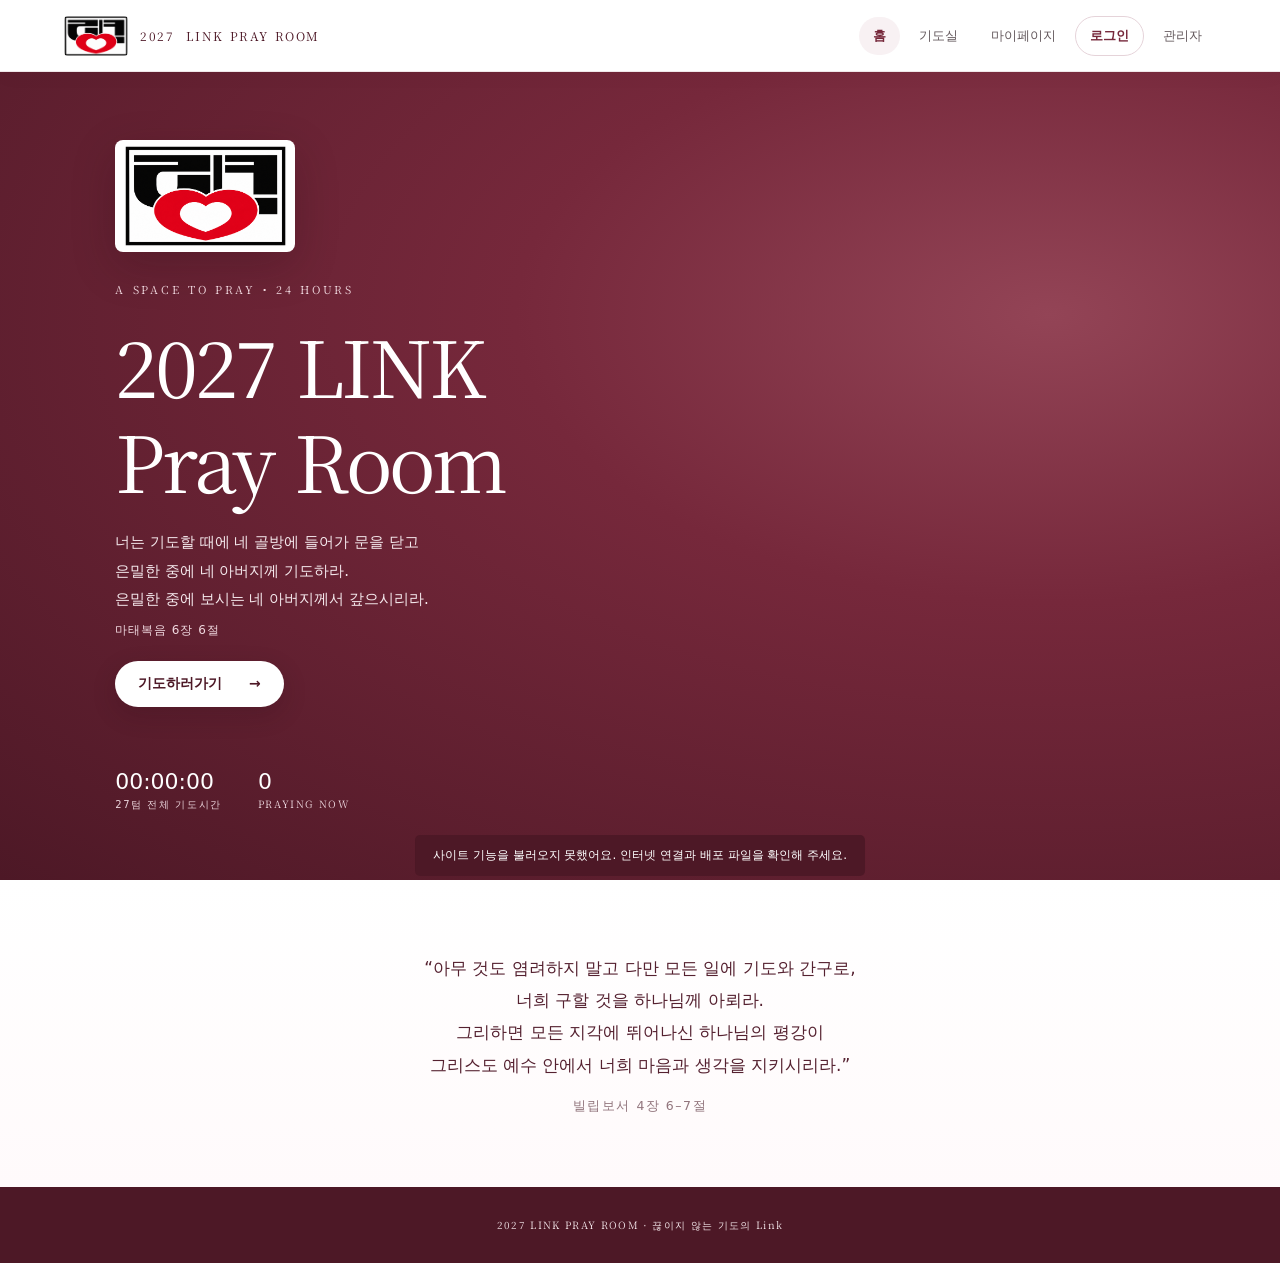
==== public/index.html @ 849d3e0b "Add files via upload" ====
<!doctype html>
<html lang="ko"><head><meta charset="utf-8"><meta name="viewport" content="width=device-width,initial-scale=1"><meta name="theme-color" content="#18392f"><meta name="apple-mobile-web-app-capable" content="yes"><meta name="apple-mobile-web-app-status-bar-style" content="black-translucent"><meta name="apple-mobile-web-app-title" content="LINK PRAY"><link rel="icon" type="image/png" sizes="192x192" href="./assets/link-pray-icon-192.png"><link rel="apple-touch-icon" sizes="180x180" href="./assets/link-pray-icon-180.png"><link rel="manifest" href="./site.webmanifest"><title>2027 LINK PRAY ROOM</title>
<style>:root{--green:#18392f;--deep:#122b24;--sage:#a6b9a5;--cream:#f6f3eb;--ink:#23332d;--muted:#7e8981;--line:#e4e5dc;--gold:#d7b878}*{box-sizing:border-box}body{margin:0;background:var(--cream);color:var(--ink);font-family:DM Sans,"Noto Serif KR",sans-serif}button,input,textarea,select{font:inherit}button{cursor:pointer}.top{height:72px;padding:0 max(5vw,24px);display:flex;align-items:center;justify-content:space-between;background:#f6f3ebee;border-bottom:1px solid #e8e6dd;position:sticky;top:0;z-index:5}.brand{display:flex;gap:11px;align-items:center;font-size:12px;letter-spacing:.14em;font-weight:700;color:var(--green)}.mark{width:31px;height:31px;border-radius:50%;background:var(--green);color:#f7f3e8;display:grid;place-items:center;font-family:serif;font-size:17px}.nav{display:flex;gap:5px;align-items:center}.nav button,.textbtn{border:0;background:transparent;color:#66746a;padding:10px 14px;border-radius:30px;font-size:13px}.nav button.active{background:#e8ebe3;color:var(--green);font-weight:700}.nav .login{color:var(--green);font-weight:700;border:1px solid #d9ded4}.page{display:none}.page.active{display:block}.hero{min-height:620px;background:linear-gradient(90deg,#0e261edb,#132f2575),radial-gradient(ellipse at 75% 30%,#8b9874,#405c49 35%,#19382e 75%);color:#fff;display:flex;align-items:center;padding:80px max(9vw,30px);position:relative;overflow:hidden}.hero:after{content:"\2733";position:absolute;right:12%;top:5%;font-size:360px;color:#ffffff08;font-family:serif}.hero-inner{max-width:650px;position:relative;z-index:1}.eyebrow{font-size:11px;letter-spacing:.25em;color:#d1c195;font-weight:600}.hero h1{font:500 clamp(42px,7vw,78px)/1.13 "Noto Serif KR",serif;letter-spacing:-.055em;margin:23px 0 18px}.hero p{font-size:15px;line-height:1.9;color:#e2e7df}.primary{background:var(--gold);color:#23342b;border:0;border-radius:4px;padding:15px 23px;font-size:14px;font-weight:700;margin-top:22px}.primary:disabled{opacity:.55;cursor:wait}.arrow{margin-left:22px}.stats{display:flex;gap:36px;margin-top:62px}.stat b{display:block;font-size:22px;font-weight:500}.stat span{font-size:10px;letter-spacing:.16em;color:#c4d0c3}.quote{padding:72px 24px;text-align:center;color:#42574a}.quote blockquote{font:400 22px/1.8 "Noto Serif KR",serif;margin:0 auto 15px}.quote small{letter-spacing:.12em;color:#899187}.shell{max-width:1080px;margin:auto;padding:54px 24px 90px}.heading{text-align:center;margin-bottom:34px}.heading .eyebrow{color:#a4854d}.heading h2{font:500 35px "Noto Serif KR",serif;margin:12px 0}.heading p{font-size:13px;color:var(--muted)}.room-grid{display:grid;grid-template-columns:1.35fr .8fr;gap:20px}.card{background:#fff;border:1px solid var(--line);border-radius:8px;padding:28px}.prayer-card{background:linear-gradient(145deg,#1b3b30,#29483a);color:#f5f3eb;min-height:280px;display:flex;flex-direction:column;justify-content:space-between}.prayer-card .label{font-size:10px;letter-spacing:.2em;color:#d3c08d}.prayer-card h3{font:400 25px/1.7 "Noto Serif KR",serif;max-width:540px;margin:22px 0}.prayer-card p{font-size:12px;color:#c5d0c5}.room-side h3,.card h3{font:500 17px "Noto Serif KR",serif;margin:0 0 19px}.people{display:flex;flex-direction:column;gap:13px}.person{display:flex;align-items:center;gap:10px;font-size:13px}.dot{width:7px;height:7px;background:#80a782;border-radius:50%;box-shadow:0 0 0 4px #eaf1e9}.pill{margin-left:auto;font-size:10px;color:#839087}.empty{font-size:12px;color:var(--muted);padding:12px 0}.timer{text-align:center;padding:22px 0}.timer strong{font-size:30px;font-weight:500;letter-spacing:.08em;color:var(--green)}.timer small{display:block;color:var(--muted);font-size:11px;margin-top:8px}.actions{display:flex;gap:10px;justify-content:center}.actions .primary{margin:0;padding:12px 20px}.secondary{background:#f1f2ed;color:#3b5547;border:1px solid #e4e7de;border-radius:4px;padding:12px 18px}.music{margin-top:20px;padding:15px 17px;background:#f6f6f1;border-radius:5px;display:flex;align-items:center;gap:12px;font-size:12px;color:#506053}.music audio{width:100%;height:34px}.music small{display:block;color:#899187;margin-top:4px}.profile-grid{display:grid;grid-template-columns:.8fr 1.2fr;gap:20px}.profile-name{font:500 24px "Noto Serif KR",serif}.bigtime{font-size:40px;color:var(--green);margin:22px 0 5px}.field{width:100%;border:1px solid var(--line);background:#fbfbf8;padding:13px;border-radius:4px;margin:7px 0 13px;color:var(--ink)}textarea.field{height:105px;resize:vertical}.topic{padding:14px;border:1px solid var(--line);border-radius:5px;margin:10px 0;font-size:13px;line-height:1.7}.topic small{display:block;color:#9a8a68;font-size:10px;margin-bottom:5px}.footer{background:var(--deep);color:#b8c4b9;text-align:center;padding:30px 20px;font-size:10px;letter-spacing:.13em}.modal{position:fixed;inset:0;z-index:20;background:#11261ecc;display:none;align-items:center;justify-content:center;padding:18px}.modal.open{display:flex}.modal-card{width:min(540px,100%);max-height:92vh;overflow:auto;background:var(--cream);padding:30px;border-radius:8px;box-shadow:0 18px 80px #0004}.modal-head{display:flex;justify-content:space-between;align-items:center}.modal-head h2{font:500 25px "Noto Serif KR",serif;margin:0}.close{background:none;border:0;font-size:25px;color:#617067}.tabs{display:flex;gap:6px;margin:20px 0}.tabs button{flex:1;padding:11px;background:#eceee7;border:0;border-radius:4px;color:#617067}.tabs button.active{background:var(--green);color:#fff}.formgrid{display:grid;grid-template-columns:1fr 1fr;gap:0 12px}.formgrid label,.loginform label{display:block;font-size:11px;color:#68756c}.formgrid input,.loginform input{display:block;width:100%;padding:12px;border:1px solid var(--line);background:#fff;border-radius:4px;margin:6px 0 13px}.loginform{display:none}.loginform.active{display:block}.formgrid[hidden]{display:none}.modal .primary{width:100%;margin:10px 0 0}.hint{font-size:11px;color:#818a82;line-height:1.7}.toast{position:fixed;bottom:24px;left:50%;transform:translate(-50%);background:#213b30;color:#fff;padding:12px 18px;border-radius:5px;font-size:12px;opacity:0;pointer-events:none;transition:.2s;z-index:30}.toast.show{opacity:1}.adminbox{max-width:650px;margin:20px auto}.adminbox p{font-size:12px;color:var(--muted);line-height:1.8}.adminbox input[type=file]{display:block;margin:15px 0}.hidden{display:none!important}.profile-label{display:block;font-size:11px;color:#68756c}.answer-box{margin-top:13px;padding:13px;background:#f4f4ee;border:1px solid #e6e7df;border-radius:4px;color:#59655c}.answer-box strong{display:block;font-size:11px;color:#7f8b7e;margin-bottom:6px}.response-button{border:0;background:transparent;color:#55725f;padding:8px 0 0;font-size:11px}.response-editor{margin-top:10px}.topic-actions{display:flex;gap:14px;margin-top:5px}.topic-actions .response-button{padding:8px 0}.topic-actions .response-button:hover{text-decoration:underline}@media(max-width:700px){.top{height:62px;padding:0 13px}.brand{font-size:9px;letter-spacing:.1em}.mark{width:27px;height:27px}.nav{gap:0}.nav button{padding:9px 8px;font-size:10px}.hero{min-height:570px;padding:55px 25px}.hero h1{font-size:47px}.stats{gap:22px}.room-grid,.profile-grid{grid-template-columns:1fr}.shell{padding:43px 15px 70px}.card{padding:21px}.formgrid{grid-template-columns:1fr}.modal-card{padding:22px}}</style><style>.music{display:flex;flex-wrap:nowrap;align-items:center}.music>span{flex:0 0 auto}.music>div{flex:1 1 180px;min-width:100px}.music audio{flex:1 1 240px;width:auto;min-width:180px}@media(max-width:700px){.music{flex-wrap:wrap}.music>div{flex:1 1 120px}.music audio{flex:1 1 calc(100% - 27px);width:calc(100% - 27px);min-width:0;margin-left:27px}}</style><style>.music{display:flex;flex-wrap:nowrap;align-items:center}.music>span{flex:0 0 auto}.music>div{flex:1 1 180px;min-width:100px}.music audio{flex:1 1 240px;width:auto;min-width:180px}@media(max-width:700px){.music{flex-wrap:wrap}.music>div{flex:1 1 120px}.music audio{flex:1 1 calc(100% - 27px);width:calc(100% - 27px);min-width:0;margin-left:27px}}</style><style>.youtube-wrap{margin-top:14px;border-radius:5px;overflow:hidden;background:#111}.youtube-wrap iframe{display:block;width:100%;min-height:200px;aspect-ratio:16/9;border:0}.admin-global-total{display:flex;justify-content:space-between;align-items:center;padding:12px 0;border-bottom:1px solid var(--line);font-size:12px}.admin-global-total strong{font-size:18px;color:var(--green)}.admin-person-row{display:grid;grid-template-columns:minmax(120px,1fr) auto auto;align-items:center;gap:12px;padding:11px 0;border-bottom:1px solid var(--line)}.admin-person-row>div{min-width:0}.admin-person-row b,.admin-person-row small{display:block}.admin-person-row b{font-size:12px}.admin-person-row small{font-size:10px;color:var(--muted);margin-top:4px}.admin-person-row>strong{font-size:12px;white-space:nowrap}.admin-person-row button{padding:8px 10px;font-size:11px;white-space:nowrap}@media(max-width:700px){.top{height:auto;min-height:62px;flex-wrap:wrap;gap:8px;padding:10px 13px}.brand{font-size:9px;letter-spacing:.1em}.nav{width:100%;overflow-x:auto;justify-content:flex-start;scrollbar-width:none}.nav::-webkit-scrollbar{display:none}.nav button{flex:0 0 auto;white-space:nowrap}.hero .stats{flex-wrap:wrap}.adminbox{padding:18px}.admin-person-row{grid-template-columns:minmax(0,1fr) auto;gap:9px}.admin-person-row>div{grid-column:1/3}.admin-person-row button{width:100%}.youtube-wrap iframe{min-height:200px}}</style><style>@media(max-width:700px){.top{height:auto;min-height:60px;flex-wrap:wrap;gap:8px;padding:10px 12px}.brand{font-size:10px;letter-spacing:.08em}.nav{width:100%;overflow-x:auto;justify-content:flex-start;gap:3px;scrollbar-width:none}.nav::-webkit-scrollbar{display:none}.nav button{flex:0 0 auto;min-height:42px;padding:10px 12px;font-size:12px;white-space:nowrap}.hero{min-height:calc(100svh - 106px);padding:48px 22px}.hero h1{font-size:clamp(40px,12vw,56px)}.hero p{font-size:14px}.hero:after{right:-18%;font-size:240px}.stats{gap:18px;margin-top:42px}.stat{min-width:105px}.stat b{font-size:19px}.shell{padding:32px 14px 54px}.heading{margin-bottom:23px}.heading h2{font-size:29px}.heading p{line-height:1.7}.room-grid,.profile-grid{grid-template-columns:minmax(0,1fr);gap:14px}.card{padding:18px}.prayer-card{min-height:240px}.prayer-card h3{font-size:21px;line-height:1.65}.actions{gap:8px}.actions button{flex:1;min-height:48px;padding:12px 8px!important}.timer strong{font-size:28px}.music{flex-wrap:wrap;gap:10px}.music>div{flex:1 1 calc(100% - 40px);min-width:0}.music audio{width:100%;min-width:0}.youtube-wrap{width:100%}.adminbox{margin:0;padding:18px}.admin-person-row{grid-template-columns:minmax(0,1fr) auto;gap:8px}.admin-person-row>div{grid-column:1/3}.admin-person-row button{width:100%;min-height:42px}.formgrid{grid-template-columns:1fr}.field{font-size:16px;padding:13px}.modal{padding:10px;align-items:flex-end}.modal-card{width:100%;max-height:92svh;padding:20px;border-radius:12px 12px 6px 6px}.modal-head h2{font-size:22px}.modal .primary,.modal .secondary{min-height:46px}.footer{padding:24px 14px;line-height:1.7}.toast{width:calc(100% - 28px);bottom:14px;text-align:center}.topic{overflow-wrap:anywhere}.profile-details{line-height:1.8}.signed-out{text-align:center}}@media(min-width:701px)and (max-width:900px){.top{padding:0 20px}.nav button{padding:9px 10px}.shell{padding-right:20px;padding-left:20px}.room-grid{grid-template-columns:1.1fr .9fr}}</style><style>.room-topic-list{display:grid;gap:18px}.room-topic-entry{padding:0 0 16px;border-bottom:1px solid #ffffff26}.room-topic-entry:last-child{padding-bottom:0;border-bottom:0}.room-topic-entry h3{font:500 18px/1.5 "Noto Serif KR",serif;margin:0 0 7px;color:#e5d7a9}.room-topic-entry p{font:400 16px/1.8 "Noto Serif KR",serif;margin:0;color:#f5f3eb;white-space:pre-wrap}.shared-topic-entry{padding:16px;margin:12px 0;background:#f7f7f2;border:1px solid var(--line);border-radius:6px}.shared-topic-entry .field{margin:6px 0 10px}.admin-group{padding:15px 0;border-bottom:1px solid var(--line)}.admin-group>h4{display:flex;justify-content:space-between;align-items:center;margin:0 0 10px;color:var(--green);font-size:16px}.admin-group>h4 span,.admin-darabang-group>h5 span{font-size:11px;color:var(--muted);font-weight:400}.admin-darabang-group{padding:10px 0 4px 14px;border-left:2px solid #e7e8df}.admin-darabang-group>h5{display:flex;justify-content:space-between;margin:0 0 8px;font-size:13px;font-weight:600;color:#526658}.shared-topic-title{font:500 14px "Noto Serif KR",serif;margin:0 0 7px;color:var(--green)}@media(max-width:700px){.room-topic-entry p{font-size:15px}.shared-topic-entry{padding:12px}.admin-darabang-group{padding-left:10px}}</style><style>.shared-prayer-tabs{flex-wrap:wrap;margin:16px 0}.shared-prayer-tabs button{font-size:12px}.shared-prayer-tabs button.active{background:var(--green);color:#fff}.personal-topic-choices{display:grid;grid-template-columns:repeat(auto-fit,minmax(150px,1fr));gap:9px}.personal-topic-choice{display:flex;align-items:center;justify-content:space-between;gap:10px;padding:13px;background:#f7f8f3;border:1px solid var(--line);border-radius:5px;color:var(--ink);text-align:left}.personal-topic-choice:hover{border-color:#a6b9a5;background:#f0f3eb}.personal-topic-choice span{font-size:13px;font-weight:600}.personal-topic-choice small{font-size:10px;color:var(--muted);white-space:nowrap}.personal-topic-breadcrumb{display:flex;align-items:center;gap:8px;flex-wrap:wrap;margin:4px 0 16px;color:var(--muted);font-size:12px}.personal-topic-heading{font:500 16px "Noto Serif KR",serif;color:var(--green);margin:8px 0 12px}.admin-group{margin:12px 0}.admin-group>h4{margin-bottom:10px}@media(max-width:700px){.shared-prayer-tabs{display:grid;grid-template-columns:1fr}.shared-prayer-tabs button{min-height:42px}.personal-topic-choices{grid-template-columns:1fr}.personal-topic-choice{min-height:48px}}</style><style>.hero:after{display:none!important;content:none!important}</style><style>.room-topic-entry h3{font-size:23px!important;line-height:1.45}.topic-prayer-total{display:block;margin-top:13px;color:#d8c99f;font-size:12px;letter-spacing:.03em}.completed-prayer-archive{margin-top:24px}.completed-prayer-archive>h3{margin:0 0 12px;color:var(--green)}.completed-prayer-entry{display:flex;justify-content:space-between;align-items:flex-start;gap:18px;padding:17px 0;border-top:1px solid var(--line)}.completed-prayer-entry h3{margin:0 0 6px;color:var(--green);font:600 17px/1.5 "Noto Serif KR",serif}.completed-prayer-entry p{margin:0;white-space:pre-wrap;font-size:13px;line-height:1.7}.completed-prayer-entry>small{flex:0 0 auto;color:var(--muted);font-size:11px;text-align:right}.completed-prayer-entry strong{display:inline-block;margin-top:5px;color:var(--green);font-size:13px}.admin-member-card{display:block!important;padding:14px 0!important}.admin-member-heading{display:grid;grid-template-columns:minmax(100px,1fr) minmax(180px,2fr) auto;align-items:center;gap:12px}.admin-member-heading small{font-size:11px;color:var(--muted)}.admin-member-fields{display:grid;grid-template-columns:repeat(3,minmax(0,1fr));gap:9px;margin:12px 0}.admin-member-fields label{font-size:11px;color:var(--muted)}.admin-member-fields .field{margin-top:5px}.topic-prayer-total{color:#66746a!important}.room-topic-entry .topic-prayer-total{color:#d8c99f!important}@media(max-width:600px){.completed-prayer-entry{display:block}.completed-prayer-entry>small{display:block;margin-top:10px;text-align:left}.admin-member-heading{grid-template-columns:1fr auto}.admin-member-heading small{grid-column:1/-1;grid-row:2}.admin-member-fields{grid-template-columns:1fr}.completed-prayer-archive{padding:18px}}</style><style>.admin-tabs{display:grid;grid-template-columns:repeat(4,minmax(0,1fr));margin:0 0 22px}.admin-tabs button{font-size:13px}.admin-tabs button.active{background:var(--green);color:#fff}.admin-panels{display:grid;gap:18px}.admin-panel{margin:0}.admin-panel-subsection{margin-top:28px}.admin-global-total{margin:0 0 10px;padding:12px;background:#f5f6f1;border-radius:4px;color:var(--muted);font-size:13px}.admin-global-total strong{color:var(--green);font-size:18px}.admin-member-navigation{margin-top:18px}.admin-member-choice-grid{display:grid;grid-template-columns:repeat(auto-fit,minmax(140px,1fr));gap:10px}.admin-member-choice{display:flex;align-items:center;justify-content:space-between;gap:10px;min-height:54px;padding:13px 15px;border:1px solid var(--line);border-radius:5px;background:#f8f9f5;color:var(--green);text-align:left}.admin-member-choice:hover{border-color:var(--sage);background:#f0f3eb}.admin-member-choice strong{font-size:14px}.admin-member-choice small{font-size:11px;color:var(--muted);white-space:nowrap}.admin-member-path>p{color:var(--muted);font-size:13px}.admin-member-heading{grid-template-columns:minmax(130px,1fr) minmax(160px,2fr) auto}.admin-member-fields{grid-template-columns:repeat(3,minmax(0,1fr))}@media(max-width:760px){.admin-tabs{grid-template-columns:repeat(2,minmax(0,1fr))}.admin-tabs button{min-height:48px;padding:9px;font-size:12px}}@media(max-width:520px){.admin-tabs{grid-template-columns:1fr 1fr}.admin-member-heading{grid-template-columns:1fr}.admin-member-heading small{grid-column:auto;grid-row:auto}.admin-member-fields{grid-template-columns:1fr}}</style><style>.signup-choice-label{grid-column:1/-1;display:block;font-size:12px;color:#526658;font-weight:600;margin-top:2px}.signup-choice-select{display:block;width:100%;min-height:50px;padding:13px 44px 13px 14px;margin:7px 0 13px;border:1px solid #d9ded4;border-radius:5px;background-color:#fff;color:#23332d;font-size:15px;line-height:1.4;appearance:none;-webkit-appearance:none;box-shadow:0 1px 2px #18392f0a;background-image:linear-gradient(45deg,transparent 50%,#627369 50%),linear-gradient(135deg,#627369 50%,transparent 50%);background-position:calc(100% - 19px) 50%,calc(100% - 13px) 50%;background-size:6px 6px;background-repeat:no-repeat}.signup-choice-select:focus{outline:2px solid #a6b9a5;outline-offset:1px;border-color:#6f8c78}.signup-choice-select option{font-size:15px;padding:8px}@media(max-width:700px){.signup-choice-label{font-size:12px}.signup-choice-select{min-height:52px;font-size:16px;padding:14px 44px 14px 14px}}</style><link rel="preconnect" href="https://fonts.googleapis.com"><link rel="preconnect" href="https://fonts.gstatic.com" crossorigin><link href="https://fonts.googleapis.com/css2?family=Noto+Serif+KR:wght@400&display=swap" rel="stylesheet"><link rel="stylesheet" href="./theme.css?v=21"></head><body>
<header class="top"><div class="brand"><img class="brand-logo" src="./assets/link-logo.png" width="64" height="40" alt=""><span>2027&nbsp; LINK PRAY ROOM</span></div><nav class="nav"><button class="active" data-page="home">홈</button><button data-page="room">기도실</button><button data-page="mypage">마이페이지</button><button id="authButton" class="login">로그인</button><button id="logoutButton" class="login hidden">로그아웃</button><button id="adminNav" data-page="admin">관리자</button></nav></header>
<main><section id="home" class="page active"><div class="hero"><div class="hero-inner"><img class="hero-logo" src="./assets/link-logo.png" width="240" height="150" alt="LINK PRAY ROOM 로고"><div class="eyebrow">A SPACE TO PRAY · 24 HOURS</div><h1><span class="hero-english">2027 LINK</span><br>Pray Room</h1><p>너는 기도할 때에 네 골방에 들어가 문을 닫고<br>은밀한 중에 네 아버지께 기도하라.<br>은밀한 중에 보시는 네 아버지께서 갚으시리라.</p><small class="hero-verse">마태복음 6장 6절</small><button class="primary" id="goRoom">기도하러가기 <span class="arrow">→</span></button><div class="stats"><div class="stat"><b id="homeTotal">00:00:00</b><span id="homeTotalCaption">27텀 전체 기도시간</span></div><div id="homeMyStat" class="stat hidden"><b id="homeMyTotal">00:00:00</b><span id="homeMyTotalCaption">나의 27텀 기도시간</span></div><div class="stat"><b id="homeCount">0</b><span>PRAYING NOW</span></div></div></div></div><div class="quote"><blockquote>“아무 것도 염려하지 말고 다만 모든 일에 기도와 간구로,<br>너희 구할 것을 하나님께 아뢰라.<br>그리하면 모든 지각에 뛰어나신 하나님의 평강이<br>그리스도 예수 안에서 너희 마음과 생각을 지키시리라.”</blockquote><small>빌립보서 4장 6–7절</small></div><footer class="footer">2027 LINK PRAY ROOM · 끊이지 않는 기도의 Link</footer></section>
<section id="room" class="page"><div class="shell"><div class="heading"><div class="eyebrow">THE PRAYER ROOM</div><h2>지금, 함께 기도해요</h2><p>이와 같이 성령도 우리의 연약함을 도우시나니 우리는 마땅히 기도할 바를 알지 못하나<br>오직 성령이 말할 수 없는 탄식으로 우리를 위하여 친히 간구하시느니라<br>- 로마서 8장 26절 -</p></div><div class="room-grid"><div><div class="card prayer-card"><div id="roomTopic" class="room-topic-list"></div></div><div class="card" style="margin-top:18px;text-align:center"><div class="timer"><strong id="timer">00:00:00</strong><small id="timerHint">로그인 후 기도를 시작할 수 있어요</small></div><div class="actions"><button class="primary" id="startBtn">기도 시작</button><button class="secondary hidden" id="stopBtn">기도 마치기</button></div><div class="music"><span style="font-size:18px">♫</span><div><b id="musicName">배경음악</b></div><audio id="audio" controls loop></audio></div><div id="youtubeWrap" class="youtube-wrap hidden"><iframe id="youtubePlayer" title="배경음악 YouTube player" loading="lazy" allow="autoplay; encrypted-media; picture-in-picture" allowfullscreen></iframe></div></div></div><aside class="card room-side"><h3>기도실에 함께 있는 사람 <span class="pill" id="countLabel">0명</span></h3><div id="people" class="people"><div class="empty">불러오는 중…</div></div><div class="topic" style="margin-top:25px;background:#f8f8f3"><small>함께하는 기도</small>각자의 골방에서 드리는 기도가 링크의 기도로</div></aside></div><section id="completedPrayerArchive" class="card completed-prayer-archive hidden"><h3>이전 기도제목</h3><div id="completedPrayerTopics"></div></section></div></section>
<section id="mypage" class="page"><div class="shell"><div class="heading"><div class="eyebrow">MY PRAYER JOURNEY</div><h2>마이페이지</h2><p>나의 기도 여정과 기도제목을 기록해요.</p></div><div id="signedOut" class="card signed-out">마이페이지를 보려면 로그인해 주세요.<br><button class="primary" onclick="openAuth('login')">로그인</button></div><div id="myContent" class="profile-grid hidden"><div class="card"><div class="profile-name"><span id="myName">기도자</span>님</div><div class="bigtime" id="myTotal">00:00:00</div><div class="hint" id="myTermCaption">27텀 나의 누적 기도시간</div><div id="myPrayerTermHistory" class="term-history-list"></div><div id="myProfileDetails" class="hint profile-details"></div><form id="profileForm"><h3>회원정보</h3><label class="profile-label">이름<input id="profileName" class="field" required></label><label class="profile-label">휴대폰 번호<input id="profilePhone" class="field" type="tel" inputmode="numeric" placeholder="010-0000-0000" required></label><label class="profile-label">기수<input id="profileCohort" class="field" required></label><label class="profile-label">그룹<select id="profileGroup" class="field" required><option value="">그룹 선택</option></select></label><label class="profile-label">다락방<select id="profileDarabang" class="field" required><option value="">다락방 선택</option></select></label><label class="profile-label">순<select id="profileSoon" class="field" required><option value="">순 선택</option></select></label><button class="secondary" type="submit">회원정보 저장</button></form><hr><h3>이메일 변경</h3><label class="profile-label">이메일<input id="profileEmailInput" class="field" type="email" required></label><button class="secondary" id="requestEmailChange" type="button">변경 인증메일 보내기</button><p class="hint" id="emailChangeStatus">새 이메일 주소로 인증메일을 보내고, 메일의 링크를 열어 변경을 완료해 주세요.</p><hr><h3>비밀번호 변경</h3><label class="profile-label">새 비밀번호<input id="newPassword" class="field" type="password" autocomplete="new-password" minlength="8" placeholder="8자 이상" required></label><label class="profile-label">새 비밀번호 확인<input id="confirmNewPassword" class="field" type="password" autocomplete="new-password" minlength="8" required></label><button class="secondary" id="changePasswordBtn" type="button">비밀번호 변경</button></div><div class="card"><h3>나의 기도제목</h3><p class="hint">나만 볼 수 있는 기도제목을 기록해요.</p><textarea id="myTopicInput" class="field" placeholder="나의 기도제목을 적어주세요."></textarea><button class="primary" id="saveTopic" type="button">기도제목 저장</button><div id="myTopics" class="topic-list"></div></div></div></div></section>
<section id="admin" class="page"><div class="shell"><div class="heading"><div class="eyebrow">ROOM SETTINGS</div><h2>관리자 모드</h2><p>기도제목, 회원, 배경음악을 필요한 메뉴에서 관리합니다.</p></div><div id="adminTabs" class="tabs admin-tabs"><button type="button" class="active" data-admin-panel-button="shared">공통 기도제목 작성 관리</button><button type="button" data-admin-panel-button="personal">회원 개인 기도제목 관리</button><button type="button" data-admin-panel-button="members">회원 관리</button><button type="button" data-admin-panel-button="music">배경음악 관리</button></div><div class="admin-panels"><section class="card adminbox admin-panel" data-admin-panel="shared"><h3>공통 기도제목 작성 관리</h3><p>각 항목의 이름과 내용을 입력하세요. 여러 항목을 한 번에 게시할 수 있어요.</p><div id="sharedTopicDrafts"></div><button class="secondary" id="addSharedTopicDraft" type="button">+ 기도제목 추가</button><button class="primary" id="saveAdminTopic" type="button">입력한 기도제목 게시</button><div class="admin-panel-subsection"><h3>공통 기도제목 목록</h3><div id="sharedPrayerTabs" class="tabs shared-prayer-tabs"><button type="button" data-shared-status="published" data-status-label="게시">게시 (0)</button><button type="button" data-shared-status="unpublished" data-status-label="미게시">미게시 (0)</button><button type="button" data-shared-status="completed" data-status-label="완료 · 이전 기도제목">완료 · 이전 기도제목 (0)</button></div><div id="adminPrayerHistory"><div class="empty">관리자 메뉴에서 불러옵니다.</div></div><div id="adminSharedPrayerTotals" class="admin-shared-prayer-totals"></div></div></section><section class="card adminbox admin-panel hidden" data-admin-panel="personal"><h3>회원 개인 기도제목 관리</h3><p>다락방과 순을 선택해 해당 회원들의 개인 기도제목과 응답을 확인합니다.</p><div id="adminPersonalTopics"><div class="empty">관리자 메뉴에서 불러옵니다.</div></div></section><section class="card adminbox admin-panel hidden" data-admin-panel="members"><h3>회원 관리 · 회원 정보 관리</h3><p>다락방을 고르고, 순을 고르면 해당 순 회원만 표시됩니다. 회원별 현재 텀 누적시간을 확인하고 회원분류를 수정할 수 있어요. 이전 텀 기록은 계속 보존됩니다.</p><div class="admin-tools"><div id="adminGlobalTotal" class="admin-global-total"></div><div id="adminTermHistory" class="term-history-list"></div><div class="term-admin-tool"><strong id="currentTermLabel">현재 기도 텀: 불러오는 중</strong><p class="hint">새 텀으로 바꿔도 이전 텀의 기도 기록은 보존돼요. 기도 중인 사람이 없을 때 전환할 수 있어요.</p><div class="term-start-controls"><input id="nextPrayerTerm" class="field" maxlength="40" placeholder="새 텀 이름 (예: 28텀)"><button class="secondary" id="startNextPrayerTerm" type="button">새 텀 시작</button></div></div></div><div id="adminPrayerTotals" class="admin-member-navigation"><div class="empty">관리자 메뉴에서 불러옵니다.</div></div></section><section class="card adminbox admin-panel hidden" data-admin-panel="music"><h3>배경음악 관리</h3><p>음원 파일을 올리거나 YouTube 영상 링크를 등록할 수 있습니다. 마지막으로 설정한 방식 하나만 재생됩니다.</p><label class="profile-label">YouTube 영상 링크<input id="youtubeUrl" class="field" type="url" placeholder="https://www.youtube.com/watch?v=..."></label><button class="secondary" id="saveYoutubeLink" type="button">YouTube 링크 사용</button><div id="uploadStatus" class="hint" style="margin:10px 0"></div><label class="profile-label" style="margin-top:18px">또는 음원 파일 업로드<input type="file" id="audioFile" accept="audio/*"></label></section></div></div></section></main>
<div id="authModal" class="modal"><div class="modal-card"><div class="modal-head"><h2>기도실에 함께하기</h2><button class="close" id="closeModal">×</button></div><div class="tabs"><button class="active" data-auth-tab="login">로그인</button><button data-auth-tab="signup">회원가입</button></div><form id="loginForm" class="loginform active"><label>연락처 또는 이메일<input name="identifier" autocomplete="username" placeholder="010-0000-0000 또는 you@example.com" required></label><label>비밀번호<input name="password" type="password" autocomplete="current-password" required></label><button class="primary">로그인</button><button class="textbtn" id="showPasswordReset" type="button">비밀번호를 잊으셨나요?</button><div id="passwordResetBox" class="hidden"><label>가입한 이메일<input id="resetEmail" type="email" autocomplete="email" placeholder="you@example.com"></label><button class="secondary" id="sendPasswordReset" type="button">재설정 이메일 보내기</button></div><p class="hint">관리자는 관리자 계정으로 로그인한 뒤 상단의 관리자 메뉴를 이용하세요.</p></form><form id="signupForm" class="loginform"><div class="formgrid"><label>연락처<input name="phone" type="tel" autocomplete="tel" placeholder="010-0000-0000" required></label><label>이메일<input name="email" type="email" autocomplete="email" required></label><label>이름<input name="name" autocomplete="name" required></label><label>기수<input name="cohort" required></label><label class="signup-choice-label">그룹<select class="field signup-choice-select" id="signupGroup" name="group_name" required><option value="">그룹 선택</option></select></label><label class="signup-choice-label">다락방<select class="field signup-choice-select" id="signupDarabang" name="darabang" required><option value="">다락방 선택</option></select></label><label class="signup-choice-label">순<select class="field signup-choice-select" id="signupSoon" name="soon" required><option value="">순 선택</option></select></label><label>비밀번호<input name="password" type="password" autocomplete="new-password" minlength="8" required></label></div><button class="secondary" id="verifyEmailBtn" type="button">이메일 인증메일 보내기</button><p class="hint" id="emailVerifyStatus">이메일 인증을 먼저 진행해 주세요.</p><button class="primary" id="completeSignup" disabled>회원가입</button><p class="hint">인증메일 링크를 열어 이메일을 인증한 뒤 이 화면으로 돌아와 회원가입을 눌러주세요.</p></form></div></div>
<div id="reauthModal" class="modal"><form id="reauthForm" class="modal-card"><div class="modal-head"><h2>비밀번호 확인</h2><button class="close" id="closeReauth" type="button">×</button></div><p class="hint">마이페이지를 열려면 계정 비밀번호를 다시 입력해 주세요.</p><input id="reauthPassword" class="field" type="password" autocomplete="current-password" required><button class="primary">확인</button></form></div><div id="passwordRecoveryModal" class="modal"><form id="passwordRecoveryForm" class="modal-card"><div class="modal-head"><h2>새 비밀번호 설정</h2></div><p class="hint">이메일 인증이 완료됐어요. 새 비밀번호를 입력해 주세요.</p><label class="profile-label">새 비밀번호<input id="recoveryPassword" class="field" type="password" autocomplete="new-password" minlength="8" required></label><label class="profile-label">새 비밀번호 확인<input id="recoveryPasswordConfirm" class="field" type="password" autocomplete="new-password" minlength="8" required></label><button class="primary">비밀번호 저장</button></form></div><div class="toast" id="toast"></div>
<script type="module" src="./app.js?v=22"></script>
<script>(()=>{const d=new Set(["SCRIPT","STYLE","NOSCRIPT","TEXTAREA","INPUT"]),u=/\d+(?=\s+[A-Za-z])|[A-Za-z]+/g;function s(e){if(!e||e.nodeType!==Node.TEXT_NODE||!e.nodeValue||e.parentElement?.closest(".latin-serif"))return;const t=e.nodeValue;if(!/[A-Za-z]/.test(t))return;const a=[...t.matchAll(u)];if(!a.length)return;const n=document.createDocumentFragment();let c=0;for(const o of a){const i=o.index;i>c&&n.append(document.createTextNode(t.slice(c,i)));const r=document.createElement("span");r.className="latin-serif",r.lang="en",r.textContent=o[0],n.append(r),c=i+o[0].length}c<t.length&&n.append(document.createTextNode(t.slice(c))),e.replaceWith(n)}function l(e){if(e.nodeType===Node.TEXT_NODE)return s(e);if(e.nodeType!==Node.ELEMENT_NODE||d.has(e.tagName)||e.closest(".latin-serif"))return;const t=document.createTreeWalker(e,NodeFilter.SHOW_TEXT,{acceptNode(n){return d.has(n.parentElement?.tagName)?NodeFilter.FILTER_REJECT:NodeFilter.FILTER_ACCEPT}}),a=[];for(;t.nextNode();)a.push(t.currentNode);a.forEach(s)}l(document.body),new MutationObserver(e=>e.forEach(t=>{t.type==="characterData"?s(t.target):t.addedNodes.forEach(l)})).observe(document.body,{subtree:!0,childList:!0,characterData:!0})})();</script></body></html>
---- public/theme.css ----
:root{--green:#76283b;--deep:#4d1826;--sage:#b88a94;--cream:#fff;--ink:#2c2527;--muted:#766d70;--line:#eee5e7;--gold:#8f3449;--burgundy:#76283b;--wine:#4d1826;--rose:#f8f1f3;--blush:#ead9de}body{background:#fff;color:var(--ink);font-family:system-ui,-apple-system,Segoe UI,sans-serif;font-size:15px}.top{background:#fffffff5;border-bottom:1px solid #efe7e9;box-shadow:0 4px 20px #38121c08;backdrop-filter:blur(12px)}.brand{display:flex;align-items:center;gap:12px;color:var(--wine);text-decoration:none;letter-spacing:.13em;font-size:12px;font-weight:750}.brand-logo{width:64px;height:40px;object-fit:contain;border-radius:4px}.nav button,.textbtn{color:#655a5e}.nav button.active{background:var(--rose);color:var(--burgundy)}.nav .login{color:var(--burgundy);border-color:#e5d3d9}.nav .login:hover{background:var(--rose)}.hero{min-height:610px;background:radial-gradient(ellipse at 82% 30%,#934456 0,#76283b 36%,#4d1826);color:#fff;padding:68px max(9vw,30px)}.hero:after{content:"";width:420px;height:270px;right:8%;top:23%;font-size:0;border:1px solid #ffffff20;border-radius:50%;transform:rotate(-16deg)}.hero-logo{display:block;width:180px;height:112px;object-fit:contain;background:#fff;border-radius:8px;padding:5px;margin-bottom:29px;box-shadow:0 14px 44px #23091438}.hero .eyebrow{color:#f0d8df}.hero h1{font-family:system-ui,-apple-system,Segoe UI,sans-serif;font-weight:500;letter-spacing:-.04em}.hero p{color:#f5e9ed}.primary{background:var(--burgundy);color:#fff;border-radius:999px;padding:14px 23px;box-shadow:0 6px 18px #76283b20;transition:transform .18s ease,background .18s ease}.hero .primary{background:#fff;color:var(--wine);box-shadow:0 8px 24px #240d1630}.primary:hover{background:#5e1d30;transform:translateY(-1px)}.hero .primary:hover{background:#f8eef1}.primary:focus-visible,.secondary:focus-visible,.nav button:focus-visible,.textbtn:focus-visible{outline:3px solid #bd7183;outline-offset:3px}.stat span{color:#ead4db}.quote{color:#552130;background:linear-gradient(180deg,#fff,#fffafb)}.quote blockquote,.heading h2,.prayer-card h3,.room-side h3,.card h3,.profile-name,.modal-head h2{font-family:system-ui,-apple-system,Segoe UI,sans-serif}.quote small{color:#92757d}.heading .eyebrow,.topic small{color:#8a3c50}.heading h2{color:var(--wine)}.card{border-color:var(--line);border-radius:14px;box-shadow:0 10px 30px #49162408}.prayer-card{background:linear-gradient(145deg,#76283b,#501b2a);color:#fff}.prayer-card .label{color:#f0d6de}.prayer-card p{color:#ecdde1}.dot{background:#8f3449;box-shadow:0 0 0 4px #f7edf0}.timer strong,.bigtime{color:var(--burgundy)}.secondary{background:#fff;color:var(--burgundy);border:1px solid #e7d6db;border-radius:999px}.secondary:hover{background:var(--rose)}.field,.formgrid input,.loginform input{border-color:#e8dcdf;background:#fff;border-radius:8px}.field:focus,.formgrid input:focus,.loginform input:focus{outline:2px solid #c68b99;outline-offset:1px}.topic,.answer-box{border-color:#eee2e5;background:#fffafb}.footer{background:var(--wine);color:#f0e2e6}.modal{background:#32121ee0}.modal-card{background:#fff;border:1px solid #f0e5e8;border-radius:16px}.tabs button{background:#f8f1f3;color:#6a5960}.tabs button.active{background:var(--burgundy);color:#fff}.toast{background:var(--wine)}@media(max-width:700px){.top{background:#fff}.brand{font-size:10px;letter-spacing:.08em}.brand-logo{width:48px;height:32px}.hero{padding:44px 22px;min-height:570px}.hero-logo{width:148px;height:92px;margin-bottom:26px}.hero:after{right:-20%;top:29%;width:300px;height:190px}.card{box-shadow:0 6px 20px #4916240a}}@media(prefers-reduced-motion:reduce){*,*:before,*:after{scroll-behavior:auto!important;transition:none!important}}.hero-verse{display:block;margin-top:-7px;color:#f0d8df;font-size:12px;letter-spacing:.08em}.quote blockquote{font-size:17px;line-height:1.9}@media(max-width:700px){.quote blockquote{font-size:15px;line-height:1.85}}.latin-serif{font-family:"Noto Serif KR",serif;font-weight:400}.room-topic-subject,.shared-topic-subject{display:block;margin:0 0 7px;color:var(--burgundy);font-size:11px;font-weight:700;letter-spacing:.08em}.room-topic-entry h3,.shared-topic-title{margin:0 0 10px;color:var(--wine);font-family:system-ui,-apple-system,Segoe UI,sans-serif;font-size:18px}.room-topic-entry p{white-space:pre-wrap}.admin-shared-prayer-totals{margin-top:28px;padding-top:24px;border-top:1px solid var(--line)}.admin-shared-prayer-totals>h3{margin-bottom:14px}.admin-prayer-subject-total{margin:12px 0;padding:16px;border:1px solid var(--line);border-radius:10px;background:#fffafb}.admin-prayer-subject-heading,.admin-prayer-title-total{display:flex;justify-content:space-between;align-items:center;gap:16px}.admin-prayer-subject-heading{padding-bottom:11px;border-bottom:1px solid var(--line);color:var(--wine)}.admin-prayer-subject-heading h4{margin:0;font-size:15px}.admin-prayer-subject-heading strong{white-space:nowrap}.admin-prayer-title-total{padding:10px 0;border-bottom:1px solid #f1e9eb;font-size:12px}.admin-prayer-title-total:last-child{border-bottom:0;padding-bottom:0}.admin-prayer-title-total strong{white-space:nowrap;color:var(--burgundy)}@media(max-width:520px){.admin-prayer-subject-total{padding:13px}.admin-prayer-title-total{align-items:flex-start;gap:8px}.admin-prayer-title-total span{line-height:1.6}}.prayer-card .room-topic-entry h3{color:#fff}.prayer-card .room-topic-subject{color:#f0d6de}.completed-subject-card{margin:16px 0;padding:18px;border:1px solid #e5d3d9;border-radius:14px;background:linear-gradient(145deg,#fff,#fff8fa)}.completed-subject-heading{display:flex;justify-content:space-between;align-items:center;gap:16px;padding-bottom:14px;border-bottom:1px solid #eee2e5}.completed-subject-heading>div:first-child>small,.completed-subject-total small,.completed-title-total small,.completed-title-card>div:first-child>small{display:block;color:#8a3c50;font-size:10px;letter-spacing:.08em}.completed-subject-heading h3{margin:5px 0 0;color:var(--wine);font:600 18px system-ui,-apple-system,Segoe UI,sans-serif}.completed-subject-total{text-align:right;white-space:nowrap}.completed-subject-total strong{display:block;margin-top:5px;color:var(--burgundy);font-size:16px}.completed-title-grid{display:grid;grid-template-columns:repeat(auto-fit,minmax(min(100%,260px),1fr));gap:10px;padding-top:14px}.completed-title-card{display:flex;flex-direction:column;justify-content:space-between;gap:14px;padding:14px;border:1px solid #eee4e7;border-radius:10px;background:#fff}.completed-title-card h4{margin:5px 0;color:#392d31;font-size:14px}.completed-title-card p{margin:0;color:#766d70;font-size:12px;line-height:1.7;white-space:pre-wrap}.completed-title-total{display:flex;justify-content:space-between;align-items:center;gap:8px;padding-top:10px;border-top:1px solid #f1e9eb}.completed-title-total strong{color:var(--burgundy);font-size:13px;white-space:nowrap}@media(max-width:520px){.completed-subject-card{padding:14px}.completed-subject-heading{align-items:flex-start}.completed-subject-total strong{font-size:14px}.completed-title-grid{grid-template-columns:1fr}}.room-topic-fallback{font-size:15px;line-height:1.9;font-weight:400}@media(max-width:700px){.room-topic-fallback{font-size:14px}}.prayer-card p.room-topic-fallback{font-size:20px;line-height:1.9;font-weight:400}@media(max-width:700px){.prayer-card p.room-topic-fallback{font-size:17px}}.field,.formgrid input,.loginform input{font-family:system-ui,-apple-system,Segoe UI,sans-serif}body,body *{font-family:system-ui,-apple-system,Segoe UI,sans-serif!important}body .latin-serif{font-family:"Noto Serif KR",serif!important;font-weight:400!important}#room .heading h2,#admin .heading h2{font-family:"Noto Serif KR",serif!important;font-weight:500;letter-spacing:-.035em}.term-admin-tool{margin-top:12px;padding:16px;background:#f7f8f3;border:1px solid var(--line);border-radius:6px}.term-admin-tool>strong{display:block;color:var(--green);font-size:14px}.term-admin-tool p{margin:7px 0 10px}.term-start-controls{display:grid;grid-template-columns:minmax(0,1fr) auto;align-items:center;gap:10px}.term-start-controls .field{margin:0;min-height:44px}.term-start-controls button{min-height:44px;white-space:nowrap}.term-history-list{margin-top:12px;color:var(--muted);font-size:12px}.term-history-list>strong{display:block;margin-bottom:5px;color:var(--green)}.term-history-list>div{display:flex;justify-content:space-between;gap:14px;padding:5px 0;border-bottom:1px solid var(--line)}.term-history-list b{color:var(--green);font-variant-numeric:tabular-nums}.term-member-history{grid-column:1/-1;color:var(--muted);font-size:11px;line-height:1.7}@media(max-width:520px){.term-start-controls{grid-template-columns:1fr}.term-start-controls button{width:100%}}
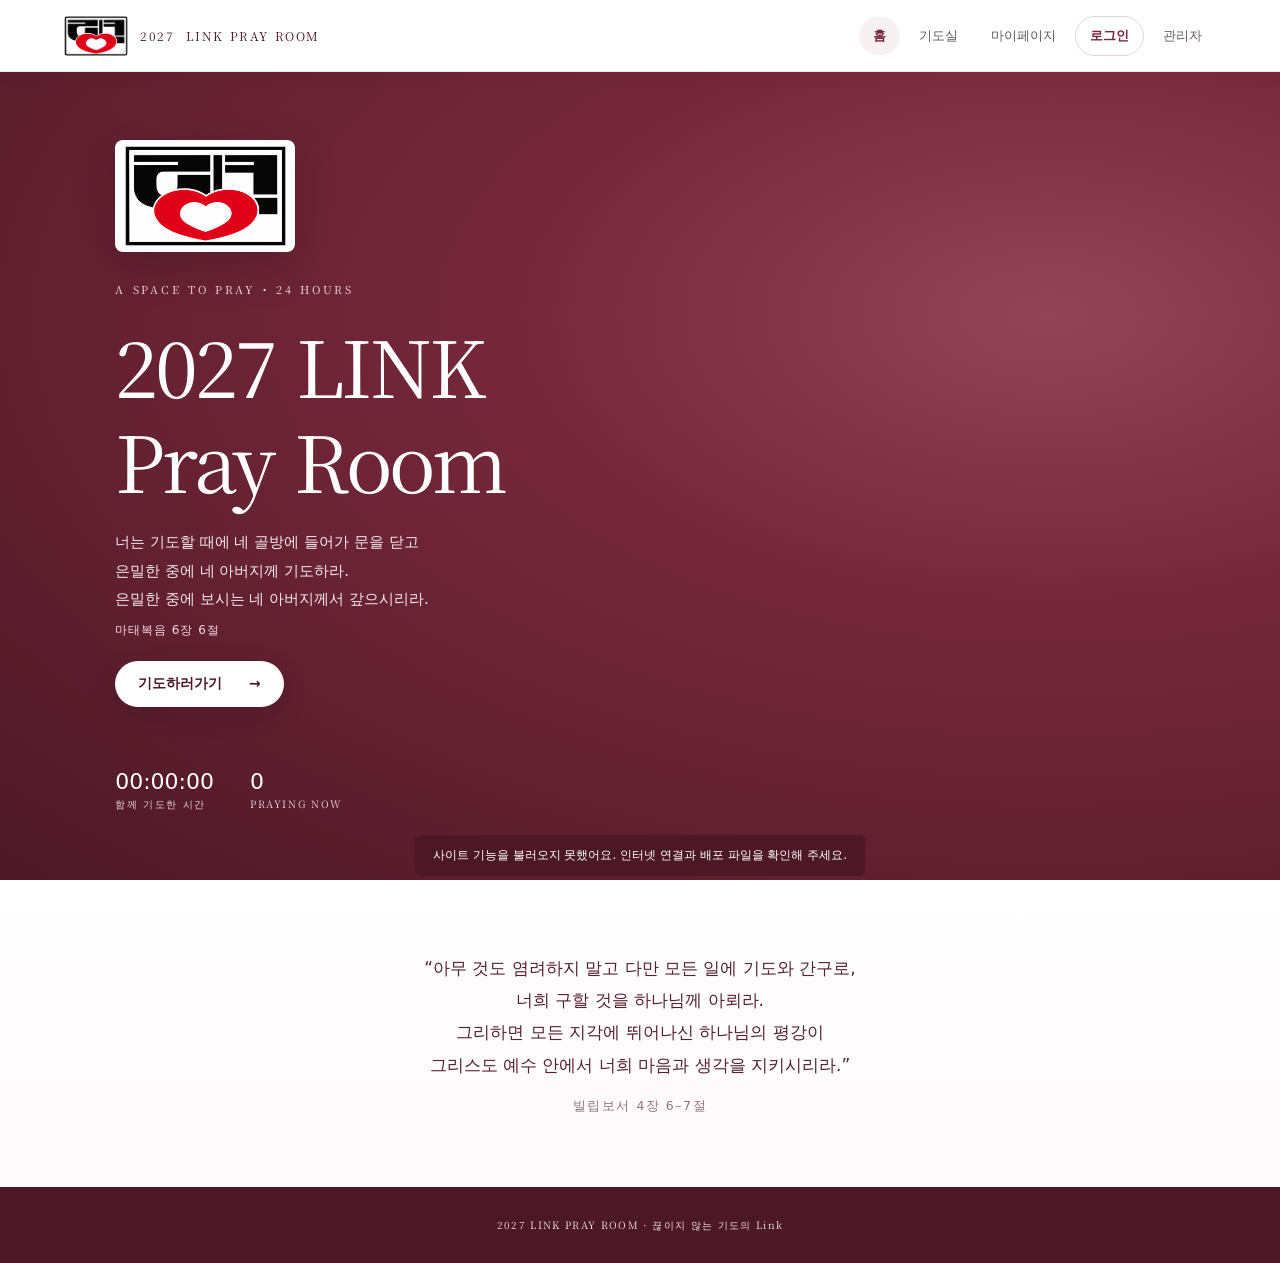
==== commit b9433d9b: "Add files via upload" ====
--- a/public/index.html
+++ b/public/index.html
@@ -1,14 +1,14 @@
 <!doctype html>
-<html lang="ko"><head><meta charset="utf-8"><meta name="viewport" content="width=device-width,initial-scale=1"><meta name="theme-color" content="#18392f"><meta name="apple-mobile-web-app-capable" content="yes"><meta name="apple-mobile-web-app-status-bar-style" content="black-translucent"><meta name="apple-mobile-web-app-title" content="LINK PRAY"><link rel="icon" type="image/png" sizes="192x192" href="./assets/link-pray-icon-192.png"><link rel="apple-touch-icon" sizes="180x180" href="./assets/link-pray-icon-180.png"><link rel="manifest" href="./site.webmanifest"><title>2027 LINK PRAY ROOM</title>
-<style>:root{--green:#18392f;--deep:#122b24;--sage:#a6b9a5;--cream:#f6f3eb;--ink:#23332d;--muted:#7e8981;--line:#e4e5dc;--gold:#d7b878}*{box-sizing:border-box}body{margin:0;background:var(--cream);color:var(--ink);font-family:DM Sans,"Noto Serif KR",sans-serif}button,input,textarea,select{font:inherit}button{cursor:pointer}.top{height:72px;padding:0 max(5vw,24px);display:flex;align-items:center;justify-content:space-between;background:#f6f3ebee;border-bottom:1px solid #e8e6dd;position:sticky;top:0;z-index:5}.brand{display:flex;gap:11px;align-items:center;font-size:12px;letter-spacing:.14em;font-weight:700;color:var(--green)}.mark{width:31px;height:31px;border-radius:50%;background:var(--green);color:#f7f3e8;display:grid;place-items:center;font-family:serif;font-size:17px}.nav{display:flex;gap:5px;align-items:center}.nav button,.textbtn{border:0;background:transparent;color:#66746a;padding:10px 14px;border-radius:30px;font-size:13px}.nav button.active{background:#e8ebe3;color:var(--green);font-weight:700}.nav .login{color:var(--green);font-weight:700;border:1px solid #d9ded4}.page{display:none}.page.active{display:block}.hero{min-height:620px;background:linear-gradient(90deg,#0e261edb,#132f2575),radial-gradient(ellipse at 75% 30%,#8b9874,#405c49 35%,#19382e 75%);color:#fff;display:flex;align-items:center;padding:80px max(9vw,30px);position:relative;overflow:hidden}.hero:after{content:"\2733";position:absolute;right:12%;top:5%;font-size:360px;color:#ffffff08;font-family:serif}.hero-inner{max-width:650px;position:relative;z-index:1}.eyebrow{font-size:11px;letter-spacing:.25em;color:#d1c195;font-weight:600}.hero h1{font:500 clamp(42px,7vw,78px)/1.13 "Noto Serif KR",serif;letter-spacing:-.055em;margin:23px 0 18px}.hero p{font-size:15px;line-height:1.9;color:#e2e7df}.primary{background:var(--gold);color:#23342b;border:0;border-radius:4px;padding:15px 23px;font-size:14px;font-weight:700;margin-top:22px}.primary:disabled{opacity:.55;cursor:wait}.arrow{margin-left:22px}.stats{display:flex;gap:36px;margin-top:62px}.stat b{display:block;font-size:22px;font-weight:500}.stat span{font-size:10px;letter-spacing:.16em;color:#c4d0c3}.quote{padding:72px 24px;text-align:center;color:#42574a}.quote blockquote{font:400 22px/1.8 "Noto Serif KR",serif;margin:0 auto 15px}.quote small{letter-spacing:.12em;color:#899187}.shell{max-width:1080px;margin:auto;padding:54px 24px 90px}.heading{text-align:center;margin-bottom:34px}.heading .eyebrow{color:#a4854d}.heading h2{font:500 35px "Noto Serif KR",serif;margin:12px 0}.heading p{font-size:13px;color:var(--muted)}.room-grid{display:grid;grid-template-columns:1.35fr .8fr;gap:20px}.card{background:#fff;border:1px solid var(--line);border-radius:8px;padding:28px}.prayer-card{background:linear-gradient(145deg,#1b3b30,#29483a);color:#f5f3eb;min-height:280px;display:flex;flex-direction:column;justify-content:space-between}.prayer-card .label{font-size:10px;letter-spacing:.2em;color:#d3c08d}.prayer-card h3{font:400 25px/1.7 "Noto Serif KR",serif;max-width:540px;margin:22px 0}.prayer-card p{font-size:12px;color:#c5d0c5}.room-side h3,.card h3{font:500 17px "Noto Serif KR",serif;margin:0 0 19px}.people{display:flex;flex-direction:column;gap:13px}.person{display:flex;align-items:center;gap:10px;font-size:13px}.dot{width:7px;height:7px;background:#80a782;border-radius:50%;box-shadow:0 0 0 4px #eaf1e9}.pill{margin-left:auto;font-size:10px;color:#839087}.empty{font-size:12px;color:var(--muted);padding:12px 0}.timer{text-align:center;padding:22px 0}.timer strong{font-size:30px;font-weight:500;letter-spacing:.08em;color:var(--green)}.timer small{display:block;color:var(--muted);font-size:11px;margin-top:8px}.actions{display:flex;gap:10px;justify-content:center}.actions .primary{margin:0;padding:12px 20px}.secondary{background:#f1f2ed;color:#3b5547;border:1px solid #e4e7de;border-radius:4px;padding:12px 18px}.music{margin-top:20px;padding:15px 17px;background:#f6f6f1;border-radius:5px;display:flex;align-items:center;gap:12px;font-size:12px;color:#506053}.music audio{width:100%;height:34px}.music small{display:block;color:#899187;margin-top:4px}.profile-grid{display:grid;grid-template-columns:.8fr 1.2fr;gap:20px}.profile-name{font:500 24px "Noto Serif KR",serif}.bigtime{font-size:40px;color:var(--green);margin:22px 0 5px}.field{width:100%;border:1px solid var(--line);background:#fbfbf8;padding:13px;border-radius:4px;margin:7px 0 13px;color:var(--ink)}textarea.field{height:105px;resize:vertical}.topic{padding:14px;border:1px solid var(--line);border-radius:5px;margin:10px 0;font-size:13px;line-height:1.7}.topic small{display:block;color:#9a8a68;font-size:10px;margin-bottom:5px}.footer{background:var(--deep);color:#b8c4b9;text-align:center;padding:30px 20px;font-size:10px;letter-spacing:.13em}.modal{position:fixed;inset:0;z-index:20;background:#11261ecc;display:none;align-items:center;justify-content:center;padding:18px}.modal.open{display:flex}.modal-card{width:min(540px,100%);max-height:92vh;overflow:auto;background:var(--cream);padding:30px;border-radius:8px;box-shadow:0 18px 80px #0004}.modal-head{display:flex;justify-content:space-between;align-items:center}.modal-head h2{font:500 25px "Noto Serif KR",serif;margin:0}.close{background:none;border:0;font-size:25px;color:#617067}.tabs{display:flex;gap:6px;margin:20px 0}.tabs button{flex:1;padding:11px;background:#eceee7;border:0;border-radius:4px;color:#617067}.tabs button.active{background:var(--green);color:#fff}.formgrid{display:grid;grid-template-columns:1fr 1fr;gap:0 12px}.formgrid label,.loginform label{display:block;font-size:11px;color:#68756c}.formgrid input,.loginform input{display:block;width:100%;padding:12px;border:1px solid var(--line);background:#fff;border-radius:4px;margin:6px 0 13px}.loginform{display:none}.loginform.active{display:block}.formgrid[hidden]{display:none}.modal .primary{width:100%;margin:10px 0 0}.hint{font-size:11px;color:#818a82;line-height:1.7}.toast{position:fixed;bottom:24px;left:50%;transform:translate(-50%);background:#213b30;color:#fff;padding:12px 18px;border-radius:5px;font-size:12px;opacity:0;pointer-events:none;transition:.2s;z-index:30}.toast.show{opacity:1}.adminbox{max-width:650px;margin:20px auto}.adminbox p{font-size:12px;color:var(--muted);line-height:1.8}.adminbox input[type=file]{display:block;margin:15px 0}.hidden{display:none!important}.profile-label{display:block;font-size:11px;color:#68756c}.answer-box{margin-top:13px;padding:13px;background:#f4f4ee;border:1px solid #e6e7df;border-radius:4px;color:#59655c}.answer-box strong{display:block;font-size:11px;color:#7f8b7e;margin-bottom:6px}.response-button{border:0;background:transparent;color:#55725f;padding:8px 0 0;font-size:11px}.response-editor{margin-top:10px}.topic-actions{display:flex;gap:14px;margin-top:5px}.topic-actions .response-button{padding:8px 0}.topic-actions .response-button:hover{text-decoration:underline}@media(max-width:700px){.top{height:62px;padding:0 13px}.brand{font-size:9px;letter-spacing:.1em}.mark{width:27px;height:27px}.nav{gap:0}.nav button{padding:9px 8px;font-size:10px}.hero{min-height:570px;padding:55px 25px}.hero h1{font-size:47px}.stats{gap:22px}.room-grid,.profile-grid{grid-template-columns:1fr}.shell{padding:43px 15px 70px}.card{padding:21px}.formgrid{grid-template-columns:1fr}.modal-card{padding:22px}}</style><style>.music{display:flex;flex-wrap:nowrap;align-items:center}.music>span{flex:0 0 auto}.music>div{flex:1 1 180px;min-width:100px}.music audio{flex:1 1 240px;width:auto;min-width:180px}@media(max-width:700px){.music{flex-wrap:wrap}.music>div{flex:1 1 120px}.music audio{flex:1 1 calc(100% - 27px);width:calc(100% - 27px);min-width:0;margin-left:27px}}</style><style>.music{display:flex;flex-wrap:nowrap;align-items:center}.music>span{flex:0 0 auto}.music>div{flex:1 1 180px;min-width:100px}.music audio{flex:1 1 240px;width:auto;min-width:180px}@media(max-width:700px){.music{flex-wrap:wrap}.music>div{flex:1 1 120px}.music audio{flex:1 1 calc(100% - 27px);width:calc(100% - 27px);min-width:0;margin-left:27px}}</style><style>.youtube-wrap{margin-top:14px;border-radius:5px;overflow:hidden;background:#111}.youtube-wrap iframe{display:block;width:100%;min-height:200px;aspect-ratio:16/9;border:0}.admin-global-total{display:flex;justify-content:space-between;align-items:center;padding:12px 0;border-bottom:1px solid var(--line);font-size:12px}.admin-global-total strong{font-size:18px;color:var(--green)}.admin-person-row{display:grid;grid-template-columns:minmax(120px,1fr) auto auto;align-items:center;gap:12px;padding:11px 0;border-bottom:1px solid var(--line)}.admin-person-row>div{min-width:0}.admin-person-row b,.admin-person-row small{display:block}.admin-person-row b{font-size:12px}.admin-person-row small{font-size:10px;color:var(--muted);margin-top:4px}.admin-person-row>strong{font-size:12px;white-space:nowrap}.admin-person-row button{padding:8px 10px;font-size:11px;white-space:nowrap}@media(max-width:700px){.top{height:auto;min-height:62px;flex-wrap:wrap;gap:8px;padding:10px 13px}.brand{font-size:9px;letter-spacing:.1em}.nav{width:100%;overflow-x:auto;justify-content:flex-start;scrollbar-width:none}.nav::-webkit-scrollbar{display:none}.nav button{flex:0 0 auto;white-space:nowrap}.hero .stats{flex-wrap:wrap}.adminbox{padding:18px}.admin-person-row{grid-template-columns:minmax(0,1fr) auto;gap:9px}.admin-person-row>div{grid-column:1/3}.admin-person-row button{width:100%}.youtube-wrap iframe{min-height:200px}}</style><style>@media(max-width:700px){.top{height:auto;min-height:60px;flex-wrap:wrap;gap:8px;padding:10px 12px}.brand{font-size:10px;letter-spacing:.08em}.nav{width:100%;overflow-x:auto;justify-content:flex-start;gap:3px;scrollbar-width:none}.nav::-webkit-scrollbar{display:none}.nav button{flex:0 0 auto;min-height:42px;padding:10px 12px;font-size:12px;white-space:nowrap}.hero{min-height:calc(100svh - 106px);padding:48px 22px}.hero h1{font-size:clamp(40px,12vw,56px)}.hero p{font-size:14px}.hero:after{right:-18%;font-size:240px}.stats{gap:18px;margin-top:42px}.stat{min-width:105px}.stat b{font-size:19px}.shell{padding:32px 14px 54px}.heading{margin-bottom:23px}.heading h2{font-size:29px}.heading p{line-height:1.7}.room-grid,.profile-grid{grid-template-columns:minmax(0,1fr);gap:14px}.card{padding:18px}.prayer-card{min-height:240px}.prayer-card h3{font-size:21px;line-height:1.65}.actions{gap:8px}.actions button{flex:1;min-height:48px;padding:12px 8px!important}.timer strong{font-size:28px}.music{flex-wrap:wrap;gap:10px}.music>div{flex:1 1 calc(100% - 40px);min-width:0}.music audio{width:100%;min-width:0}.youtube-wrap{width:100%}.adminbox{margin:0;padding:18px}.admin-person-row{grid-template-columns:minmax(0,1fr) auto;gap:8px}.admin-person-row>div{grid-column:1/3}.admin-person-row button{width:100%;min-height:42px}.formgrid{grid-template-columns:1fr}.field{font-size:16px;padding:13px}.modal{padding:10px;align-items:flex-end}.modal-card{width:100%;max-height:92svh;padding:20px;border-radius:12px 12px 6px 6px}.modal-head h2{font-size:22px}.modal .primary,.modal .secondary{min-height:46px}.footer{padding:24px 14px;line-height:1.7}.toast{width:calc(100% - 28px);bottom:14px;text-align:center}.topic{overflow-wrap:anywhere}.profile-details{line-height:1.8}.signed-out{text-align:center}}@media(min-width:701px)and (max-width:900px){.top{padding:0 20px}.nav button{padding:9px 10px}.shell{padding-right:20px;padding-left:20px}.room-grid{grid-template-columns:1.1fr .9fr}}</style><style>.room-topic-list{display:grid;gap:18px}.room-topic-entry{padding:0 0 16px;border-bottom:1px solid #ffffff26}.room-topic-entry:last-child{padding-bottom:0;border-bottom:0}.room-topic-entry h3{font:500 18px/1.5 "Noto Serif KR",serif;margin:0 0 7px;color:#e5d7a9}.room-topic-entry p{font:400 16px/1.8 "Noto Serif KR",serif;margin:0;color:#f5f3eb;white-space:pre-wrap}.shared-topic-entry{padding:16px;margin:12px 0;background:#f7f7f2;border:1px solid var(--line);border-radius:6px}.shared-topic-entry .field{margin:6px 0 10px}.admin-group{padding:15px 0;border-bottom:1px solid var(--line)}.admin-group>h4{display:flex;justify-content:space-between;align-items:center;margin:0 0 10px;color:var(--green);font-size:16px}.admin-group>h4 span,.admin-darabang-group>h5 span{font-size:11px;color:var(--muted);font-weight:400}.admin-darabang-group{padding:10px 0 4px 14px;border-left:2px solid #e7e8df}.admin-darabang-group>h5{display:flex;justify-content:space-between;margin:0 0 8px;font-size:13px;font-weight:600;color:#526658}.shared-topic-title{font:500 14px "Noto Serif KR",serif;margin:0 0 7px;color:var(--green)}@media(max-width:700px){.room-topic-entry p{font-size:15px}.shared-topic-entry{padding:12px}.admin-darabang-group{padding-left:10px}}</style><style>.shared-prayer-tabs{flex-wrap:wrap;margin:16px 0}.shared-prayer-tabs button{font-size:12px}.shared-prayer-tabs button.active{background:var(--green);color:#fff}.personal-topic-choices{display:grid;grid-template-columns:repeat(auto-fit,minmax(150px,1fr));gap:9px}.personal-topic-choice{display:flex;align-items:center;justify-content:space-between;gap:10px;padding:13px;background:#f7f8f3;border:1px solid var(--line);border-radius:5px;color:var(--ink);text-align:left}.personal-topic-choice:hover{border-color:#a6b9a5;background:#f0f3eb}.personal-topic-choice span{font-size:13px;font-weight:600}.personal-topic-choice small{font-size:10px;color:var(--muted);white-space:nowrap}.personal-topic-breadcrumb{display:flex;align-items:center;gap:8px;flex-wrap:wrap;margin:4px 0 16px;color:var(--muted);font-size:12px}.personal-topic-heading{font:500 16px "Noto Serif KR",serif;color:var(--green);margin:8px 0 12px}.admin-group{margin:12px 0}.admin-group>h4{margin-bottom:10px}@media(max-width:700px){.shared-prayer-tabs{display:grid;grid-template-columns:1fr}.shared-prayer-tabs button{min-height:42px}.personal-topic-choices{grid-template-columns:1fr}.personal-topic-choice{min-height:48px}}</style><style>.hero:after{display:none!important;content:none!important}</style><style>.room-topic-entry h3{font-size:23px!important;line-height:1.45}.topic-prayer-total{display:block;margin-top:13px;color:#d8c99f;font-size:12px;letter-spacing:.03em}.completed-prayer-archive{margin-top:24px}.completed-prayer-archive>h3{margin:0 0 12px;color:var(--green)}.completed-prayer-entry{display:flex;justify-content:space-between;align-items:flex-start;gap:18px;padding:17px 0;border-top:1px solid var(--line)}.completed-prayer-entry h3{margin:0 0 6px;color:var(--green);font:600 17px/1.5 "Noto Serif KR",serif}.completed-prayer-entry p{margin:0;white-space:pre-wrap;font-size:13px;line-height:1.7}.completed-prayer-entry>small{flex:0 0 auto;color:var(--muted);font-size:11px;text-align:right}.completed-prayer-entry strong{display:inline-block;margin-top:5px;color:var(--green);font-size:13px}.admin-member-card{display:block!important;padding:14px 0!important}.admin-member-heading{display:grid;grid-template-columns:minmax(100px,1fr) minmax(180px,2fr) auto;align-items:center;gap:12px}.admin-member-heading small{font-size:11px;color:var(--muted)}.admin-member-fields{display:grid;grid-template-columns:repeat(3,minmax(0,1fr));gap:9px;margin:12px 0}.admin-member-fields label{font-size:11px;color:var(--muted)}.admin-member-fields .field{margin-top:5px}.topic-prayer-total{color:#66746a!important}.room-topic-entry .topic-prayer-total{color:#d8c99f!important}@media(max-width:600px){.completed-prayer-entry{display:block}.completed-prayer-entry>small{display:block;margin-top:10px;text-align:left}.admin-member-heading{grid-template-columns:1fr auto}.admin-member-heading small{grid-column:1/-1;grid-row:2}.admin-member-fields{grid-template-columns:1fr}.completed-prayer-archive{padding:18px}}</style><style>.admin-tabs{display:grid;grid-template-columns:repeat(4,minmax(0,1fr));margin:0 0 22px}.admin-tabs button{font-size:13px}.admin-tabs button.active{background:var(--green);color:#fff}.admin-panels{display:grid;gap:18px}.admin-panel{margin:0}.admin-panel-subsection{margin-top:28px}.admin-global-total{margin:0 0 10px;padding:12px;background:#f5f6f1;border-radius:4px;color:var(--muted);font-size:13px}.admin-global-total strong{color:var(--green);font-size:18px}.admin-member-navigation{margin-top:18px}.admin-member-choice-grid{display:grid;grid-template-columns:repeat(auto-fit,minmax(140px,1fr));gap:10px}.admin-member-choice{display:flex;align-items:center;justify-content:space-between;gap:10px;min-height:54px;padding:13px 15px;border:1px solid var(--line);border-radius:5px;background:#f8f9f5;color:var(--green);text-align:left}.admin-member-choice:hover{border-color:var(--sage);background:#f0f3eb}.admin-member-choice strong{font-size:14px}.admin-member-choice small{font-size:11px;color:var(--muted);white-space:nowrap}.admin-member-path>p{color:var(--muted);font-size:13px}.admin-member-heading{grid-template-columns:minmax(130px,1fr) minmax(160px,2fr) auto}.admin-member-fields{grid-template-columns:repeat(3,minmax(0,1fr))}@media(max-width:760px){.admin-tabs{grid-template-columns:repeat(2,minmax(0,1fr))}.admin-tabs button{min-height:48px;padding:9px;font-size:12px}}@media(max-width:520px){.admin-tabs{grid-template-columns:1fr 1fr}.admin-member-heading{grid-template-columns:1fr}.admin-member-heading small{grid-column:auto;grid-row:auto}.admin-member-fields{grid-template-columns:1fr}}</style><style>.signup-choice-label{grid-column:1/-1;display:block;font-size:12px;color:#526658;font-weight:600;margin-top:2px}.signup-choice-select{display:block;width:100%;min-height:50px;padding:13px 44px 13px 14px;margin:7px 0 13px;border:1px solid #d9ded4;border-radius:5px;background-color:#fff;color:#23332d;font-size:15px;line-height:1.4;appearance:none;-webkit-appearance:none;box-shadow:0 1px 2px #18392f0a;background-image:linear-gradient(45deg,transparent 50%,#627369 50%),linear-gradient(135deg,#627369 50%,transparent 50%);background-position:calc(100% - 19px) 50%,calc(100% - 13px) 50%;background-size:6px 6px;background-repeat:no-repeat}.signup-choice-select:focus{outline:2px solid #a6b9a5;outline-offset:1px;border-color:#6f8c78}.signup-choice-select option{font-size:15px;padding:8px}@media(max-width:700px){.signup-choice-label{font-size:12px}.signup-choice-select{min-height:52px;font-size:16px;padding:14px 44px 14px 14px}}</style><link rel="preconnect" href="https://fonts.googleapis.com"><link rel="preconnect" href="https://fonts.gstatic.com" crossorigin><link href="https://fonts.googleapis.com/css2?family=Noto+Serif+KR:wght@400&display=swap" rel="stylesheet"><link rel="stylesheet" href="./theme.css?v=21"></head><body>
+<html lang="ko"><head><meta charset="utf-8"><meta name="viewport" content="width=device-width,initial-scale=1"><meta name="theme-color" content="#18392f"><meta name="apple-mobile-web-app-capable" content="yes"><meta name="apple-mobile-web-app-status-bar-style" content="black-translucent"><meta name="apple-mobile-web-app-title" content="LINK PRAY"><link rel="icon" type="image/png" sizes="192x192" href="./assets/link-pray-icon-white-192.png"><link rel="apple-touch-icon" sizes="180x180" href="./assets/apple-touch-icon-white.png"><link rel="manifest" href="./site.webmanifest"><title>2027 LINK PRAY ROOM</title>
+<style>:root{--green:#18392f;--deep:#122b24;--sage:#a6b9a5;--cream:#f6f3eb;--ink:#23332d;--muted:#7e8981;--line:#e4e5dc;--gold:#d7b878}*{box-sizing:border-box}body{margin:0;background:var(--cream);color:var(--ink);font-family:DM Sans,"Noto Serif KR",sans-serif}button,input,textarea,select{font:inherit}button{cursor:pointer}.top{height:72px;padding:0 max(5vw,24px);display:flex;align-items:center;justify-content:space-between;background:#f6f3ebee;border-bottom:1px solid #e8e6dd;position:sticky;top:0;z-index:5}.brand{display:flex;gap:11px;align-items:center;font-size:12px;letter-spacing:.14em;font-weight:700;color:var(--green)}.mark{width:31px;height:31px;border-radius:50%;background:var(--green);color:#f7f3e8;display:grid;place-items:center;font-family:serif;font-size:17px}.nav{display:flex;gap:5px;align-items:center}.nav button,.textbtn{border:0;background:transparent;color:#66746a;padding:10px 14px;border-radius:30px;font-size:13px}.nav button.active{background:#e8ebe3;color:var(--green);font-weight:700}.nav .login{color:var(--green);font-weight:700;border:1px solid #d9ded4}.page{display:none}.page.active{display:block}.hero{min-height:620px;background:linear-gradient(90deg,#0e261edb,#132f2575),radial-gradient(ellipse at 75% 30%,#8b9874,#405c49 35%,#19382e 75%);color:#fff;display:flex;align-items:center;padding:80px max(9vw,30px);position:relative;overflow:hidden}.hero:after{content:"\2733";position:absolute;right:12%;top:5%;font-size:360px;color:#ffffff08;font-family:serif}.hero-inner{max-width:650px;position:relative;z-index:1}.eyebrow{font-size:11px;letter-spacing:.25em;color:#d1c195;font-weight:600}.hero h1{font:500 clamp(42px,7vw,78px)/1.13 "Noto Serif KR",serif;letter-spacing:-.055em;margin:23px 0 18px}.hero p{font-size:15px;line-height:1.9;color:#e2e7df}.primary{background:var(--gold);color:#23342b;border:0;border-radius:4px;padding:15px 23px;font-size:14px;font-weight:700;margin-top:22px}.primary:disabled{opacity:.55;cursor:wait}.arrow{margin-left:22px}.stats{display:flex;gap:36px;margin-top:62px}.stat b{display:block;font-size:22px;font-weight:500}.stat span{font-size:10px;letter-spacing:.16em;color:#c4d0c3}.quote{padding:72px 24px;text-align:center;color:#42574a}.quote blockquote{font:400 22px/1.8 "Noto Serif KR",serif;margin:0 auto 15px}.quote small{letter-spacing:.12em;color:#899187}.shell{max-width:1080px;margin:auto;padding:54px 24px 90px}.heading{text-align:center;margin-bottom:34px}.heading .eyebrow{color:#a4854d}.heading h2{font:500 35px "Noto Serif KR",serif;margin:12px 0}.heading p{font-size:13px;color:var(--muted)}.room-grid{display:grid;grid-template-columns:1.35fr .8fr;gap:20px}.card{background:#fff;border:1px solid var(--line);border-radius:8px;padding:28px}.prayer-card{background:linear-gradient(145deg,#1b3b30,#29483a);color:#f5f3eb;min-height:280px;display:flex;flex-direction:column;justify-content:space-between}.prayer-card .label{font-size:10px;letter-spacing:.2em;color:#d3c08d}.prayer-card h3{font:400 25px/1.7 "Noto Serif KR",serif;max-width:540px;margin:22px 0}.prayer-card p{font-size:12px;color:#c5d0c5}.room-side h3,.card h3{font:500 17px "Noto Serif KR",serif;margin:0 0 19px}.people{display:flex;flex-direction:column;gap:13px}.person{display:flex;align-items:center;gap:10px;font-size:13px}.dot{width:7px;height:7px;background:#80a782;border-radius:50%;box-shadow:0 0 0 4px #eaf1e9}.pill{margin-left:auto;font-size:10px;color:#839087}.empty{font-size:12px;color:var(--muted);padding:12px 0}.timer{text-align:center;padding:22px 0}.timer strong{font-size:30px;font-weight:500;letter-spacing:.08em;color:var(--green)}.timer small{display:block;color:var(--muted);font-size:11px;margin-top:8px}.actions{display:flex;gap:10px;justify-content:center}.actions .primary{margin:0;padding:12px 20px}.secondary{background:#f1f2ed;color:#3b5547;border:1px solid #e4e7de;border-radius:4px;padding:12px 18px}.music{margin-top:20px;padding:15px 17px;background:#f6f6f1;border-radius:5px;display:flex;align-items:center;gap:12px;font-size:12px;color:#506053}.music audio{width:100%;height:34px}.music small{display:block;color:#899187;margin-top:4px}.profile-grid{display:grid;grid-template-columns:.8fr 1.2fr;gap:20px}.profile-name{font:500 24px "Noto Serif KR",serif}.bigtime{font-size:40px;color:var(--green);margin:22px 0 5px}.field{width:100%;border:1px solid var(--line);background:#fbfbf8;padding:13px;border-radius:4px;margin:7px 0 13px;color:var(--ink)}textarea.field{height:105px;resize:vertical}.topic{padding:14px;border:1px solid var(--line);border-radius:5px;margin:10px 0;font-size:13px;line-height:1.7}.topic small{display:block;color:#9a8a68;font-size:10px;margin-bottom:5px}.footer{background:var(--deep);color:#b8c4b9;text-align:center;padding:30px 20px;font-size:10px;letter-spacing:.13em}.modal{position:fixed;inset:0;z-index:20;background:#11261ecc;display:none;align-items:center;justify-content:center;padding:18px}.modal.open{display:flex}.modal-card{width:min(540px,100%);max-height:92vh;overflow:auto;background:var(--cream);padding:30px;border-radius:8px;box-shadow:0 18px 80px #0004}.modal-head{display:flex;justify-content:space-between;align-items:center}.modal-head h2{font:500 25px "Noto Serif KR",serif;margin:0}.close{background:none;border:0;font-size:25px;color:#617067}.tabs{display:flex;gap:6px;margin:20px 0}.tabs button{flex:1;padding:11px;background:#eceee7;border:0;border-radius:4px;color:#617067}.tabs button.active{background:var(--green);color:#fff}.formgrid{display:grid;grid-template-columns:1fr 1fr;gap:0 12px}.formgrid label,.loginform label{display:block;font-size:11px;color:#68756c}.formgrid input,.loginform input{display:block;width:100%;padding:12px;border:1px solid var(--line);background:#fff;border-radius:4px;margin:6px 0 13px}.loginform{display:none}.loginform.active{display:block}.formgrid[hidden]{display:none}.modal .primary{width:100%;margin:10px 0 0}.hint{font-size:11px;color:#818a82;line-height:1.7}.toast{position:fixed;bottom:24px;left:50%;transform:translate(-50%);background:#213b30;color:#fff;padding:12px 18px;border-radius:5px;font-size:12px;opacity:0;pointer-events:none;transition:.2s;z-index:30}.toast.show{opacity:1}.adminbox{max-width:650px;margin:20px auto}.adminbox p{font-size:12px;color:var(--muted);line-height:1.8}.adminbox input[type=file]{display:block;margin:15px 0}.hidden{display:none!important}.profile-label{display:block;font-size:11px;color:#68756c}.answer-box{margin-top:13px;padding:13px;background:#f4f4ee;border:1px solid #e6e7df;border-radius:4px;color:#59655c}.answer-box strong{display:block;font-size:11px;color:#7f8b7e;margin-bottom:6px}.response-button{border:0;background:transparent;color:#55725f;padding:8px 0 0;font-size:11px}.response-editor{margin-top:10px}.topic-actions{display:flex;gap:14px;margin-top:5px}.topic-actions .response-button{padding:8px 0}.topic-actions .response-button:hover{text-decoration:underline}@media(max-width:700px){.top{height:62px;padding:0 13px}.brand{font-size:9px;letter-spacing:.1em}.mark{width:27px;height:27px}.nav{gap:0}.nav button{padding:9px 8px;font-size:10px}.hero{min-height:570px;padding:55px 25px}.hero h1{font-size:47px}.stats{gap:22px}.room-grid,.profile-grid{grid-template-columns:1fr}.shell{padding:43px 15px 70px}.card{padding:21px}.formgrid{grid-template-columns:1fr}.modal-card{padding:22px}}</style><style>.music{display:flex;flex-wrap:nowrap;align-items:center}.music>span{flex:0 0 auto}.music>div{flex:1 1 180px;min-width:100px}.music audio{flex:1 1 240px;width:auto;min-width:180px}@media(max-width:700px){.music{flex-wrap:wrap}.music>div{flex:1 1 120px}.music audio{flex:1 1 calc(100% - 27px);width:calc(100% - 27px);min-width:0;margin-left:27px}}</style><style>.music{display:flex;flex-wrap:nowrap;align-items:center}.music>span{flex:0 0 auto}.music>div{flex:1 1 180px;min-width:100px}.music audio{flex:1 1 240px;width:auto;min-width:180px}@media(max-width:700px){.music{flex-wrap:wrap}.music>div{flex:1 1 120px}.music audio{flex:1 1 calc(100% - 27px);width:calc(100% - 27px);min-width:0;margin-left:27px}}</style><style>.youtube-wrap{margin-top:14px;border-radius:5px;overflow:hidden;background:#111}.youtube-wrap iframe{display:block;width:100%;min-height:200px;aspect-ratio:16/9;border:0}.admin-global-total{display:flex;justify-content:space-between;align-items:center;padding:12px 0;border-bottom:1px solid var(--line);font-size:12px}.admin-global-total strong{font-size:18px;color:var(--green)}.admin-person-row{display:grid;grid-template-columns:minmax(120px,1fr) auto auto;align-items:center;gap:12px;padding:11px 0;border-bottom:1px solid var(--line)}.admin-person-row>div{min-width:0}.admin-person-row b,.admin-person-row small{display:block}.admin-person-row b{font-size:12px}.admin-person-row small{font-size:10px;color:var(--muted);margin-top:4px}.admin-person-row>strong{font-size:12px;white-space:nowrap}.admin-person-row button{padding:8px 10px;font-size:11px;white-space:nowrap}@media(max-width:700px){.top{height:auto;min-height:62px;flex-wrap:wrap;gap:8px;padding:10px 13px}.brand{font-size:9px;letter-spacing:.1em}.nav{width:100%;overflow-x:auto;justify-content:flex-start;scrollbar-width:none}.nav::-webkit-scrollbar{display:none}.nav button{flex:0 0 auto;white-space:nowrap}.hero .stats{flex-wrap:wrap}.adminbox{padding:18px}.admin-person-row{grid-template-columns:minmax(0,1fr) auto;gap:9px}.admin-person-row>div{grid-column:1/3}.admin-person-row button{width:100%}.youtube-wrap iframe{min-height:200px}}</style><style>@media(max-width:700px){.top{height:auto;min-height:60px;flex-wrap:wrap;gap:8px;padding:10px 12px}.brand{font-size:10px;letter-spacing:.08em}.nav{width:100%;overflow-x:auto;justify-content:flex-start;gap:3px;scrollbar-width:none}.nav::-webkit-scrollbar{display:none}.nav button{flex:0 0 auto;min-height:42px;padding:10px 12px;font-size:12px;white-space:nowrap}.hero{min-height:calc(100svh - 106px);padding:48px 22px}.hero h1{font-size:clamp(40px,12vw,56px)}.hero p{font-size:14px}.hero:after{right:-18%;font-size:240px}.stats{gap:18px;margin-top:42px}.stat{min-width:105px}.stat b{font-size:19px}.shell{padding:32px 14px 54px}.heading{margin-bottom:23px}.heading h2{font-size:29px}.heading p{line-height:1.7}.room-grid,.profile-grid{grid-template-columns:minmax(0,1fr);gap:14px}.card{padding:18px}.prayer-card{min-height:240px}.prayer-card h3{font-size:21px;line-height:1.65}.actions{gap:8px}.actions button{flex:1;min-height:48px;padding:12px 8px!important}.timer strong{font-size:28px}.music{flex-wrap:wrap;gap:10px}.music>div{flex:1 1 calc(100% - 40px);min-width:0}.music audio{width:100%;min-width:0}.youtube-wrap{width:100%}.adminbox{margin:0;padding:18px}.admin-person-row{grid-template-columns:minmax(0,1fr) auto;gap:8px}.admin-person-row>div{grid-column:1/3}.admin-person-row button{width:100%;min-height:42px}.formgrid{grid-template-columns:1fr}.field{font-size:16px;padding:13px}.modal{padding:10px;align-items:flex-end}.modal-card{width:100%;max-height:92svh;padding:20px;border-radius:12px 12px 6px 6px}.modal-head h2{font-size:22px}.modal .primary,.modal .secondary{min-height:46px}.footer{padding:24px 14px;line-height:1.7}.toast{width:calc(100% - 28px);bottom:14px;text-align:center}.topic{overflow-wrap:anywhere}.profile-details{line-height:1.8}.signed-out{text-align:center}}@media(min-width:701px)and (max-width:900px){.top{padding:0 20px}.nav button{padding:9px 10px}.shell{padding-right:20px;padding-left:20px}.room-grid{grid-template-columns:1.1fr .9fr}}</style><style>.room-topic-list{display:grid;gap:18px}.room-topic-entry{padding:0 0 16px;border-bottom:1px solid #ffffff26}.room-topic-entry:last-child{padding-bottom:0;border-bottom:0}.room-topic-entry h3{font:500 18px/1.5 "Noto Serif KR",serif;margin:0 0 7px;color:#e5d7a9}.room-topic-entry p{font:400 16px/1.8 "Noto Serif KR",serif;margin:0;color:#f5f3eb;white-space:pre-wrap}.shared-topic-entry{padding:16px;margin:12px 0;background:#f7f7f2;border:1px solid var(--line);border-radius:6px}.shared-topic-entry .field{margin:6px 0 10px}.admin-group{padding:15px 0;border-bottom:1px solid var(--line)}.admin-group>h4{display:flex;justify-content:space-between;align-items:center;margin:0 0 10px;color:var(--green);font-size:16px}.admin-group>h4 span,.admin-darabang-group>h5 span{font-size:11px;color:var(--muted);font-weight:400}.admin-darabang-group{padding:10px 0 4px 14px;border-left:2px solid #e7e8df}.admin-darabang-group>h5{display:flex;justify-content:space-between;margin:0 0 8px;font-size:13px;font-weight:600;color:#526658}.shared-topic-title{font:500 14px "Noto Serif KR",serif;margin:0 0 7px;color:var(--green)}@media(max-width:700px){.room-topic-entry p{font-size:15px}.shared-topic-entry{padding:12px}.admin-darabang-group{padding-left:10px}}</style><style>.shared-prayer-tabs{flex-wrap:wrap;margin:16px 0}.shared-prayer-tabs button{font-size:12px}.shared-prayer-tabs button.active{background:var(--green);color:#fff}.personal-topic-choices{display:grid;grid-template-columns:repeat(auto-fit,minmax(150px,1fr));gap:9px}.personal-topic-choice{display:flex;align-items:center;justify-content:space-between;gap:10px;padding:13px;background:#f7f8f3;border:1px solid var(--line);border-radius:5px;color:var(--ink);text-align:left}.personal-topic-choice:hover{border-color:#a6b9a5;background:#f0f3eb}.personal-topic-choice span{font-size:13px;font-weight:600}.personal-topic-choice small{font-size:10px;color:var(--muted);white-space:nowrap}.personal-topic-breadcrumb{display:flex;align-items:center;gap:8px;flex-wrap:wrap;margin:4px 0 16px;color:var(--muted);font-size:12px}.personal-topic-heading{font:500 16px "Noto Serif KR",serif;color:var(--green);margin:8px 0 12px}.admin-group{margin:12px 0}.admin-group>h4{margin-bottom:10px}@media(max-width:700px){.shared-prayer-tabs{display:grid;grid-template-columns:1fr}.shared-prayer-tabs button{min-height:42px}.personal-topic-choices{grid-template-columns:1fr}.personal-topic-choice{min-height:48px}}</style><style>.hero:after{display:none!important;content:none!important}</style><style>.room-topic-entry h3{font-size:23px!important;line-height:1.45}.topic-prayer-total{display:block;margin-top:13px;color:#d8c99f;font-size:12px;letter-spacing:.03em}.completed-prayer-archive{margin-top:24px}.completed-prayer-archive>h3{margin:0 0 12px;color:var(--green)}.completed-prayer-entry{display:flex;justify-content:space-between;align-items:flex-start;gap:18px;padding:17px 0;border-top:1px solid var(--line)}.completed-prayer-entry h3{margin:0 0 6px;color:var(--green);font:600 17px/1.5 "Noto Serif KR",serif}.completed-prayer-entry p{margin:0;white-space:pre-wrap;font-size:13px;line-height:1.7}.completed-prayer-entry>small{flex:0 0 auto;color:var(--muted);font-size:11px;text-align:right}.completed-prayer-entry strong{display:inline-block;margin-top:5px;color:var(--green);font-size:13px}.admin-member-card{display:block!important;padding:14px 0!important}.admin-member-heading{display:grid;grid-template-columns:minmax(100px,1fr) minmax(180px,2fr) auto;align-items:center;gap:12px}.admin-member-heading small{font-size:11px;color:var(--muted)}.admin-member-fields{display:grid;grid-template-columns:repeat(3,minmax(0,1fr));gap:9px;margin:12px 0}.admin-member-fields label{font-size:11px;color:var(--muted)}.admin-member-fields .field{margin-top:5px}.topic-prayer-total{color:#66746a!important}.room-topic-entry .topic-prayer-total{color:#d8c99f!important}@media(max-width:600px){.completed-prayer-entry{display:block}.completed-prayer-entry>small{display:block;margin-top:10px;text-align:left}.admin-member-heading{grid-template-columns:1fr auto}.admin-member-heading small{grid-column:1/-1;grid-row:2}.admin-member-fields{grid-template-columns:1fr}.completed-prayer-archive{padding:18px}}</style><style>.admin-tabs{display:grid;grid-template-columns:repeat(4,minmax(0,1fr));margin:0 0 22px}.admin-tabs button{font-size:13px}.admin-tabs button.active{background:var(--green);color:#fff}.admin-panels{display:grid;gap:18px}.admin-panel{margin:0}.admin-panel-subsection{margin-top:28px}.admin-global-total{margin:0 0 10px;padding:12px;background:#f5f6f1;border-radius:4px;color:var(--muted);font-size:13px}.admin-global-total strong{color:var(--green);font-size:18px}.admin-member-navigation{margin-top:18px}.admin-member-choice-grid{display:grid;grid-template-columns:repeat(auto-fit,minmax(140px,1fr));gap:10px}.admin-member-choice{display:flex;align-items:center;justify-content:space-between;gap:10px;min-height:54px;padding:13px 15px;border:1px solid var(--line);border-radius:5px;background:#f8f9f5;color:var(--green);text-align:left}.admin-member-choice:hover{border-color:var(--sage);background:#f0f3eb}.admin-member-choice strong{font-size:14px}.admin-member-choice small{font-size:11px;color:var(--muted);white-space:nowrap}.admin-member-path>p{color:var(--muted);font-size:13px}.admin-member-heading{grid-template-columns:minmax(130px,1fr) minmax(160px,2fr) auto}.admin-member-fields{grid-template-columns:repeat(3,minmax(0,1fr))}@media(max-width:760px){.admin-tabs{grid-template-columns:repeat(2,minmax(0,1fr))}.admin-tabs button{min-height:48px;padding:9px;font-size:12px}}@media(max-width:520px){.admin-tabs{grid-template-columns:1fr 1fr}.admin-member-heading{grid-template-columns:1fr}.admin-member-heading small{grid-column:auto;grid-row:auto}.admin-member-fields{grid-template-columns:1fr}}</style><style>.signup-choice-label{grid-column:1/-1;display:block;font-size:12px;color:#526658;font-weight:600;margin-top:2px}.signup-choice-select{display:block;width:100%;min-height:50px;padding:13px 44px 13px 14px;margin:7px 0 13px;border:1px solid #d9ded4;border-radius:5px;background-color:#fff;color:#23332d;font-size:15px;line-height:1.4;appearance:none;-webkit-appearance:none;box-shadow:0 1px 2px #18392f0a;background-image:linear-gradient(45deg,transparent 50%,#627369 50%),linear-gradient(135deg,#627369 50%,transparent 50%);background-position:calc(100% - 19px) 50%,calc(100% - 13px) 50%;background-size:6px 6px;background-repeat:no-repeat}.signup-choice-select:focus{outline:2px solid #a6b9a5;outline-offset:1px;border-color:#6f8c78}.signup-choice-select option{font-size:15px;padding:8px}@media(max-width:700px){.signup-choice-label{font-size:12px}.signup-choice-select{min-height:52px;font-size:16px;padding:14px 44px 14px 14px}}</style><link rel="preconnect" href="https://fonts.googleapis.com"><link rel="preconnect" href="https://fonts.gstatic.com" crossorigin><link href="https://fonts.googleapis.com/css2?family=Noto+Serif+KR:wght@400&display=swap" rel="stylesheet"><link rel="stylesheet" href="./theme.css?v=21"><style>.person-name{display:inline-flex;align-items:baseline}.room-role-label{margin-left:1px;color:#a2aba4;font-size:.78em;font-weight:400;white-space:nowrap}</style></head><body>
 <header class="top"><div class="brand"><img class="brand-logo" src="./assets/link-logo.png" width="64" height="40" alt=""><span>2027&nbsp; LINK PRAY ROOM</span></div><nav class="nav"><button class="active" data-page="home">홈</button><button data-page="room">기도실</button><button data-page="mypage">마이페이지</button><button id="authButton" class="login">로그인</button><button id="logoutButton" class="login hidden">로그아웃</button><button id="adminNav" data-page="admin">관리자</button></nav></header>
-<main><section id="home" class="page active"><div class="hero"><div class="hero-inner"><img class="hero-logo" src="./assets/link-logo.png" width="240" height="150" alt="LINK PRAY ROOM 로고"><div class="eyebrow">A SPACE TO PRAY · 24 HOURS</div><h1><span class="hero-english">2027 LINK</span><br>Pray Room</h1><p>너는 기도할 때에 네 골방에 들어가 문을 닫고<br>은밀한 중에 네 아버지께 기도하라.<br>은밀한 중에 보시는 네 아버지께서 갚으시리라.</p><small class="hero-verse">마태복음 6장 6절</small><button class="primary" id="goRoom">기도하러가기 <span class="arrow">→</span></button><div class="stats"><div class="stat"><b id="homeTotal">00:00:00</b><span id="homeTotalCaption">27텀 전체 기도시간</span></div><div id="homeMyStat" class="stat hidden"><b id="homeMyTotal">00:00:00</b><span id="homeMyTotalCaption">나의 27텀 기도시간</span></div><div class="stat"><b id="homeCount">0</b><span>PRAYING NOW</span></div></div></div></div><div class="quote"><blockquote>“아무 것도 염려하지 말고 다만 모든 일에 기도와 간구로,<br>너희 구할 것을 하나님께 아뢰라.<br>그리하면 모든 지각에 뛰어나신 하나님의 평강이<br>그리스도 예수 안에서 너희 마음과 생각을 지키시리라.”</blockquote><small>빌립보서 4장 6–7절</small></div><footer class="footer">2027 LINK PRAY ROOM · 끊이지 않는 기도의 Link</footer></section>
+<main><section id="home" class="page active"><div class="hero"><div class="hero-inner"><img class="hero-logo" src="./assets/link-logo.png" width="240" height="150" alt="LINK PRAY ROOM 로고"><div class="eyebrow">A SPACE TO PRAY · 24 HOURS</div><h1><span class="hero-english">2027 LINK</span><br>Pray Room</h1><p>너는 기도할 때에 네 골방에 들어가 문을 닫고<br>은밀한 중에 네 아버지께 기도하라.<br>은밀한 중에 보시는 네 아버지께서 갚으시리라.</p><small class="hero-verse">마태복음 6장 6절</small><button class="primary" id="goRoom">기도하러가기 <span class="arrow">→</span></button><div class="stats"><div class="stat"><b id="homeTotal">00:00:00</b><span id="homeTotalCaption">함께 기도한 시간</span></div><div id="homeMyStat" class="stat hidden"><b id="homeMyTotal">00:00:00</b><span id="homeMyTotalCaption">나의 기도시간</span></div><div class="stat"><b id="homeCount">0</b><span>PRAYING NOW</span></div></div></div></div><div class="quote"><blockquote>“아무 것도 염려하지 말고 다만 모든 일에 기도와 간구로,<br>너희 구할 것을 하나님께 아뢰라.<br>그리하면 모든 지각에 뛰어나신 하나님의 평강이<br>그리스도 예수 안에서 너희 마음과 생각을 지키시리라.”</blockquote><small>빌립보서 4장 6–7절</small></div><footer class="footer">2027 LINK PRAY ROOM · 끊이지 않는 기도의 Link</footer></section>
 <section id="room" class="page"><div class="shell"><div class="heading"><div class="eyebrow">THE PRAYER ROOM</div><h2>지금, 함께 기도해요</h2><p>이와 같이 성령도 우리의 연약함을 도우시나니 우리는 마땅히 기도할 바를 알지 못하나<br>오직 성령이 말할 수 없는 탄식으로 우리를 위하여 친히 간구하시느니라<br>- 로마서 8장 26절 -</p></div><div class="room-grid"><div><div class="card prayer-card"><div id="roomTopic" class="room-topic-list"></div></div><div class="card" style="margin-top:18px;text-align:center"><div class="timer"><strong id="timer">00:00:00</strong><small id="timerHint">로그인 후 기도를 시작할 수 있어요</small></div><div class="actions"><button class="primary" id="startBtn">기도 시작</button><button class="secondary hidden" id="stopBtn">기도 마치기</button></div><div class="music"><span style="font-size:18px">♫</span><div><b id="musicName">배경음악</b></div><audio id="audio" controls loop></audio></div><div id="youtubeWrap" class="youtube-wrap hidden"><iframe id="youtubePlayer" title="배경음악 YouTube player" loading="lazy" allow="autoplay; encrypted-media; picture-in-picture" allowfullscreen></iframe></div></div></div><aside class="card room-side"><h3>기도실에 함께 있는 사람 <span class="pill" id="countLabel">0명</span></h3><div id="people" class="people"><div class="empty">불러오는 중…</div></div><div class="topic" style="margin-top:25px;background:#f8f8f3"><small>함께하는 기도</small>각자의 골방에서 드리는 기도가 링크의 기도로</div></aside></div><section id="completedPrayerArchive" class="card completed-prayer-archive hidden"><h3>이전 기도제목</h3><div id="completedPrayerTopics"></div></section></div></section>
-<section id="mypage" class="page"><div class="shell"><div class="heading"><div class="eyebrow">MY PRAYER JOURNEY</div><h2>마이페이지</h2><p>나의 기도 여정과 기도제목을 기록해요.</p></div><div id="signedOut" class="card signed-out">마이페이지를 보려면 로그인해 주세요.<br><button class="primary" onclick="openAuth('login')">로그인</button></div><div id="myContent" class="profile-grid hidden"><div class="card"><div class="profile-name"><span id="myName">기도자</span>님</div><div class="bigtime" id="myTotal">00:00:00</div><div class="hint" id="myTermCaption">27텀 나의 누적 기도시간</div><div id="myPrayerTermHistory" class="term-history-list"></div><div id="myProfileDetails" class="hint profile-details"></div><form id="profileForm"><h3>회원정보</h3><label class="profile-label">이름<input id="profileName" class="field" required></label><label class="profile-label">휴대폰 번호<input id="profilePhone" class="field" type="tel" inputmode="numeric" placeholder="010-0000-0000" required></label><label class="profile-label">기수<input id="profileCohort" class="field" required></label><label class="profile-label">그룹<select id="profileGroup" class="field" required><option value="">그룹 선택</option></select></label><label class="profile-label">다락방<select id="profileDarabang" class="field" required><option value="">다락방 선택</option></select></label><label class="profile-label">순<select id="profileSoon" class="field" required><option value="">순 선택</option></select></label><button class="secondary" type="submit">회원정보 저장</button></form><hr><h3>이메일 변경</h3><label class="profile-label">이메일<input id="profileEmailInput" class="field" type="email" required></label><button class="secondary" id="requestEmailChange" type="button">변경 인증메일 보내기</button><p class="hint" id="emailChangeStatus">새 이메일 주소로 인증메일을 보내고, 메일의 링크를 열어 변경을 완료해 주세요.</p><hr><h3>비밀번호 변경</h3><label class="profile-label">새 비밀번호<input id="newPassword" class="field" type="password" autocomplete="new-password" minlength="8" placeholder="8자 이상" required></label><label class="profile-label">새 비밀번호 확인<input id="confirmNewPassword" class="field" type="password" autocomplete="new-password" minlength="8" required></label><button class="secondary" id="changePasswordBtn" type="button">비밀번호 변경</button></div><div class="card"><h3>나의 기도제목</h3><p class="hint">나만 볼 수 있는 기도제목을 기록해요.</p><textarea id="myTopicInput" class="field" placeholder="나의 기도제목을 적어주세요."></textarea><button class="primary" id="saveTopic" type="button">기도제목 저장</button><div id="myTopics" class="topic-list"></div></div></div></div></section>
-<section id="admin" class="page"><div class="shell"><div class="heading"><div class="eyebrow">ROOM SETTINGS</div><h2>관리자 모드</h2><p>기도제목, 회원, 배경음악을 필요한 메뉴에서 관리합니다.</p></div><div id="adminTabs" class="tabs admin-tabs"><button type="button" class="active" data-admin-panel-button="shared">공통 기도제목 작성 관리</button><button type="button" data-admin-panel-button="personal">회원 개인 기도제목 관리</button><button type="button" data-admin-panel-button="members">회원 관리</button><button type="button" data-admin-panel-button="music">배경음악 관리</button></div><div class="admin-panels"><section class="card adminbox admin-panel" data-admin-panel="shared"><h3>공통 기도제목 작성 관리</h3><p>각 항목의 이름과 내용을 입력하세요. 여러 항목을 한 번에 게시할 수 있어요.</p><div id="sharedTopicDrafts"></div><button class="secondary" id="addSharedTopicDraft" type="button">+ 기도제목 추가</button><button class="primary" id="saveAdminTopic" type="button">입력한 기도제목 게시</button><div class="admin-panel-subsection"><h3>공통 기도제목 목록</h3><div id="sharedPrayerTabs" class="tabs shared-prayer-tabs"><button type="button" data-shared-status="published" data-status-label="게시">게시 (0)</button><button type="button" data-shared-status="unpublished" data-status-label="미게시">미게시 (0)</button><button type="button" data-shared-status="completed" data-status-label="완료 · 이전 기도제목">완료 · 이전 기도제목 (0)</button></div><div id="adminPrayerHistory"><div class="empty">관리자 메뉴에서 불러옵니다.</div></div><div id="adminSharedPrayerTotals" class="admin-shared-prayer-totals"></div></div></section><section class="card adminbox admin-panel hidden" data-admin-panel="personal"><h3>회원 개인 기도제목 관리</h3><p>다락방과 순을 선택해 해당 회원들의 개인 기도제목과 응답을 확인합니다.</p><div id="adminPersonalTopics"><div class="empty">관리자 메뉴에서 불러옵니다.</div></div></section><section class="card adminbox admin-panel hidden" data-admin-panel="members"><h3>회원 관리 · 회원 정보 관리</h3><p>다락방을 고르고, 순을 고르면 해당 순 회원만 표시됩니다. 회원별 현재 텀 누적시간을 확인하고 회원분류를 수정할 수 있어요. 이전 텀 기록은 계속 보존됩니다.</p><div class="admin-tools"><div id="adminGlobalTotal" class="admin-global-total"></div><div id="adminTermHistory" class="term-history-list"></div><div class="term-admin-tool"><strong id="currentTermLabel">현재 기도 텀: 불러오는 중</strong><p class="hint">새 텀으로 바꿔도 이전 텀의 기도 기록은 보존돼요. 기도 중인 사람이 없을 때 전환할 수 있어요.</p><div class="term-start-controls"><input id="nextPrayerTerm" class="field" maxlength="40" placeholder="새 텀 이름 (예: 28텀)"><button class="secondary" id="startNextPrayerTerm" type="button">새 텀 시작</button></div></div></div><div id="adminPrayerTotals" class="admin-member-navigation"><div class="empty">관리자 메뉴에서 불러옵니다.</div></div></section><section class="card adminbox admin-panel hidden" data-admin-panel="music"><h3>배경음악 관리</h3><p>음원 파일을 올리거나 YouTube 영상 링크를 등록할 수 있습니다. 마지막으로 설정한 방식 하나만 재생됩니다.</p><label class="profile-label">YouTube 영상 링크<input id="youtubeUrl" class="field" type="url" placeholder="https://www.youtube.com/watch?v=..."></label><button class="secondary" id="saveYoutubeLink" type="button">YouTube 링크 사용</button><div id="uploadStatus" class="hint" style="margin:10px 0"></div><label class="profile-label" style="margin-top:18px">또는 음원 파일 업로드<input type="file" id="audioFile" accept="audio/*"></label></section></div></div></section></main>
+<section id="mypage" class="page"><div class="shell"><div class="heading"><div class="eyebrow">MY PRAYER JOURNEY</div><h2>마이페이지</h2><p>나의 기도 여정과 기도제목을 기록해요.</p></div><div id="signedOut" class="card signed-out">마이페이지를 보려면 로그인해 주세요.<br><button class="primary" onclick="openAuth('login')">로그인</button></div><div id="myContent" class="profile-grid hidden"><div class="card"><div class="profile-name"><span id="myName">기도자</span>님</div><div class="bigtime" id="myTotal">00:00:00</div><div class="hint" id="myTotalCaption">나의 기도시간</div><div id="myProfileDetails" class="hint profile-details"></div><form id="profileForm"><h3>회원정보</h3><label class="profile-label">이름<input id="profileName" class="field" required></label><label class="profile-label">휴대폰 번호<input id="profilePhone" class="field" type="tel" inputmode="numeric" placeholder="010-0000-0000" required></label><label class="profile-label">기수<input id="profileCohort" class="field" required></label><label class="profile-label">그룹<select id="profileGroup" class="field" required><option value="">그룹 선택</option></select></label><label class="profile-label">다락방<select id="profileDarabang" class="field" required><option value="">다락방 선택</option></select></label><label class="profile-label">순<select id="profileSoon" class="field" required><option value="">순 선택</option></select></label><button class="secondary" type="submit">회원정보 저장</button></form><hr><h3>이메일 변경</h3><label class="profile-label">이메일<input id="profileEmailInput" class="field" type="email" required></label><button class="secondary" id="requestEmailChange" type="button">변경 인증메일 보내기</button><p class="hint" id="emailChangeStatus">새 이메일 주소로 인증메일을 보내고, 메일의 링크를 열어 변경을 완료해 주세요.</p><hr><h3>비밀번호 변경</h3><label class="profile-label">새 비밀번호<input id="newPassword" class="field" type="password" autocomplete="new-password" minlength="8" placeholder="8자 이상" required></label><label class="profile-label">새 비밀번호 확인<input id="confirmNewPassword" class="field" type="password" autocomplete="new-password" minlength="8" required></label><button class="secondary" id="changePasswordBtn" type="button">비밀번호 변경</button></div><div class="card"><h3>나의 기도제목</h3><p class="hint">나만 볼 수 있는 기도제목을 기록해요.</p><textarea id="myTopicInput" class="field" placeholder="나의 기도제목을 적어주세요."></textarea><button class="primary" id="saveTopic" type="button">기도제목 저장</button><div id="myTopics" class="topic-list"></div></div></div></div></section>
+<section id="admin" class="page"><div class="shell"><div class="heading"><div class="eyebrow">ROOM SETTINGS</div><h2>관리자 모드</h2><p>기도제목, 회원, 배경음악을 필요한 메뉴에서 관리합니다.</p></div><div id="adminTabs" class="tabs admin-tabs"><button type="button" class="active" data-admin-panel-button="shared">공통 기도제목 작성 관리</button><button type="button" data-admin-panel-button="personal">회원 개인 기도제목 관리</button><button type="button" data-admin-panel-button="members">회원 관리</button><button type="button" data-admin-panel-button="music">배경음악 관리</button></div><div class="admin-panels"><section class="card adminbox admin-panel" data-admin-panel="shared"><h3>공통 기도제목 작성 관리</h3><p>각 항목의 이름과 내용을 입력하세요. 여러 항목을 한 번에 게시할 수 있어요.</p><div id="sharedTopicDrafts"></div><button class="secondary" id="addSharedTopicDraft" type="button">+ 기도제목 추가</button><button class="primary" id="saveAdminTopic" type="button">입력한 기도제목 게시</button><div class="admin-panel-subsection"><h3>공통 기도제목 목록</h3><div id="sharedPrayerTabs" class="tabs shared-prayer-tabs"><button type="button" data-shared-status="published" data-status-label="게시">게시 (0)</button><button type="button" data-shared-status="unpublished" data-status-label="미게시">미게시 (0)</button><button type="button" data-shared-status="completed" data-status-label="완료 · 이전 기도제목">완료 · 이전 기도제목 (0)</button></div><div id="adminPrayerHistory"><div class="empty">관리자 메뉴에서 불러옵니다.</div></div><div id="adminSharedPrayerTotals" class="admin-shared-prayer-totals"></div></div></section><section class="card adminbox admin-panel hidden" data-admin-panel="personal"><h3>회원 개인 기도제목 관리</h3><p>다락방과 순을 선택해 해당 회원들의 개인 기도제목과 응답을 확인합니다.</p><div id="adminPersonalTopics"><div class="empty">관리자 메뉴에서 불러옵니다.</div></div></section><section class="card adminbox admin-panel hidden" data-admin-panel="members"><h3>회원 관리 · 회원 정보 관리</h3><p>다락방을 고르고, 순을 고르면 해당 순 회원만 표시됩니다. 회원별 누적 기도시간을 확인하고 회원분류를 수정할 수 있어요.</p><div class="admin-tools"><div id="adminGlobalTotal" class="admin-global-total"></div></div><div id="adminPrayerTotals" class="admin-member-navigation"><div class="empty">관리자 메뉴에서 불러옵니다.</div></div></section><section class="card adminbox admin-panel hidden" data-admin-panel="music"><h3>배경음악 관리</h3><p>음원 파일을 올리거나 YouTube 영상 링크를 등록할 수 있습니다. 마지막으로 설정한 방식 하나만 재생됩니다.</p><label class="profile-label">YouTube 영상 링크<input id="youtubeUrl" class="field" type="url" placeholder="https://www.youtube.com/watch?v=..."></label><button class="secondary" id="saveYoutubeLink" type="button">YouTube 링크 사용</button><div id="uploadStatus" class="hint" style="margin:10px 0"></div><label class="profile-label" style="margin-top:18px">또는 음원 파일 업로드<input type="file" id="audioFile" accept="audio/*"></label></section></div></div></section></main>
 <div id="authModal" class="modal"><div class="modal-card"><div class="modal-head"><h2>기도실에 함께하기</h2><button class="close" id="closeModal">×</button></div><div class="tabs"><button class="active" data-auth-tab="login">로그인</button><button data-auth-tab="signup">회원가입</button></div><form id="loginForm" class="loginform active"><label>연락처 또는 이메일<input name="identifier" autocomplete="username" placeholder="010-0000-0000 또는 you@example.com" required></label><label>비밀번호<input name="password" type="password" autocomplete="current-password" required></label><button class="primary">로그인</button><button class="textbtn" id="showPasswordReset" type="button">비밀번호를 잊으셨나요?</button><div id="passwordResetBox" class="hidden"><label>가입한 이메일<input id="resetEmail" type="email" autocomplete="email" placeholder="you@example.com"></label><button class="secondary" id="sendPasswordReset" type="button">재설정 이메일 보내기</button></div><p class="hint">관리자는 관리자 계정으로 로그인한 뒤 상단의 관리자 메뉴를 이용하세요.</p></form><form id="signupForm" class="loginform"><div class="formgrid"><label>연락처<input name="phone" type="tel" autocomplete="tel" placeholder="010-0000-0000" required></label><label>이메일<input name="email" type="email" autocomplete="email" required></label><label>이름<input name="name" autocomplete="name" required></label><label>기수<input name="cohort" required></label><label class="signup-choice-label">그룹<select class="field signup-choice-select" id="signupGroup" name="group_name" required><option value="">그룹 선택</option></select></label><label class="signup-choice-label">다락방<select class="field signup-choice-select" id="signupDarabang" name="darabang" required><option value="">다락방 선택</option></select></label><label class="signup-choice-label">순<select class="field signup-choice-select" id="signupSoon" name="soon" required><option value="">순 선택</option></select></label><label>비밀번호<input name="password" type="password" autocomplete="new-password" minlength="8" required></label></div><button class="secondary" id="verifyEmailBtn" type="button">이메일 인증메일 보내기</button><p class="hint" id="emailVerifyStatus">이메일 인증을 먼저 진행해 주세요.</p><button class="primary" id="completeSignup" disabled>회원가입</button><p class="hint">인증메일 링크를 열어 이메일을 인증한 뒤 이 화면으로 돌아와 회원가입을 눌러주세요.</p></form></div></div>
 <div id="reauthModal" class="modal"><form id="reauthForm" class="modal-card"><div class="modal-head"><h2>비밀번호 확인</h2><button class="close" id="closeReauth" type="button">×</button></div><p class="hint">마이페이지를 열려면 계정 비밀번호를 다시 입력해 주세요.</p><input id="reauthPassword" class="field" type="password" autocomplete="current-password" required><button class="primary">확인</button></form></div><div id="passwordRecoveryModal" class="modal"><form id="passwordRecoveryForm" class="modal-card"><div class="modal-head"><h2>새 비밀번호 설정</h2></div><p class="hint">이메일 인증이 완료됐어요. 새 비밀번호를 입력해 주세요.</p><label class="profile-label">새 비밀번호<input id="recoveryPassword" class="field" type="password" autocomplete="new-password" minlength="8" required></label><label class="profile-label">새 비밀번호 확인<input id="recoveryPasswordConfirm" class="field" type="password" autocomplete="new-password" minlength="8" required></label><button class="primary">비밀번호 저장</button></form></div><div class="toast" id="toast"></div>
-<script type="module" src="./app.js?v=22"></script>
+<script type="module" src="./app.js?v=24"></script>
 <script>(()=>{const d=new Set(["SCRIPT","STYLE","NOSCRIPT","TEXTAREA","INPUT"]),u=/\d+(?=\s+[A-Za-z])|[A-Za-z]+/g;function s(e){if(!e||e.nodeType!==Node.TEXT_NODE||!e.nodeValue||e.parentElement?.closest(".latin-serif"))return;const t=e.nodeValue;if(!/[A-Za-z]/.test(t))return;const a=[...t.matchAll(u)];if(!a.length)return;const n=document.createDocumentFragment();let c=0;for(const o of a){const i=o.index;i>c&&n.append(document.createTextNode(t.slice(c,i)));const r=document.createElement("span");r.className="latin-serif",r.lang="en",r.textContent=o[0],n.append(r),c=i+o[0].length}c<t.length&&n.append(document.createTextNode(t.slice(c))),e.replaceWith(n)}function l(e){if(e.nodeType===Node.TEXT_NODE)return s(e);if(e.nodeType!==Node.ELEMENT_NODE||d.has(e.tagName)||e.closest(".latin-serif"))return;const t=document.createTreeWalker(e,NodeFilter.SHOW_TEXT,{acceptNode(n){return d.has(n.parentElement?.tagName)?NodeFilter.FILTER_REJECT:NodeFilter.FILTER_ACCEPT}}),a=[];for(;t.nextNode();)a.push(t.currentNode);a.forEach(s)}l(document.body),new MutationObserver(e=>e.forEach(t=>{t.type==="characterData"?s(t.target):t.addedNodes.forEach(l)})).observe(document.body,{subtree:!0,childList:!0,characterData:!0})})();</script></body></html>
 
 
@@ -21,3 +21,9 @@
 
 
 
+
+
+
+
+
+
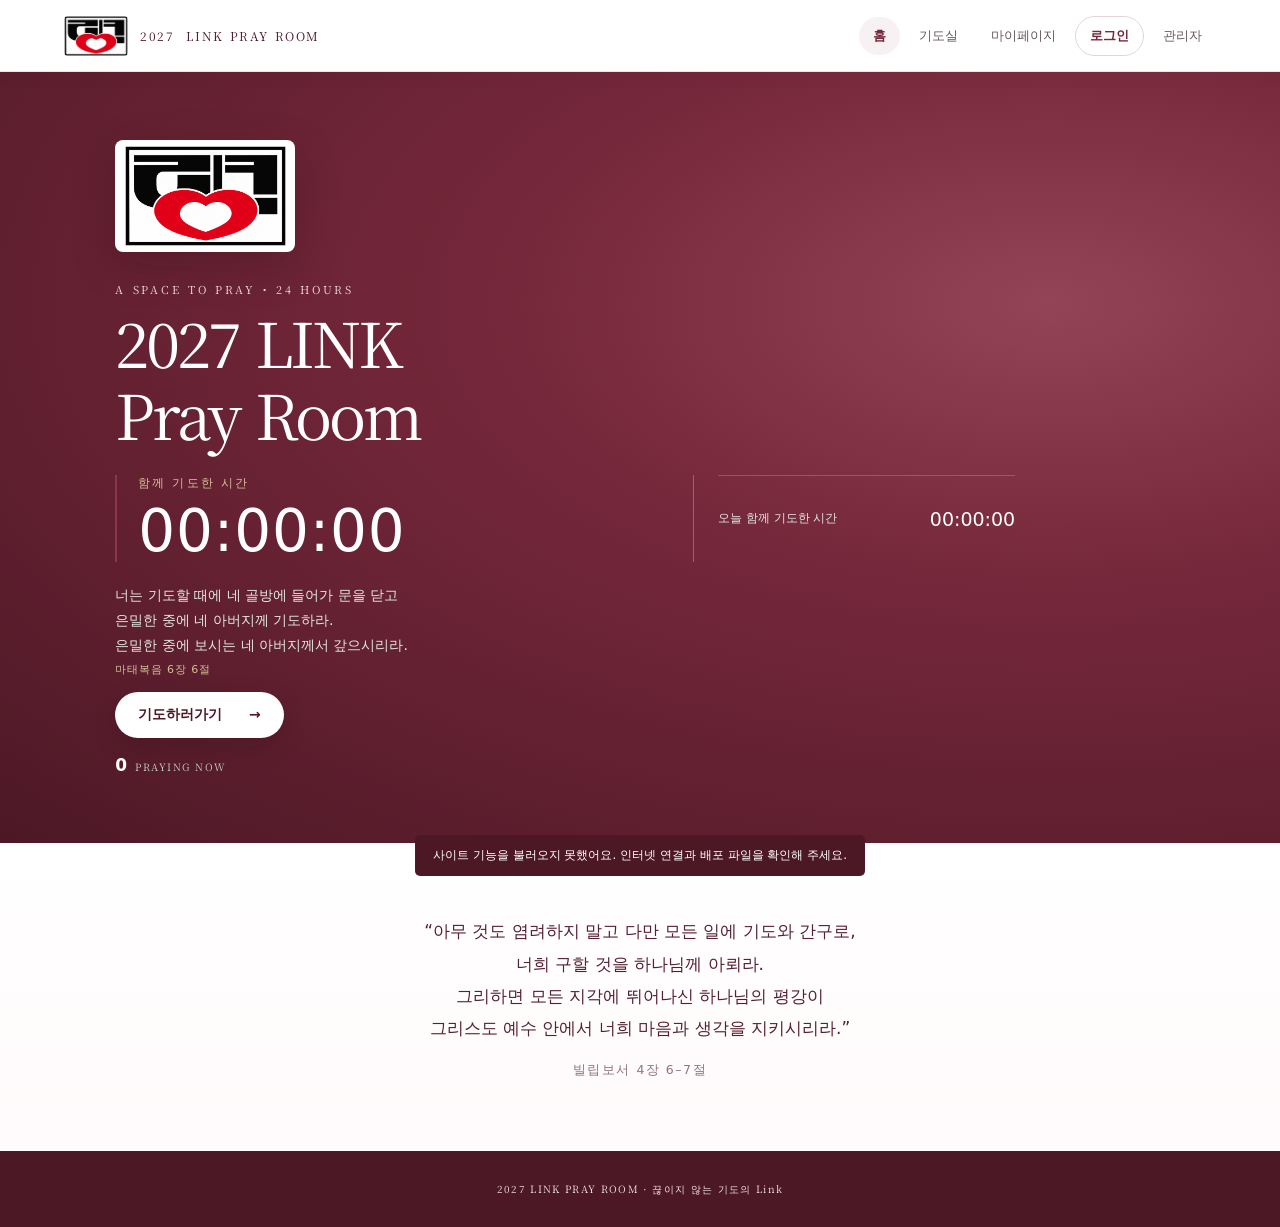
==== commit 01fd99f5: "Add files via upload" ====
--- a/public/index.html
+++ b/public/index.html
@@ -1,14 +1,18 @@
 <!doctype html>
 <html lang="ko"><head><meta charset="utf-8"><meta name="viewport" content="width=device-width,initial-scale=1"><meta name="theme-color" content="#18392f"><meta name="apple-mobile-web-app-capable" content="yes"><meta name="apple-mobile-web-app-status-bar-style" content="black-translucent"><meta name="apple-mobile-web-app-title" content="LINK PRAY"><link rel="icon" type="image/png" sizes="192x192" href="./assets/link-pray-icon-white-192.png"><link rel="apple-touch-icon" sizes="180x180" href="./assets/apple-touch-icon-white.png"><link rel="manifest" href="./site.webmanifest"><title>2027 LINK PRAY ROOM</title>
-<style>:root{--green:#18392f;--deep:#122b24;--sage:#a6b9a5;--cream:#f6f3eb;--ink:#23332d;--muted:#7e8981;--line:#e4e5dc;--gold:#d7b878}*{box-sizing:border-box}body{margin:0;background:var(--cream);color:var(--ink);font-family:DM Sans,"Noto Serif KR",sans-serif}button,input,textarea,select{font:inherit}button{cursor:pointer}.top{height:72px;padding:0 max(5vw,24px);display:flex;align-items:center;justify-content:space-between;background:#f6f3ebee;border-bottom:1px solid #e8e6dd;position:sticky;top:0;z-index:5}.brand{display:flex;gap:11px;align-items:center;font-size:12px;letter-spacing:.14em;font-weight:700;color:var(--green)}.mark{width:31px;height:31px;border-radius:50%;background:var(--green);color:#f7f3e8;display:grid;place-items:center;font-family:serif;font-size:17px}.nav{display:flex;gap:5px;align-items:center}.nav button,.textbtn{border:0;background:transparent;color:#66746a;padding:10px 14px;border-radius:30px;font-size:13px}.nav button.active{background:#e8ebe3;color:var(--green);font-weight:700}.nav .login{color:var(--green);font-weight:700;border:1px solid #d9ded4}.page{display:none}.page.active{display:block}.hero{min-height:620px;background:linear-gradient(90deg,#0e261edb,#132f2575),radial-gradient(ellipse at 75% 30%,#8b9874,#405c49 35%,#19382e 75%);color:#fff;display:flex;align-items:center;padding:80px max(9vw,30px);position:relative;overflow:hidden}.hero:after{content:"\2733";position:absolute;right:12%;top:5%;font-size:360px;color:#ffffff08;font-family:serif}.hero-inner{max-width:650px;position:relative;z-index:1}.eyebrow{font-size:11px;letter-spacing:.25em;color:#d1c195;font-weight:600}.hero h1{font:500 clamp(42px,7vw,78px)/1.13 "Noto Serif KR",serif;letter-spacing:-.055em;margin:23px 0 18px}.hero p{font-size:15px;line-height:1.9;color:#e2e7df}.primary{background:var(--gold);color:#23342b;border:0;border-radius:4px;padding:15px 23px;font-size:14px;font-weight:700;margin-top:22px}.primary:disabled{opacity:.55;cursor:wait}.arrow{margin-left:22px}.stats{display:flex;gap:36px;margin-top:62px}.stat b{display:block;font-size:22px;font-weight:500}.stat span{font-size:10px;letter-spacing:.16em;color:#c4d0c3}.quote{padding:72px 24px;text-align:center;color:#42574a}.quote blockquote{font:400 22px/1.8 "Noto Serif KR",serif;margin:0 auto 15px}.quote small{letter-spacing:.12em;color:#899187}.shell{max-width:1080px;margin:auto;padding:54px 24px 90px}.heading{text-align:center;margin-bottom:34px}.heading .eyebrow{color:#a4854d}.heading h2{font:500 35px "Noto Serif KR",serif;margin:12px 0}.heading p{font-size:13px;color:var(--muted)}.room-grid{display:grid;grid-template-columns:1.35fr .8fr;gap:20px}.card{background:#fff;border:1px solid var(--line);border-radius:8px;padding:28px}.prayer-card{background:linear-gradient(145deg,#1b3b30,#29483a);color:#f5f3eb;min-height:280px;display:flex;flex-direction:column;justify-content:space-between}.prayer-card .label{font-size:10px;letter-spacing:.2em;color:#d3c08d}.prayer-card h3{font:400 25px/1.7 "Noto Serif KR",serif;max-width:540px;margin:22px 0}.prayer-card p{font-size:12px;color:#c5d0c5}.room-side h3,.card h3{font:500 17px "Noto Serif KR",serif;margin:0 0 19px}.people{display:flex;flex-direction:column;gap:13px}.person{display:flex;align-items:center;gap:10px;font-size:13px}.dot{width:7px;height:7px;background:#80a782;border-radius:50%;box-shadow:0 0 0 4px #eaf1e9}.pill{margin-left:auto;font-size:10px;color:#839087}.empty{font-size:12px;color:var(--muted);padding:12px 0}.timer{text-align:center;padding:22px 0}.timer strong{font-size:30px;font-weight:500;letter-spacing:.08em;color:var(--green)}.timer small{display:block;color:var(--muted);font-size:11px;margin-top:8px}.actions{display:flex;gap:10px;justify-content:center}.actions .primary{margin:0;padding:12px 20px}.secondary{background:#f1f2ed;color:#3b5547;border:1px solid #e4e7de;border-radius:4px;padding:12px 18px}.music{margin-top:20px;padding:15px 17px;background:#f6f6f1;border-radius:5px;display:flex;align-items:center;gap:12px;font-size:12px;color:#506053}.music audio{width:100%;height:34px}.music small{display:block;color:#899187;margin-top:4px}.profile-grid{display:grid;grid-template-columns:.8fr 1.2fr;gap:20px}.profile-name{font:500 24px "Noto Serif KR",serif}.bigtime{font-size:40px;color:var(--green);margin:22px 0 5px}.field{width:100%;border:1px solid var(--line);background:#fbfbf8;padding:13px;border-radius:4px;margin:7px 0 13px;color:var(--ink)}textarea.field{height:105px;resize:vertical}.topic{padding:14px;border:1px solid var(--line);border-radius:5px;margin:10px 0;font-size:13px;line-height:1.7}.topic small{display:block;color:#9a8a68;font-size:10px;margin-bottom:5px}.footer{background:var(--deep);color:#b8c4b9;text-align:center;padding:30px 20px;font-size:10px;letter-spacing:.13em}.modal{position:fixed;inset:0;z-index:20;background:#11261ecc;display:none;align-items:center;justify-content:center;padding:18px}.modal.open{display:flex}.modal-card{width:min(540px,100%);max-height:92vh;overflow:auto;background:var(--cream);padding:30px;border-radius:8px;box-shadow:0 18px 80px #0004}.modal-head{display:flex;justify-content:space-between;align-items:center}.modal-head h2{font:500 25px "Noto Serif KR",serif;margin:0}.close{background:none;border:0;font-size:25px;color:#617067}.tabs{display:flex;gap:6px;margin:20px 0}.tabs button{flex:1;padding:11px;background:#eceee7;border:0;border-radius:4px;color:#617067}.tabs button.active{background:var(--green);color:#fff}.formgrid{display:grid;grid-template-columns:1fr 1fr;gap:0 12px}.formgrid label,.loginform label{display:block;font-size:11px;color:#68756c}.formgrid input,.loginform input{display:block;width:100%;padding:12px;border:1px solid var(--line);background:#fff;border-radius:4px;margin:6px 0 13px}.loginform{display:none}.loginform.active{display:block}.formgrid[hidden]{display:none}.modal .primary{width:100%;margin:10px 0 0}.hint{font-size:11px;color:#818a82;line-height:1.7}.toast{position:fixed;bottom:24px;left:50%;transform:translate(-50%);background:#213b30;color:#fff;padding:12px 18px;border-radius:5px;font-size:12px;opacity:0;pointer-events:none;transition:.2s;z-index:30}.toast.show{opacity:1}.adminbox{max-width:650px;margin:20px auto}.adminbox p{font-size:12px;color:var(--muted);line-height:1.8}.adminbox input[type=file]{display:block;margin:15px 0}.hidden{display:none!important}.profile-label{display:block;font-size:11px;color:#68756c}.answer-box{margin-top:13px;padding:13px;background:#f4f4ee;border:1px solid #e6e7df;border-radius:4px;color:#59655c}.answer-box strong{display:block;font-size:11px;color:#7f8b7e;margin-bottom:6px}.response-button{border:0;background:transparent;color:#55725f;padding:8px 0 0;font-size:11px}.response-editor{margin-top:10px}.topic-actions{display:flex;gap:14px;margin-top:5px}.topic-actions .response-button{padding:8px 0}.topic-actions .response-button:hover{text-decoration:underline}@media(max-width:700px){.top{height:62px;padding:0 13px}.brand{font-size:9px;letter-spacing:.1em}.mark{width:27px;height:27px}.nav{gap:0}.nav button{padding:9px 8px;font-size:10px}.hero{min-height:570px;padding:55px 25px}.hero h1{font-size:47px}.stats{gap:22px}.room-grid,.profile-grid{grid-template-columns:1fr}.shell{padding:43px 15px 70px}.card{padding:21px}.formgrid{grid-template-columns:1fr}.modal-card{padding:22px}}</style><style>.music{display:flex;flex-wrap:nowrap;align-items:center}.music>span{flex:0 0 auto}.music>div{flex:1 1 180px;min-width:100px}.music audio{flex:1 1 240px;width:auto;min-width:180px}@media(max-width:700px){.music{flex-wrap:wrap}.music>div{flex:1 1 120px}.music audio{flex:1 1 calc(100% - 27px);width:calc(100% - 27px);min-width:0;margin-left:27px}}</style><style>.music{display:flex;flex-wrap:nowrap;align-items:center}.music>span{flex:0 0 auto}.music>div{flex:1 1 180px;min-width:100px}.music audio{flex:1 1 240px;width:auto;min-width:180px}@media(max-width:700px){.music{flex-wrap:wrap}.music>div{flex:1 1 120px}.music audio{flex:1 1 calc(100% - 27px);width:calc(100% - 27px);min-width:0;margin-left:27px}}</style><style>.youtube-wrap{margin-top:14px;border-radius:5px;overflow:hidden;background:#111}.youtube-wrap iframe{display:block;width:100%;min-height:200px;aspect-ratio:16/9;border:0}.admin-global-total{display:flex;justify-content:space-between;align-items:center;padding:12px 0;border-bottom:1px solid var(--line);font-size:12px}.admin-global-total strong{font-size:18px;color:var(--green)}.admin-person-row{display:grid;grid-template-columns:minmax(120px,1fr) auto auto;align-items:center;gap:12px;padding:11px 0;border-bottom:1px solid var(--line)}.admin-person-row>div{min-width:0}.admin-person-row b,.admin-person-row small{display:block}.admin-person-row b{font-size:12px}.admin-person-row small{font-size:10px;color:var(--muted);margin-top:4px}.admin-person-row>strong{font-size:12px;white-space:nowrap}.admin-person-row button{padding:8px 10px;font-size:11px;white-space:nowrap}@media(max-width:700px){.top{height:auto;min-height:62px;flex-wrap:wrap;gap:8px;padding:10px 13px}.brand{font-size:9px;letter-spacing:.1em}.nav{width:100%;overflow-x:auto;justify-content:flex-start;scrollbar-width:none}.nav::-webkit-scrollbar{display:none}.nav button{flex:0 0 auto;white-space:nowrap}.hero .stats{flex-wrap:wrap}.adminbox{padding:18px}.admin-person-row{grid-template-columns:minmax(0,1fr) auto;gap:9px}.admin-person-row>div{grid-column:1/3}.admin-person-row button{width:100%}.youtube-wrap iframe{min-height:200px}}</style><style>@media(max-width:700px){.top{height:auto;min-height:60px;flex-wrap:wrap;gap:8px;padding:10px 12px}.brand{font-size:10px;letter-spacing:.08em}.nav{width:100%;overflow-x:auto;justify-content:flex-start;gap:3px;scrollbar-width:none}.nav::-webkit-scrollbar{display:none}.nav button{flex:0 0 auto;min-height:42px;padding:10px 12px;font-size:12px;white-space:nowrap}.hero{min-height:calc(100svh - 106px);padding:48px 22px}.hero h1{font-size:clamp(40px,12vw,56px)}.hero p{font-size:14px}.hero:after{right:-18%;font-size:240px}.stats{gap:18px;margin-top:42px}.stat{min-width:105px}.stat b{font-size:19px}.shell{padding:32px 14px 54px}.heading{margin-bottom:23px}.heading h2{font-size:29px}.heading p{line-height:1.7}.room-grid,.profile-grid{grid-template-columns:minmax(0,1fr);gap:14px}.card{padding:18px}.prayer-card{min-height:240px}.prayer-card h3{font-size:21px;line-height:1.65}.actions{gap:8px}.actions button{flex:1;min-height:48px;padding:12px 8px!important}.timer strong{font-size:28px}.music{flex-wrap:wrap;gap:10px}.music>div{flex:1 1 calc(100% - 40px);min-width:0}.music audio{width:100%;min-width:0}.youtube-wrap{width:100%}.adminbox{margin:0;padding:18px}.admin-person-row{grid-template-columns:minmax(0,1fr) auto;gap:8px}.admin-person-row>div{grid-column:1/3}.admin-person-row button{width:100%;min-height:42px}.formgrid{grid-template-columns:1fr}.field{font-size:16px;padding:13px}.modal{padding:10px;align-items:flex-end}.modal-card{width:100%;max-height:92svh;padding:20px;border-radius:12px 12px 6px 6px}.modal-head h2{font-size:22px}.modal .primary,.modal .secondary{min-height:46px}.footer{padding:24px 14px;line-height:1.7}.toast{width:calc(100% - 28px);bottom:14px;text-align:center}.topic{overflow-wrap:anywhere}.profile-details{line-height:1.8}.signed-out{text-align:center}}@media(min-width:701px)and (max-width:900px){.top{padding:0 20px}.nav button{padding:9px 10px}.shell{padding-right:20px;padding-left:20px}.room-grid{grid-template-columns:1.1fr .9fr}}</style><style>.room-topic-list{display:grid;gap:18px}.room-topic-entry{padding:0 0 16px;border-bottom:1px solid #ffffff26}.room-topic-entry:last-child{padding-bottom:0;border-bottom:0}.room-topic-entry h3{font:500 18px/1.5 "Noto Serif KR",serif;margin:0 0 7px;color:#e5d7a9}.room-topic-entry p{font:400 16px/1.8 "Noto Serif KR",serif;margin:0;color:#f5f3eb;white-space:pre-wrap}.shared-topic-entry{padding:16px;margin:12px 0;background:#f7f7f2;border:1px solid var(--line);border-radius:6px}.shared-topic-entry .field{margin:6px 0 10px}.admin-group{padding:15px 0;border-bottom:1px solid var(--line)}.admin-group>h4{display:flex;justify-content:space-between;align-items:center;margin:0 0 10px;color:var(--green);font-size:16px}.admin-group>h4 span,.admin-darabang-group>h5 span{font-size:11px;color:var(--muted);font-weight:400}.admin-darabang-group{padding:10px 0 4px 14px;border-left:2px solid #e7e8df}.admin-darabang-group>h5{display:flex;justify-content:space-between;margin:0 0 8px;font-size:13px;font-weight:600;color:#526658}.shared-topic-title{font:500 14px "Noto Serif KR",serif;margin:0 0 7px;color:var(--green)}@media(max-width:700px){.room-topic-entry p{font-size:15px}.shared-topic-entry{padding:12px}.admin-darabang-group{padding-left:10px}}</style><style>.shared-prayer-tabs{flex-wrap:wrap;margin:16px 0}.shared-prayer-tabs button{font-size:12px}.shared-prayer-tabs button.active{background:var(--green);color:#fff}.personal-topic-choices{display:grid;grid-template-columns:repeat(auto-fit,minmax(150px,1fr));gap:9px}.personal-topic-choice{display:flex;align-items:center;justify-content:space-between;gap:10px;padding:13px;background:#f7f8f3;border:1px solid var(--line);border-radius:5px;color:var(--ink);text-align:left}.personal-topic-choice:hover{border-color:#a6b9a5;background:#f0f3eb}.personal-topic-choice span{font-size:13px;font-weight:600}.personal-topic-choice small{font-size:10px;color:var(--muted);white-space:nowrap}.personal-topic-breadcrumb{display:flex;align-items:center;gap:8px;flex-wrap:wrap;margin:4px 0 16px;color:var(--muted);font-size:12px}.personal-topic-heading{font:500 16px "Noto Serif KR",serif;color:var(--green);margin:8px 0 12px}.admin-group{margin:12px 0}.admin-group>h4{margin-bottom:10px}@media(max-width:700px){.shared-prayer-tabs{display:grid;grid-template-columns:1fr}.shared-prayer-tabs button{min-height:42px}.personal-topic-choices{grid-template-columns:1fr}.personal-topic-choice{min-height:48px}}</style><style>.hero:after{display:none!important;content:none!important}</style><style>.room-topic-entry h3{font-size:23px!important;line-height:1.45}.topic-prayer-total{display:block;margin-top:13px;color:#d8c99f;font-size:12px;letter-spacing:.03em}.completed-prayer-archive{margin-top:24px}.completed-prayer-archive>h3{margin:0 0 12px;color:var(--green)}.completed-prayer-entry{display:flex;justify-content:space-between;align-items:flex-start;gap:18px;padding:17px 0;border-top:1px solid var(--line)}.completed-prayer-entry h3{margin:0 0 6px;color:var(--green);font:600 17px/1.5 "Noto Serif KR",serif}.completed-prayer-entry p{margin:0;white-space:pre-wrap;font-size:13px;line-height:1.7}.completed-prayer-entry>small{flex:0 0 auto;color:var(--muted);font-size:11px;text-align:right}.completed-prayer-entry strong{display:inline-block;margin-top:5px;color:var(--green);font-size:13px}.admin-member-card{display:block!important;padding:14px 0!important}.admin-member-heading{display:grid;grid-template-columns:minmax(100px,1fr) minmax(180px,2fr) auto;align-items:center;gap:12px}.admin-member-heading small{font-size:11px;color:var(--muted)}.admin-member-fields{display:grid;grid-template-columns:repeat(3,minmax(0,1fr));gap:9px;margin:12px 0}.admin-member-fields label{font-size:11px;color:var(--muted)}.admin-member-fields .field{margin-top:5px}.topic-prayer-total{color:#66746a!important}.room-topic-entry .topic-prayer-total{color:#d8c99f!important}@media(max-width:600px){.completed-prayer-entry{display:block}.completed-prayer-entry>small{display:block;margin-top:10px;text-align:left}.admin-member-heading{grid-template-columns:1fr auto}.admin-member-heading small{grid-column:1/-1;grid-row:2}.admin-member-fields{grid-template-columns:1fr}.completed-prayer-archive{padding:18px}}</style><style>.admin-tabs{display:grid;grid-template-columns:repeat(4,minmax(0,1fr));margin:0 0 22px}.admin-tabs button{font-size:13px}.admin-tabs button.active{background:var(--green);color:#fff}.admin-panels{display:grid;gap:18px}.admin-panel{margin:0}.admin-panel-subsection{margin-top:28px}.admin-global-total{margin:0 0 10px;padding:12px;background:#f5f6f1;border-radius:4px;color:var(--muted);font-size:13px}.admin-global-total strong{color:var(--green);font-size:18px}.admin-member-navigation{margin-top:18px}.admin-member-choice-grid{display:grid;grid-template-columns:repeat(auto-fit,minmax(140px,1fr));gap:10px}.admin-member-choice{display:flex;align-items:center;justify-content:space-between;gap:10px;min-height:54px;padding:13px 15px;border:1px solid var(--line);border-radius:5px;background:#f8f9f5;color:var(--green);text-align:left}.admin-member-choice:hover{border-color:var(--sage);background:#f0f3eb}.admin-member-choice strong{font-size:14px}.admin-member-choice small{font-size:11px;color:var(--muted);white-space:nowrap}.admin-member-path>p{color:var(--muted);font-size:13px}.admin-member-heading{grid-template-columns:minmax(130px,1fr) minmax(160px,2fr) auto}.admin-member-fields{grid-template-columns:repeat(3,minmax(0,1fr))}@media(max-width:760px){.admin-tabs{grid-template-columns:repeat(2,minmax(0,1fr))}.admin-tabs button{min-height:48px;padding:9px;font-size:12px}}@media(max-width:520px){.admin-tabs{grid-template-columns:1fr 1fr}.admin-member-heading{grid-template-columns:1fr}.admin-member-heading small{grid-column:auto;grid-row:auto}.admin-member-fields{grid-template-columns:1fr}}</style><style>.signup-choice-label{grid-column:1/-1;display:block;font-size:12px;color:#526658;font-weight:600;margin-top:2px}.signup-choice-select{display:block;width:100%;min-height:50px;padding:13px 44px 13px 14px;margin:7px 0 13px;border:1px solid #d9ded4;border-radius:5px;background-color:#fff;color:#23332d;font-size:15px;line-height:1.4;appearance:none;-webkit-appearance:none;box-shadow:0 1px 2px #18392f0a;background-image:linear-gradient(45deg,transparent 50%,#627369 50%),linear-gradient(135deg,#627369 50%,transparent 50%);background-position:calc(100% - 19px) 50%,calc(100% - 13px) 50%;background-size:6px 6px;background-repeat:no-repeat}.signup-choice-select:focus{outline:2px solid #a6b9a5;outline-offset:1px;border-color:#6f8c78}.signup-choice-select option{font-size:15px;padding:8px}@media(max-width:700px){.signup-choice-label{font-size:12px}.signup-choice-select{min-height:52px;font-size:16px;padding:14px 44px 14px 14px}}</style><link rel="preconnect" href="https://fonts.googleapis.com"><link rel="preconnect" href="https://fonts.gstatic.com" crossorigin><link href="https://fonts.googleapis.com/css2?family=Noto+Serif+KR:wght@400&display=swap" rel="stylesheet"><link rel="stylesheet" href="./theme.css?v=21"><style>.person-name{display:inline-flex;align-items:baseline}.room-role-label{margin-left:1px;color:#a2aba4;font-size:.78em;font-weight:400;white-space:nowrap}</style></head><body>
+<style>:root{--green:#18392f;--deep:#122b24;--sage:#a6b9a5;--cream:#f6f3eb;--ink:#23332d;--muted:#7e8981;--line:#e4e5dc;--gold:#d7b878}*{box-sizing:border-box}body{margin:0;background:var(--cream);color:var(--ink);font-family:DM Sans,"Noto Serif KR",sans-serif}button,input,textarea,select{font:inherit}button{cursor:pointer}.top{height:72px;padding:0 max(5vw,24px);display:flex;align-items:center;justify-content:space-between;background:#f6f3ebee;border-bottom:1px solid #e8e6dd;position:sticky;top:0;z-index:5}.brand{display:flex;gap:11px;align-items:center;font-size:12px;letter-spacing:.14em;font-weight:700;color:var(--green)}.mark{width:31px;height:31px;border-radius:50%;background:var(--green);color:#f7f3e8;display:grid;place-items:center;font-family:serif;font-size:17px}.nav{display:flex;gap:5px;align-items:center}.nav button,.textbtn{border:0;background:transparent;color:#66746a;padding:10px 14px;border-radius:30px;font-size:13px}.nav button.active{background:#e8ebe3;color:var(--green);font-weight:700}.nav .login{color:var(--green);font-weight:700;border:1px solid #d9ded4}.page{display:none}.page.active{display:block}.hero{min-height:620px;background:linear-gradient(90deg,#0e261edb,#132f2575),radial-gradient(ellipse at 75% 30%,#8b9874,#405c49 35%,#19382e 75%);color:#fff;display:flex;align-items:center;padding:80px max(9vw,30px);position:relative;overflow:hidden}.hero:after{content:"\2733";position:absolute;right:12%;top:5%;font-size:360px;color:#ffffff08;font-family:serif}.hero-inner{max-width:650px;position:relative;z-index:1}.eyebrow{font-size:11px;letter-spacing:.25em;color:#d1c195;font-weight:600}.hero h1{font:500 clamp(42px,7vw,78px)/1.13 "Noto Serif KR",serif;letter-spacing:-.055em;margin:23px 0 18px}.hero p{font-size:15px;line-height:1.9;color:#e2e7df}.primary{background:var(--gold);color:#23342b;border:0;border-radius:4px;padding:15px 23px;font-size:14px;font-weight:700;margin-top:22px}.primary:disabled{opacity:.55;cursor:wait}.arrow{margin-left:22px}.stats{display:flex;gap:36px;margin-top:62px}.stat b{display:block;font-size:22px;font-weight:500}.stat span{font-size:10px;letter-spacing:.16em;color:#c4d0c3}.quote{padding:72px 24px;text-align:center;color:#42574a}.quote blockquote{font:400 22px/1.8 "Noto Serif KR",serif;margin:0 auto 15px}.quote small{letter-spacing:.12em;color:#899187}.shell{max-width:1080px;margin:auto;padding:54px 24px 90px}.heading{text-align:center;margin-bottom:34px}.heading .eyebrow{color:#a4854d}.heading h2{font:500 35px "Noto Serif KR",serif;margin:12px 0}.heading p{font-size:13px;color:var(--muted)}.room-grid{display:grid;grid-template-columns:1.35fr .8fr;gap:20px}.card{background:#fff;border:1px solid var(--line);border-radius:8px;padding:28px}.prayer-card{background:linear-gradient(145deg,#1b3b30,#29483a);color:#f5f3eb;min-height:280px;display:flex;flex-direction:column;justify-content:space-between}.prayer-card .label{font-size:10px;letter-spacing:.2em;color:#d3c08d}.prayer-card h3{font:400 25px/1.7 "Noto Serif KR",serif;max-width:540px;margin:22px 0}.prayer-card p{font-size:12px;color:#c5d0c5}.room-side h3,.card h3{font:500 17px "Noto Serif KR",serif;margin:0 0 19px}.people{display:flex;flex-direction:column;gap:13px}.person{display:flex;align-items:center;gap:10px;font-size:13px}.dot{width:7px;height:7px;background:#80a782;border-radius:50%;box-shadow:0 0 0 4px #eaf1e9}.pill{margin-left:auto;font-size:10px;color:#839087}.empty{font-size:12px;color:var(--muted);padding:12px 0}.timer{text-align:center;padding:22px 0}.timer strong{font-size:30px;font-weight:500;letter-spacing:.08em;color:var(--green)}.timer small{display:block;color:var(--muted);font-size:11px;margin-top:8px}.actions{display:flex;gap:10px;justify-content:center}.actions .primary{margin:0;padding:12px 20px}.secondary{background:#f1f2ed;color:#3b5547;border:1px solid #e4e7de;border-radius:4px;padding:12px 18px}.music{margin-top:20px;padding:15px 17px;background:#f6f6f1;border-radius:5px;display:flex;align-items:center;gap:12px;font-size:12px;color:#506053}.music audio{width:100%;height:34px}.music small{display:block;color:#899187;margin-top:4px}.profile-grid{display:grid;grid-template-columns:.8fr 1.2fr;gap:20px}.profile-name{font:500 24px "Noto Serif KR",serif}.bigtime{font-size:40px;color:var(--green);margin:22px 0 5px}.field{width:100%;border:1px solid var(--line);background:#fbfbf8;padding:13px;border-radius:4px;margin:7px 0 13px;color:var(--ink)}textarea.field{height:105px;resize:vertical}.topic{padding:14px;border:1px solid var(--line);border-radius:5px;margin:10px 0;font-size:13px;line-height:1.7}.topic small{display:block;color:#9a8a68;font-size:10px;margin-bottom:5px}.footer{background:var(--deep);color:#b8c4b9;text-align:center;padding:30px 20px;font-size:10px;letter-spacing:.13em}.modal{position:fixed;inset:0;z-index:20;background:#11261ecc;display:none;align-items:center;justify-content:center;padding:18px}.modal.open{display:flex}.modal-card{width:min(540px,100%);max-height:92vh;overflow:auto;background:var(--cream);padding:30px;border-radius:8px;box-shadow:0 18px 80px #0004}.modal-head{display:flex;justify-content:space-between;align-items:center}.modal-head h2{font:500 25px "Noto Serif KR",serif;margin:0}.close{background:none;border:0;font-size:25px;color:#617067}.tabs{display:flex;gap:6px;margin:20px 0}.tabs button{flex:1;padding:11px;background:#eceee7;border:0;border-radius:4px;color:#617067}.tabs button.active{background:var(--green);color:#fff}.formgrid{display:grid;grid-template-columns:1fr 1fr;gap:0 12px}.formgrid label,.loginform label{display:block;font-size:11px;color:#68756c}.formgrid input,.loginform input{display:block;width:100%;padding:12px;border:1px solid var(--line);background:#fff;border-radius:4px;margin:6px 0 13px}.loginform{display:none}.loginform.active{display:block}.formgrid[hidden]{display:none}.modal .primary{width:100%;margin:10px 0 0}.hint{font-size:11px;color:#818a82;line-height:1.7}.toast{position:fixed;bottom:24px;left:50%;transform:translate(-50%);background:#213b30;color:#fff;padding:12px 18px;border-radius:5px;font-size:12px;opacity:0;pointer-events:none;transition:.2s;z-index:30}.toast.show{opacity:1}.adminbox{max-width:650px;margin:20px auto}.adminbox p{font-size:12px;color:var(--muted);line-height:1.8}.adminbox input[type=file]{display:block;margin:15px 0}.hidden{display:none!important}.profile-label{display:block;font-size:11px;color:#68756c}.answer-box{margin-top:13px;padding:13px;background:#f4f4ee;border:1px solid #e6e7df;border-radius:4px;color:#59655c}.answer-box strong{display:block;font-size:11px;color:#7f8b7e;margin-bottom:6px}.response-button{border:0;background:transparent;color:#55725f;padding:8px 0 0;font-size:11px}.response-editor{margin-top:10px}.topic-actions{display:flex;gap:14px;margin-top:5px}.topic-actions .response-button{padding:8px 0}.topic-actions .response-button:hover{text-decoration:underline}@media(max-width:700px){.top{height:62px;padding:0 13px}.brand{font-size:9px;letter-spacing:.1em}.mark{width:27px;height:27px}.nav{gap:0}.nav button{padding:9px 8px;font-size:10px}.hero{min-height:570px;padding:55px 25px}.hero h1{font-size:47px}.stats{gap:22px}.room-grid,.profile-grid{grid-template-columns:1fr}.shell{padding:43px 15px 70px}.card{padding:21px}.formgrid{grid-template-columns:1fr}.modal-card{padding:22px}}</style><style>.music{display:flex;flex-wrap:nowrap;align-items:center}.music>span{flex:0 0 auto}.music>div{flex:1 1 180px;min-width:100px}.music audio{flex:1 1 240px;width:auto;min-width:180px}@media(max-width:700px){.music{flex-wrap:wrap}.music>div{flex:1 1 120px}.music audio{flex:1 1 calc(100% - 27px);width:calc(100% - 27px);min-width:0;margin-left:27px}}</style><style>.music{display:flex;flex-wrap:nowrap;align-items:center}.music>span{flex:0 0 auto}.music>div{flex:1 1 180px;min-width:100px}.music audio{flex:1 1 240px;width:auto;min-width:180px}@media(max-width:700px){.music{flex-wrap:wrap}.music>div{flex:1 1 120px}.music audio{flex:1 1 calc(100% - 27px);width:calc(100% - 27px);min-width:0;margin-left:27px}}</style><style>.youtube-wrap{margin-top:14px;border-radius:5px;overflow:hidden;background:#111}.youtube-wrap iframe{display:block;width:100%;min-height:200px;aspect-ratio:16/9;border:0}.admin-global-total{display:flex;justify-content:space-between;align-items:center;padding:12px 0;border-bottom:1px solid var(--line);font-size:12px}.admin-global-total strong{font-size:18px;color:var(--green)}.admin-person-row{display:grid;grid-template-columns:minmax(120px,1fr) auto auto;align-items:center;gap:12px;padding:11px 0;border-bottom:1px solid var(--line)}.admin-person-row>div{min-width:0}.admin-person-row b,.admin-person-row small{display:block}.admin-person-row b{font-size:12px}.admin-person-row small{font-size:10px;color:var(--muted);margin-top:4px}.admin-person-row>strong{font-size:12px;white-space:nowrap}.admin-person-row button{padding:8px 10px;font-size:11px;white-space:nowrap}@media(max-width:700px){.top{height:auto;min-height:62px;flex-wrap:wrap;gap:8px;padding:10px 13px}.brand{font-size:9px;letter-spacing:.1em}.nav{width:100%;overflow-x:auto;justify-content:flex-start;scrollbar-width:none}.nav::-webkit-scrollbar{display:none}.nav button{flex:0 0 auto;white-space:nowrap}.hero .stats{flex-wrap:wrap}.adminbox{padding:18px}.admin-person-row{grid-template-columns:minmax(0,1fr) auto;gap:9px}.admin-person-row>div{grid-column:1/3}.admin-person-row button{width:100%}.youtube-wrap iframe{min-height:200px}}</style><style>@media(max-width:700px){.top{height:auto;min-height:60px;flex-wrap:wrap;gap:8px;padding:10px 12px}.brand{font-size:10px;letter-spacing:.08em}.nav{width:100%;overflow-x:auto;justify-content:flex-start;gap:3px;scrollbar-width:none}.nav::-webkit-scrollbar{display:none}.nav button{flex:0 0 auto;min-height:42px;padding:10px 12px;font-size:12px;white-space:nowrap}.hero{min-height:calc(100svh - 106px);padding:48px 22px}.hero h1{font-size:clamp(40px,12vw,56px)}.hero p{font-size:14px}.hero:after{right:-18%;font-size:240px}.stats{gap:18px;margin-top:42px}.stat{min-width:105px}.stat b{font-size:19px}.shell{padding:32px 14px 54px}.heading{margin-bottom:23px}.heading h2{font-size:29px}.heading p{line-height:1.7}.room-grid,.profile-grid{grid-template-columns:minmax(0,1fr);gap:14px}.card{padding:18px}.prayer-card{min-height:240px}.prayer-card h3{font-size:21px;line-height:1.65}.actions{gap:8px}.actions button{flex:1;min-height:48px;padding:12px 8px!important}.timer strong{font-size:28px}.music{flex-wrap:wrap;gap:10px}.music>div{flex:1 1 calc(100% - 40px);min-width:0}.music audio{width:100%;min-width:0}.youtube-wrap{width:100%}.adminbox{margin:0;padding:18px}.admin-person-row{grid-template-columns:minmax(0,1fr) auto;gap:8px}.admin-person-row>div{grid-column:1/3}.admin-person-row button{width:100%;min-height:42px}.formgrid{grid-template-columns:1fr}.field{font-size:16px;padding:13px}.modal{padding:10px;align-items:flex-end}.modal-card{width:100%;max-height:92svh;padding:20px;border-radius:12px 12px 6px 6px}.modal-head h2{font-size:22px}.modal .primary,.modal .secondary{min-height:46px}.footer{padding:24px 14px;line-height:1.7}.toast{width:calc(100% - 28px);bottom:14px;text-align:center}.topic{overflow-wrap:anywhere}.profile-details{line-height:1.8}.signed-out{text-align:center}}@media(min-width:701px)and (max-width:900px){.top{padding:0 20px}.nav button{padding:9px 10px}.shell{padding-right:20px;padding-left:20px}.room-grid{grid-template-columns:1.1fr .9fr}}</style><style>.room-topic-list{display:grid;gap:18px}.room-topic-entry{padding:0 0 16px;border-bottom:1px solid #ffffff26}.room-topic-entry:last-child{padding-bottom:0;border-bottom:0}.room-topic-entry h3{font:500 18px/1.5 "Noto Serif KR",serif;margin:0 0 7px;color:#e5d7a9}.room-topic-entry p{font:400 16px/1.8 "Noto Serif KR",serif;margin:0;color:#f5f3eb;white-space:pre-wrap}.shared-topic-entry{padding:16px;margin:12px 0;background:#f7f7f2;border:1px solid var(--line);border-radius:6px}.shared-topic-entry .field{margin:6px 0 10px}.admin-group{padding:15px 0;border-bottom:1px solid var(--line)}.admin-group>h4{display:flex;justify-content:space-between;align-items:center;margin:0 0 10px;color:var(--green);font-size:16px}.admin-group>h4 span,.admin-darabang-group>h5 span{font-size:11px;color:var(--muted);font-weight:400}.admin-darabang-group{padding:10px 0 4px 14px;border-left:2px solid #e7e8df}.admin-darabang-group>h5{display:flex;justify-content:space-between;margin:0 0 8px;font-size:13px;font-weight:600;color:#526658}.shared-topic-title{font:500 14px "Noto Serif KR",serif;margin:0 0 7px;color:var(--green)}@media(max-width:700px){.room-topic-entry p{font-size:15px}.shared-topic-entry{padding:12px}.admin-darabang-group{padding-left:10px}}</style><style>.shared-prayer-tabs{flex-wrap:wrap;margin:16px 0}.shared-prayer-tabs button{font-size:12px}.shared-prayer-tabs button.active{background:var(--green);color:#fff}.personal-topic-choices{display:grid;grid-template-columns:repeat(auto-fit,minmax(150px,1fr));gap:9px}.personal-topic-choice{display:flex;align-items:center;justify-content:space-between;gap:10px;padding:13px;background:#f7f8f3;border:1px solid var(--line);border-radius:5px;color:var(--ink);text-align:left}.personal-topic-choice:hover{border-color:#a6b9a5;background:#f0f3eb}.personal-topic-choice span{font-size:13px;font-weight:600}.personal-topic-choice small{font-size:10px;color:var(--muted);white-space:nowrap}.personal-topic-breadcrumb{display:flex;align-items:center;gap:8px;flex-wrap:wrap;margin:4px 0 16px;color:var(--muted);font-size:12px}.personal-topic-heading{font:500 16px "Noto Serif KR",serif;color:var(--green);margin:8px 0 12px}.admin-group{margin:12px 0}.admin-group>h4{margin-bottom:10px}@media(max-width:700px){.shared-prayer-tabs{display:grid;grid-template-columns:1fr}.shared-prayer-tabs button{min-height:42px}.personal-topic-choices{grid-template-columns:1fr}.personal-topic-choice{min-height:48px}}</style><style>.hero:after{display:none!important;content:none!important}</style><style>.room-topic-entry h3{font-size:23px!important;line-height:1.45}.topic-prayer-total{display:block;margin-top:13px;color:#d8c99f;font-size:12px;letter-spacing:.03em}.completed-prayer-archive{margin-top:24px}.completed-prayer-archive>h3{margin:0 0 12px;color:var(--green)}.completed-prayer-entry{display:flex;justify-content:space-between;align-items:flex-start;gap:18px;padding:17px 0;border-top:1px solid var(--line)}.completed-prayer-entry h3{margin:0 0 6px;color:var(--green);font:600 17px/1.5 "Noto Serif KR",serif}.completed-prayer-entry p{margin:0;white-space:pre-wrap;font-size:13px;line-height:1.7}.completed-prayer-entry>small{flex:0 0 auto;color:var(--muted);font-size:11px;text-align:right}.completed-prayer-entry strong{display:inline-block;margin-top:5px;color:var(--green);font-size:13px}.admin-member-card{display:block!important;padding:14px 0!important}.admin-member-heading{display:grid;grid-template-columns:minmax(100px,1fr) minmax(180px,2fr) auto;align-items:center;gap:12px}.admin-member-heading small{font-size:11px;color:var(--muted)}.admin-member-fields{display:grid;grid-template-columns:repeat(3,minmax(0,1fr));gap:9px;margin:12px 0}.admin-member-fields label{font-size:11px;color:var(--muted)}.admin-member-fields .field{margin-top:5px}.topic-prayer-total{color:#66746a!important}.room-topic-entry .topic-prayer-total{color:#d8c99f!important}@media(max-width:600px){.completed-prayer-entry{display:block}.completed-prayer-entry>small{display:block;margin-top:10px;text-align:left}.admin-member-heading{grid-template-columns:1fr auto}.admin-member-heading small{grid-column:1/-1;grid-row:2}.admin-member-fields{grid-template-columns:1fr}.completed-prayer-archive{padding:18px}}</style><style>.admin-tabs{display:grid;grid-template-columns:repeat(4,minmax(0,1fr));margin:0 0 22px}.admin-tabs button{font-size:13px}.admin-tabs button.active{background:var(--green);color:#fff}.admin-panels{display:grid;gap:18px}.admin-panel{margin:0}.admin-panel-subsection{margin-top:28px}.admin-global-total{margin:0 0 10px;padding:12px;background:#f5f6f1;border-radius:4px;color:var(--muted);font-size:13px}.admin-global-total strong{color:var(--green);font-size:18px}.admin-member-navigation{margin-top:18px}.admin-member-choice-grid{display:grid;grid-template-columns:repeat(auto-fit,minmax(140px,1fr));gap:10px}.admin-member-choice{display:flex;align-items:center;justify-content:space-between;gap:10px;min-height:54px;padding:13px 15px;border:1px solid var(--line);border-radius:5px;background:#f8f9f5;color:var(--green);text-align:left}.admin-member-choice:hover{border-color:var(--sage);background:#f0f3eb}.admin-member-choice strong{font-size:14px}.admin-member-choice small{font-size:11px;color:var(--muted);white-space:nowrap}.admin-member-path>p{color:var(--muted);font-size:13px}.admin-member-heading{grid-template-columns:minmax(130px,1fr) minmax(160px,2fr) auto}.admin-member-fields{grid-template-columns:repeat(3,minmax(0,1fr))}@media(max-width:760px){.admin-tabs{grid-template-columns:repeat(2,minmax(0,1fr))}.admin-tabs button{min-height:48px;padding:9px;font-size:12px}}@media(max-width:520px){.admin-tabs{grid-template-columns:1fr 1fr}.admin-member-heading{grid-template-columns:1fr}.admin-member-heading small{grid-column:auto;grid-row:auto}.admin-member-fields{grid-template-columns:1fr}}</style><style>.signup-choice-label{grid-column:1/-1;display:block;font-size:12px;color:#526658;font-weight:600;margin-top:2px}.signup-choice-select{display:block;width:100%;min-height:50px;padding:13px 44px 13px 14px;margin:7px 0 13px;border:1px solid #d9ded4;border-radius:5px;background-color:#fff;color:#23332d;font-size:15px;line-height:1.4;appearance:none;-webkit-appearance:none;box-shadow:0 1px 2px #18392f0a;background-image:linear-gradient(45deg,transparent 50%,#627369 50%),linear-gradient(135deg,#627369 50%,transparent 50%);background-position:calc(100% - 19px) 50%,calc(100% - 13px) 50%;background-size:6px 6px;background-repeat:no-repeat}.signup-choice-select:focus{outline:2px solid #a6b9a5;outline-offset:1px;border-color:#6f8c78}.signup-choice-select option{font-size:15px;padding:8px}@media(max-width:700px){.signup-choice-label{font-size:12px}.signup-choice-select{min-height:52px;font-size:16px;padding:14px 44px 14px 14px}}</style><link rel="preconnect" href="https://fonts.googleapis.com"><link rel="preconnect" href="https://fonts.gstatic.com" crossorigin><link href="https://fonts.googleapis.com/css2?family=Noto+Serif+KR:wght@400&display=swap" rel="stylesheet"><link rel="stylesheet" href="./theme.css?v=21"><style>.person-name{display:inline-flex;align-items:baseline}.room-role-label{margin-left:1px;color:#a2aba4;font-size:.78em;font-weight:400;white-space:nowrap}</style><style>.admin-today-prayers{margin-top:16px;padding:18px;background:#fff;border:1px solid #e4e5dc;border-radius:7px}.admin-today-prayers h4{margin:0 0 5px;color:#23332d;font-size:15px}.admin-today-prayers>p{margin:0 0 12px;color:#7e8981;font-size:12px}.admin-today-prayer-list{display:grid;gap:8px}.admin-today-person{display:flex;justify-content:space-between;align-items:center;gap:10px;padding:11px 13px;background:#f7f8f4;border-radius:5px}.admin-today-person>div{display:flex;align-items:center;gap:8px}.admin-today-person strong{font-size:13px;color:#23332d}.admin-today-person small{font-size:12px;color:#7e8981;text-align:right}.admin-today-active{font-size:10px;color:#55745d;background:#e8efe7;border-radius:20px;padding:4px 8px}@media(max-width:520px){.admin-today-person{align-items:flex-start;flex-direction:column}.admin-today-person small{text-align:left}}</style><style>.hero-inner{max-width:900px;width:100%}.hero .hero-title{font:500 clamp(38px,5.4vw,62px)/1.08 'Noto Serif KR',serif;letter-spacing:-.05em;margin:12px 0 22px}.hero-time-layout{display:grid;grid-template-columns:minmax(0,1.35fr) minmax(260px,.8fr);gap:34px;align-items:stretch;margin:0 0 21px}.hero-main-time{display:flex;flex-direction:column;justify-content:center;padding-left:21px;border-left:2px solid var(--gold)}.hero-main-time>span{font-size:12px;letter-spacing:.18em;color:#d1c195;margin-bottom:9px}.hero-main-time>strong{font:500 clamp(42px,5.2vw,58px)/1.05 'DM Sans',sans-serif;letter-spacing:.015em;color:#fff;white-space:nowrap}.hero-side-times{display:grid;grid-template-rows:1fr 1fr;border-left:1px solid #ffffff45;padding-left:24px}.hero-side-time{display:flex;justify-content:space-between;align-items:center;gap:14px;min-height:47px}.hero-side-time+.hero-side-time{border-top:1px solid #ffffff30}.hero-side-time>span{font-size:12px;line-height:1.45;color:#dfe5dc}.hero-side-time>strong{font-size:19px;font-weight:500;white-space:nowrap;color:#fff}.hero .hero-scripture{margin:20px 0 2px;font-size:14px;line-height:1.8;color:#e2e7df}.hero .hero-verse{display:block;margin-top:4px;color:#d1c195;font-size:11px}.hero .primary{margin-top:15px}.hero-live-count{display:flex;align-items:baseline;gap:8px;margin-top:17px;color:#c4d0c3}.hero-live-count b{font-size:17px;font-weight:600;color:#fff}.hero-live-count span{font-size:10px;letter-spacing:.15em}@media(max-width:700px){.hero{padding:52px 24px}.hero .hero-title{font-size:clamp(36px,10vw,52px);margin:10px 0 18px}.hero-time-layout{grid-template-columns:1fr;gap:15px;margin-bottom:17px}.hero-main-time{padding-left:15px}.hero-main-time>strong{font-size:clamp(38px,10vw,50px)}.hero-side-times{border-left:0;padding-left:0}.hero-side-time{min-height:43px}.hero-side-time>strong{font-size:17px}.hero .hero-scripture{font-size:13px;margin-top:16px}}</style><style>.hero-side-times.solo{grid-template-rows:1fr}</style></head><body>
 <header class="top"><div class="brand"><img class="brand-logo" src="./assets/link-logo.png" width="64" height="40" alt=""><span>2027&nbsp; LINK PRAY ROOM</span></div><nav class="nav"><button class="active" data-page="home">홈</button><button data-page="room">기도실</button><button data-page="mypage">마이페이지</button><button id="authButton" class="login">로그인</button><button id="logoutButton" class="login hidden">로그아웃</button><button id="adminNav" data-page="admin">관리자</button></nav></header>
-<main><section id="home" class="page active"><div class="hero"><div class="hero-inner"><img class="hero-logo" src="./assets/link-logo.png" width="240" height="150" alt="LINK PRAY ROOM 로고"><div class="eyebrow">A SPACE TO PRAY · 24 HOURS</div><h1><span class="hero-english">2027 LINK</span><br>Pray Room</h1><p>너는 기도할 때에 네 골방에 들어가 문을 닫고<br>은밀한 중에 네 아버지께 기도하라.<br>은밀한 중에 보시는 네 아버지께서 갚으시리라.</p><small class="hero-verse">마태복음 6장 6절</small><button class="primary" id="goRoom">기도하러가기 <span class="arrow">→</span></button><div class="stats"><div class="stat"><b id="homeTotal">00:00:00</b><span id="homeTotalCaption">함께 기도한 시간</span></div><div id="homeMyStat" class="stat hidden"><b id="homeMyTotal">00:00:00</b><span id="homeMyTotalCaption">나의 기도시간</span></div><div class="stat"><b id="homeCount">0</b><span>PRAYING NOW</span></div></div></div></div><div class="quote"><blockquote>“아무 것도 염려하지 말고 다만 모든 일에 기도와 간구로,<br>너희 구할 것을 하나님께 아뢰라.<br>그리하면 모든 지각에 뛰어나신 하나님의 평강이<br>그리스도 예수 안에서 너희 마음과 생각을 지키시리라.”</blockquote><small>빌립보서 4장 6–7절</small></div><footer class="footer">2027 LINK PRAY ROOM · 끊이지 않는 기도의 Link</footer></section>
+<main><section id="home" class="page active"><div class="hero"><div class="hero-inner"><img class="hero-logo" src="./assets/link-logo.png" width="240" height="150" alt="LINK PRAY ROOM 로고"><div class="eyebrow">A SPACE TO PRAY · 24 HOURS</div>
+<h1 class="hero-title"><span class="hero-english">2027 LINK</span><br>Pray Room</h1>
+<div class="hero-time-layout"><div class="hero-main-time"><span>함께 기도한 시간</span><strong id="homeTotal">00:00:00</strong></div><div id="homeSideTimes" class="hero-side-times solo"><div id="homeMyStat" class="hero-side-time hidden"><span>나의 기도시간</span><strong id="homeMyTotal">로그인 후 확인</strong></div><div class="hero-side-time"><span>오늘 함께 기도한 시간</span><strong id="homeTodayTotal">00:00:00</strong></div></div></div>
+<p class="hero-scripture">너는 기도할 때에 네 골방에 들어가 문을 닫고<br>은밀한 중에 네 아버지께 기도하라.<br>은밀한 중에 보시는 네 아버지께서 갚으시리라.</p><small class="hero-verse">마태복음 6장 6절</small>
+<button class="primary" id="goRoom">기도하러가기 <span class="arrow">→</span></button><div class="hero-live-count"><b id="homeCount">0</b><span>PRAYING NOW</span></div></div></div><div class="quote"><blockquote>“아무 것도 염려하지 말고 다만 모든 일에 기도와 간구로,<br>너희 구할 것을 하나님께 아뢰라.<br>그리하면 모든 지각에 뛰어나신 하나님의 평강이<br>그리스도 예수 안에서 너희 마음과 생각을 지키시리라.”</blockquote><small>빌립보서 4장 6–7절</small></div><footer class="footer">2027 LINK PRAY ROOM · 끊이지 않는 기도의 Link</footer></section>
 <section id="room" class="page"><div class="shell"><div class="heading"><div class="eyebrow">THE PRAYER ROOM</div><h2>지금, 함께 기도해요</h2><p>이와 같이 성령도 우리의 연약함을 도우시나니 우리는 마땅히 기도할 바를 알지 못하나<br>오직 성령이 말할 수 없는 탄식으로 우리를 위하여 친히 간구하시느니라<br>- 로마서 8장 26절 -</p></div><div class="room-grid"><div><div class="card prayer-card"><div id="roomTopic" class="room-topic-list"></div></div><div class="card" style="margin-top:18px;text-align:center"><div class="timer"><strong id="timer">00:00:00</strong><small id="timerHint">로그인 후 기도를 시작할 수 있어요</small></div><div class="actions"><button class="primary" id="startBtn">기도 시작</button><button class="secondary hidden" id="stopBtn">기도 마치기</button></div><div class="music"><span style="font-size:18px">♫</span><div><b id="musicName">배경음악</b></div><audio id="audio" controls loop></audio></div><div id="youtubeWrap" class="youtube-wrap hidden"><iframe id="youtubePlayer" title="배경음악 YouTube player" loading="lazy" allow="autoplay; encrypted-media; picture-in-picture" allowfullscreen></iframe></div></div></div><aside class="card room-side"><h3>기도실에 함께 있는 사람 <span class="pill" id="countLabel">0명</span></h3><div id="people" class="people"><div class="empty">불러오는 중…</div></div><div class="topic" style="margin-top:25px;background:#f8f8f3"><small>함께하는 기도</small>각자의 골방에서 드리는 기도가 링크의 기도로</div></aside></div><section id="completedPrayerArchive" class="card completed-prayer-archive hidden"><h3>이전 기도제목</h3><div id="completedPrayerTopics"></div></section></div></section>
 <section id="mypage" class="page"><div class="shell"><div class="heading"><div class="eyebrow">MY PRAYER JOURNEY</div><h2>마이페이지</h2><p>나의 기도 여정과 기도제목을 기록해요.</p></div><div id="signedOut" class="card signed-out">마이페이지를 보려면 로그인해 주세요.<br><button class="primary" onclick="openAuth('login')">로그인</button></div><div id="myContent" class="profile-grid hidden"><div class="card"><div class="profile-name"><span id="myName">기도자</span>님</div><div class="bigtime" id="myTotal">00:00:00</div><div class="hint" id="myTotalCaption">나의 기도시간</div><div id="myProfileDetails" class="hint profile-details"></div><form id="profileForm"><h3>회원정보</h3><label class="profile-label">이름<input id="profileName" class="field" required></label><label class="profile-label">휴대폰 번호<input id="profilePhone" class="field" type="tel" inputmode="numeric" placeholder="010-0000-0000" required></label><label class="profile-label">기수<input id="profileCohort" class="field" required></label><label class="profile-label">그룹<select id="profileGroup" class="field" required><option value="">그룹 선택</option></select></label><label class="profile-label">다락방<select id="profileDarabang" class="field" required><option value="">다락방 선택</option></select></label><label class="profile-label">순<select id="profileSoon" class="field" required><option value="">순 선택</option></select></label><button class="secondary" type="submit">회원정보 저장</button></form><hr><h3>이메일 변경</h3><label class="profile-label">이메일<input id="profileEmailInput" class="field" type="email" required></label><button class="secondary" id="requestEmailChange" type="button">변경 인증메일 보내기</button><p class="hint" id="emailChangeStatus">새 이메일 주소로 인증메일을 보내고, 메일의 링크를 열어 변경을 완료해 주세요.</p><hr><h3>비밀번호 변경</h3><label class="profile-label">새 비밀번호<input id="newPassword" class="field" type="password" autocomplete="new-password" minlength="8" placeholder="8자 이상" required></label><label class="profile-label">새 비밀번호 확인<input id="confirmNewPassword" class="field" type="password" autocomplete="new-password" minlength="8" required></label><button class="secondary" id="changePasswordBtn" type="button">비밀번호 변경</button></div><div class="card"><h3>나의 기도제목</h3><p class="hint">나만 볼 수 있는 기도제목을 기록해요.</p><textarea id="myTopicInput" class="field" placeholder="나의 기도제목을 적어주세요."></textarea><button class="primary" id="saveTopic" type="button">기도제목 저장</button><div id="myTopics" class="topic-list"></div></div></div></div></section>
-<section id="admin" class="page"><div class="shell"><div class="heading"><div class="eyebrow">ROOM SETTINGS</div><h2>관리자 모드</h2><p>기도제목, 회원, 배경음악을 필요한 메뉴에서 관리합니다.</p></div><div id="adminTabs" class="tabs admin-tabs"><button type="button" class="active" data-admin-panel-button="shared">공통 기도제목 작성 관리</button><button type="button" data-admin-panel-button="personal">회원 개인 기도제목 관리</button><button type="button" data-admin-panel-button="members">회원 관리</button><button type="button" data-admin-panel-button="music">배경음악 관리</button></div><div class="admin-panels"><section class="card adminbox admin-panel" data-admin-panel="shared"><h3>공통 기도제목 작성 관리</h3><p>각 항목의 이름과 내용을 입력하세요. 여러 항목을 한 번에 게시할 수 있어요.</p><div id="sharedTopicDrafts"></div><button class="secondary" id="addSharedTopicDraft" type="button">+ 기도제목 추가</button><button class="primary" id="saveAdminTopic" type="button">입력한 기도제목 게시</button><div class="admin-panel-subsection"><h3>공통 기도제목 목록</h3><div id="sharedPrayerTabs" class="tabs shared-prayer-tabs"><button type="button" data-shared-status="published" data-status-label="게시">게시 (0)</button><button type="button" data-shared-status="unpublished" data-status-label="미게시">미게시 (0)</button><button type="button" data-shared-status="completed" data-status-label="완료 · 이전 기도제목">완료 · 이전 기도제목 (0)</button></div><div id="adminPrayerHistory"><div class="empty">관리자 메뉴에서 불러옵니다.</div></div><div id="adminSharedPrayerTotals" class="admin-shared-prayer-totals"></div></div></section><section class="card adminbox admin-panel hidden" data-admin-panel="personal"><h3>회원 개인 기도제목 관리</h3><p>다락방과 순을 선택해 해당 회원들의 개인 기도제목과 응답을 확인합니다.</p><div id="adminPersonalTopics"><div class="empty">관리자 메뉴에서 불러옵니다.</div></div></section><section class="card adminbox admin-panel hidden" data-admin-panel="members"><h3>회원 관리 · 회원 정보 관리</h3><p>다락방을 고르고, 순을 고르면 해당 순 회원만 표시됩니다. 회원별 누적 기도시간을 확인하고 회원분류를 수정할 수 있어요.</p><div class="admin-tools"><div id="adminGlobalTotal" class="admin-global-total"></div></div><div id="adminPrayerTotals" class="admin-member-navigation"><div class="empty">관리자 메뉴에서 불러옵니다.</div></div></section><section class="card adminbox admin-panel hidden" data-admin-panel="music"><h3>배경음악 관리</h3><p>음원 파일을 올리거나 YouTube 영상 링크를 등록할 수 있습니다. 마지막으로 설정한 방식 하나만 재생됩니다.</p><label class="profile-label">YouTube 영상 링크<input id="youtubeUrl" class="field" type="url" placeholder="https://www.youtube.com/watch?v=..."></label><button class="secondary" id="saveYoutubeLink" type="button">YouTube 링크 사용</button><div id="uploadStatus" class="hint" style="margin:10px 0"></div><label class="profile-label" style="margin-top:18px">또는 음원 파일 업로드<input type="file" id="audioFile" accept="audio/*"></label></section></div></div></section></main>
+<section id="admin" class="page"><div class="shell"><div class="heading"><div class="eyebrow">ROOM SETTINGS</div><h2>관리자 모드</h2><p>기도제목, 회원, 배경음악을 필요한 메뉴에서 관리합니다.</p></div><div id="adminTabs" class="tabs admin-tabs"><button type="button" class="active" data-admin-panel-button="shared">공통 기도제목 작성 관리</button><button type="button" data-admin-panel-button="personal">회원 개인 기도제목 관리</button><button type="button" data-admin-panel-button="members">회원 관리</button><button type="button" data-admin-panel-button="music">배경음악 관리</button></div><div class="admin-panels"><section class="card adminbox admin-panel" data-admin-panel="shared"><h3>공통 기도제목 작성 관리</h3><p>각 항목의 이름과 내용을 입력하세요. 여러 항목을 한 번에 게시할 수 있어요.</p><div id="sharedTopicDrafts"></div><button class="secondary" id="addSharedTopicDraft" type="button">+ 기도제목 추가</button><button class="primary" id="saveAdminTopic" type="button">입력한 기도제목 게시</button><div class="admin-panel-subsection"><h3>공통 기도제목 목록</h3><div id="sharedPrayerTabs" class="tabs shared-prayer-tabs"><button type="button" data-shared-status="published" data-status-label="게시">게시 (0)</button><button type="button" data-shared-status="unpublished" data-status-label="미게시">미게시 (0)</button><button type="button" data-shared-status="completed" data-status-label="완료 · 이전 기도제목">완료 · 이전 기도제목 (0)</button></div><div id="adminPrayerHistory"><div class="empty">관리자 메뉴에서 불러옵니다.</div></div><div id="adminSharedPrayerTotals" class="admin-shared-prayer-totals"></div></div></section><section class="card adminbox admin-panel hidden" data-admin-panel="personal"><h3>회원 개인 기도제목 관리</h3><p>다락방과 순을 선택해 해당 회원들의 개인 기도제목과 응답을 확인합니다.</p><div id="adminPersonalTopics"><div class="empty">관리자 메뉴에서 불러옵니다.</div></div></section><section class="card adminbox admin-panel hidden" data-admin-panel="members"><h3>회원 관리 · 회원 정보 관리</h3><p>다락방을 고르고, 순을 고르면 해당 순 회원만 표시됩니다. 회원별 누적 기도시간을 확인하고 회원분류를 수정할 수 있어요.</p><div class="admin-tools"><div id="adminGlobalTotal" class="admin-global-total"></div><div class="admin-today-prayers"><h4>오늘 기도한 사람</h4><p>가장 최근에 기도를 시작한 사람부터 표시해요.</p><div id="adminTodayPrayerList" class="admin-today-prayer-list"><div class="empty">관리자 메뉴에서 불러옵니다.</div></div></div></div><div id="adminPrayerTotals" class="admin-member-navigation"><div class="empty">관리자 메뉴에서 불러옵니다.</div></div></section><section class="card adminbox admin-panel hidden" data-admin-panel="music"><h3>배경음악 관리</h3><p>음원 파일을 올리거나 YouTube 영상 링크를 등록할 수 있습니다. 마지막으로 설정한 방식 하나만 재생됩니다.</p><label class="profile-label">YouTube 영상 링크<input id="youtubeUrl" class="field" type="url" placeholder="https://www.youtube.com/watch?v=..."></label><button class="secondary" id="saveYoutubeLink" type="button">YouTube 링크 사용</button><div id="uploadStatus" class="hint" style="margin:10px 0"></div><label class="profile-label" style="margin-top:18px">또는 음원 파일 업로드<input type="file" id="audioFile" accept="audio/*"></label></section></div></div></section></main>
 <div id="authModal" class="modal"><div class="modal-card"><div class="modal-head"><h2>기도실에 함께하기</h2><button class="close" id="closeModal">×</button></div><div class="tabs"><button class="active" data-auth-tab="login">로그인</button><button data-auth-tab="signup">회원가입</button></div><form id="loginForm" class="loginform active"><label>연락처 또는 이메일<input name="identifier" autocomplete="username" placeholder="010-0000-0000 또는 you@example.com" required></label><label>비밀번호<input name="password" type="password" autocomplete="current-password" required></label><button class="primary">로그인</button><button class="textbtn" id="showPasswordReset" type="button">비밀번호를 잊으셨나요?</button><div id="passwordResetBox" class="hidden"><label>가입한 이메일<input id="resetEmail" type="email" autocomplete="email" placeholder="you@example.com"></label><button class="secondary" id="sendPasswordReset" type="button">재설정 이메일 보내기</button></div><p class="hint">관리자는 관리자 계정으로 로그인한 뒤 상단의 관리자 메뉴를 이용하세요.</p></form><form id="signupForm" class="loginform"><div class="formgrid"><label>연락처<input name="phone" type="tel" autocomplete="tel" placeholder="010-0000-0000" required></label><label>이메일<input name="email" type="email" autocomplete="email" required></label><label>이름<input name="name" autocomplete="name" required></label><label>기수<input name="cohort" required></label><label class="signup-choice-label">그룹<select class="field signup-choice-select" id="signupGroup" name="group_name" required><option value="">그룹 선택</option></select></label><label class="signup-choice-label">다락방<select class="field signup-choice-select" id="signupDarabang" name="darabang" required><option value="">다락방 선택</option></select></label><label class="signup-choice-label">순<select class="field signup-choice-select" id="signupSoon" name="soon" required><option value="">순 선택</option></select></label><label>비밀번호<input name="password" type="password" autocomplete="new-password" minlength="8" required></label></div><button class="secondary" id="verifyEmailBtn" type="button">이메일 인증메일 보내기</button><p class="hint" id="emailVerifyStatus">이메일 인증을 먼저 진행해 주세요.</p><button class="primary" id="completeSignup" disabled>회원가입</button><p class="hint">인증메일 링크를 열어 이메일을 인증한 뒤 이 화면으로 돌아와 회원가입을 눌러주세요.</p></form></div></div>
 <div id="reauthModal" class="modal"><form id="reauthForm" class="modal-card"><div class="modal-head"><h2>비밀번호 확인</h2><button class="close" id="closeReauth" type="button">×</button></div><p class="hint">마이페이지를 열려면 계정 비밀번호를 다시 입력해 주세요.</p><input id="reauthPassword" class="field" type="password" autocomplete="current-password" required><button class="primary">확인</button></form></div><div id="passwordRecoveryModal" class="modal"><form id="passwordRecoveryForm" class="modal-card"><div class="modal-head"><h2>새 비밀번호 설정</h2></div><p class="hint">이메일 인증이 완료됐어요. 새 비밀번호를 입력해 주세요.</p><label class="profile-label">새 비밀번호<input id="recoveryPassword" class="field" type="password" autocomplete="new-password" minlength="8" required></label><label class="profile-label">새 비밀번호 확인<input id="recoveryPasswordConfirm" class="field" type="password" autocomplete="new-password" minlength="8" required></label><button class="primary">비밀번호 저장</button></form></div><div class="toast" id="toast"></div>
-<script type="module" src="./app.js?v=24"></script>
+<script type="module" src="./app.js?v=27"></script>
 <script>(()=>{const d=new Set(["SCRIPT","STYLE","NOSCRIPT","TEXTAREA","INPUT"]),u=/\d+(?=\s+[A-Za-z])|[A-Za-z]+/g;function s(e){if(!e||e.nodeType!==Node.TEXT_NODE||!e.nodeValue||e.parentElement?.closest(".latin-serif"))return;const t=e.nodeValue;if(!/[A-Za-z]/.test(t))return;const a=[...t.matchAll(u)];if(!a.length)return;const n=document.createDocumentFragment();let c=0;for(const o of a){const i=o.index;i>c&&n.append(document.createTextNode(t.slice(c,i)));const r=document.createElement("span");r.className="latin-serif",r.lang="en",r.textContent=o[0],n.append(r),c=i+o[0].length}c<t.length&&n.append(document.createTextNode(t.slice(c))),e.replaceWith(n)}function l(e){if(e.nodeType===Node.TEXT_NODE)return s(e);if(e.nodeType!==Node.ELEMENT_NODE||d.has(e.tagName)||e.closest(".latin-serif"))return;const t=document.createTreeWalker(e,NodeFilter.SHOW_TEXT,{acceptNode(n){return d.has(n.parentElement?.tagName)?NodeFilter.FILTER_REJECT:NodeFilter.FILTER_ACCEPT}}),a=[];for(;t.nextNode();)a.push(t.currentNode);a.forEach(s)}l(document.body),new MutationObserver(e=>e.forEach(t=>{t.type==="characterData"?s(t.target):t.addedNodes.forEach(l)})).observe(document.body,{subtree:!0,childList:!0,characterData:!0})})();</script></body></html>
 
 
@@ -27,3 +31,9 @@
 
 
 
+
+
+
+
+
+
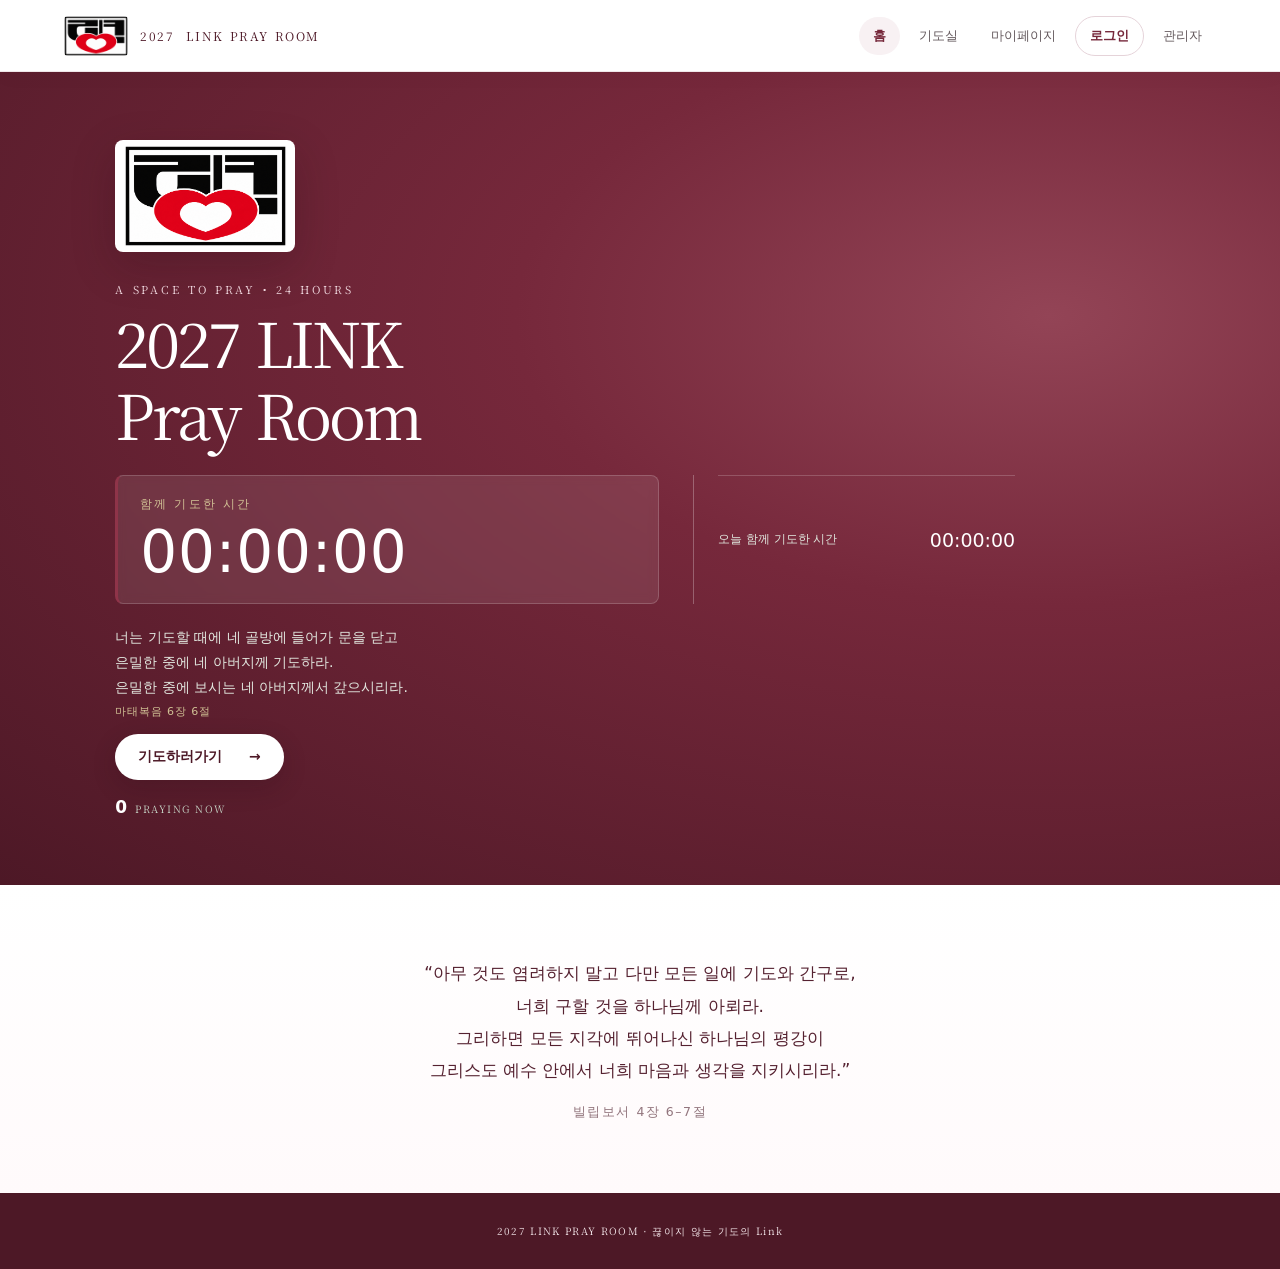
==== commit b9ea9642: "Add files via upload" ====
--- a/public/index.html
+++ b/public/index.html
@@ -1,6 +1,6 @@
 <!doctype html>
 <html lang="ko"><head><meta charset="utf-8"><meta name="viewport" content="width=device-width,initial-scale=1"><meta name="theme-color" content="#18392f"><meta name="apple-mobile-web-app-capable" content="yes"><meta name="apple-mobile-web-app-status-bar-style" content="black-translucent"><meta name="apple-mobile-web-app-title" content="LINK PRAY"><link rel="icon" type="image/png" sizes="192x192" href="./assets/link-pray-icon-white-192.png"><link rel="apple-touch-icon" sizes="180x180" href="./assets/apple-touch-icon-white.png"><link rel="manifest" href="./site.webmanifest"><title>2027 LINK PRAY ROOM</title>
-<style>:root{--green:#18392f;--deep:#122b24;--sage:#a6b9a5;--cream:#f6f3eb;--ink:#23332d;--muted:#7e8981;--line:#e4e5dc;--gold:#d7b878}*{box-sizing:border-box}body{margin:0;background:var(--cream);color:var(--ink);font-family:DM Sans,"Noto Serif KR",sans-serif}button,input,textarea,select{font:inherit}button{cursor:pointer}.top{height:72px;padding:0 max(5vw,24px);display:flex;align-items:center;justify-content:space-between;background:#f6f3ebee;border-bottom:1px solid #e8e6dd;position:sticky;top:0;z-index:5}.brand{display:flex;gap:11px;align-items:center;font-size:12px;letter-spacing:.14em;font-weight:700;color:var(--green)}.mark{width:31px;height:31px;border-radius:50%;background:var(--green);color:#f7f3e8;display:grid;place-items:center;font-family:serif;font-size:17px}.nav{display:flex;gap:5px;align-items:center}.nav button,.textbtn{border:0;background:transparent;color:#66746a;padding:10px 14px;border-radius:30px;font-size:13px}.nav button.active{background:#e8ebe3;color:var(--green);font-weight:700}.nav .login{color:var(--green);font-weight:700;border:1px solid #d9ded4}.page{display:none}.page.active{display:block}.hero{min-height:620px;background:linear-gradient(90deg,#0e261edb,#132f2575),radial-gradient(ellipse at 75% 30%,#8b9874,#405c49 35%,#19382e 75%);color:#fff;display:flex;align-items:center;padding:80px max(9vw,30px);position:relative;overflow:hidden}.hero:after{content:"\2733";position:absolute;right:12%;top:5%;font-size:360px;color:#ffffff08;font-family:serif}.hero-inner{max-width:650px;position:relative;z-index:1}.eyebrow{font-size:11px;letter-spacing:.25em;color:#d1c195;font-weight:600}.hero h1{font:500 clamp(42px,7vw,78px)/1.13 "Noto Serif KR",serif;letter-spacing:-.055em;margin:23px 0 18px}.hero p{font-size:15px;line-height:1.9;color:#e2e7df}.primary{background:var(--gold);color:#23342b;border:0;border-radius:4px;padding:15px 23px;font-size:14px;font-weight:700;margin-top:22px}.primary:disabled{opacity:.55;cursor:wait}.arrow{margin-left:22px}.stats{display:flex;gap:36px;margin-top:62px}.stat b{display:block;font-size:22px;font-weight:500}.stat span{font-size:10px;letter-spacing:.16em;color:#c4d0c3}.quote{padding:72px 24px;text-align:center;color:#42574a}.quote blockquote{font:400 22px/1.8 "Noto Serif KR",serif;margin:0 auto 15px}.quote small{letter-spacing:.12em;color:#899187}.shell{max-width:1080px;margin:auto;padding:54px 24px 90px}.heading{text-align:center;margin-bottom:34px}.heading .eyebrow{color:#a4854d}.heading h2{font:500 35px "Noto Serif KR",serif;margin:12px 0}.heading p{font-size:13px;color:var(--muted)}.room-grid{display:grid;grid-template-columns:1.35fr .8fr;gap:20px}.card{background:#fff;border:1px solid var(--line);border-radius:8px;padding:28px}.prayer-card{background:linear-gradient(145deg,#1b3b30,#29483a);color:#f5f3eb;min-height:280px;display:flex;flex-direction:column;justify-content:space-between}.prayer-card .label{font-size:10px;letter-spacing:.2em;color:#d3c08d}.prayer-card h3{font:400 25px/1.7 "Noto Serif KR",serif;max-width:540px;margin:22px 0}.prayer-card p{font-size:12px;color:#c5d0c5}.room-side h3,.card h3{font:500 17px "Noto Serif KR",serif;margin:0 0 19px}.people{display:flex;flex-direction:column;gap:13px}.person{display:flex;align-items:center;gap:10px;font-size:13px}.dot{width:7px;height:7px;background:#80a782;border-radius:50%;box-shadow:0 0 0 4px #eaf1e9}.pill{margin-left:auto;font-size:10px;color:#839087}.empty{font-size:12px;color:var(--muted);padding:12px 0}.timer{text-align:center;padding:22px 0}.timer strong{font-size:30px;font-weight:500;letter-spacing:.08em;color:var(--green)}.timer small{display:block;color:var(--muted);font-size:11px;margin-top:8px}.actions{display:flex;gap:10px;justify-content:center}.actions .primary{margin:0;padding:12px 20px}.secondary{background:#f1f2ed;color:#3b5547;border:1px solid #e4e7de;border-radius:4px;padding:12px 18px}.music{margin-top:20px;padding:15px 17px;background:#f6f6f1;border-radius:5px;display:flex;align-items:center;gap:12px;font-size:12px;color:#506053}.music audio{width:100%;height:34px}.music small{display:block;color:#899187;margin-top:4px}.profile-grid{display:grid;grid-template-columns:.8fr 1.2fr;gap:20px}.profile-name{font:500 24px "Noto Serif KR",serif}.bigtime{font-size:40px;color:var(--green);margin:22px 0 5px}.field{width:100%;border:1px solid var(--line);background:#fbfbf8;padding:13px;border-radius:4px;margin:7px 0 13px;color:var(--ink)}textarea.field{height:105px;resize:vertical}.topic{padding:14px;border:1px solid var(--line);border-radius:5px;margin:10px 0;font-size:13px;line-height:1.7}.topic small{display:block;color:#9a8a68;font-size:10px;margin-bottom:5px}.footer{background:var(--deep);color:#b8c4b9;text-align:center;padding:30px 20px;font-size:10px;letter-spacing:.13em}.modal{position:fixed;inset:0;z-index:20;background:#11261ecc;display:none;align-items:center;justify-content:center;padding:18px}.modal.open{display:flex}.modal-card{width:min(540px,100%);max-height:92vh;overflow:auto;background:var(--cream);padding:30px;border-radius:8px;box-shadow:0 18px 80px #0004}.modal-head{display:flex;justify-content:space-between;align-items:center}.modal-head h2{font:500 25px "Noto Serif KR",serif;margin:0}.close{background:none;border:0;font-size:25px;color:#617067}.tabs{display:flex;gap:6px;margin:20px 0}.tabs button{flex:1;padding:11px;background:#eceee7;border:0;border-radius:4px;color:#617067}.tabs button.active{background:var(--green);color:#fff}.formgrid{display:grid;grid-template-columns:1fr 1fr;gap:0 12px}.formgrid label,.loginform label{display:block;font-size:11px;color:#68756c}.formgrid input,.loginform input{display:block;width:100%;padding:12px;border:1px solid var(--line);background:#fff;border-radius:4px;margin:6px 0 13px}.loginform{display:none}.loginform.active{display:block}.formgrid[hidden]{display:none}.modal .primary{width:100%;margin:10px 0 0}.hint{font-size:11px;color:#818a82;line-height:1.7}.toast{position:fixed;bottom:24px;left:50%;transform:translate(-50%);background:#213b30;color:#fff;padding:12px 18px;border-radius:5px;font-size:12px;opacity:0;pointer-events:none;transition:.2s;z-index:30}.toast.show{opacity:1}.adminbox{max-width:650px;margin:20px auto}.adminbox p{font-size:12px;color:var(--muted);line-height:1.8}.adminbox input[type=file]{display:block;margin:15px 0}.hidden{display:none!important}.profile-label{display:block;font-size:11px;color:#68756c}.answer-box{margin-top:13px;padding:13px;background:#f4f4ee;border:1px solid #e6e7df;border-radius:4px;color:#59655c}.answer-box strong{display:block;font-size:11px;color:#7f8b7e;margin-bottom:6px}.response-button{border:0;background:transparent;color:#55725f;padding:8px 0 0;font-size:11px}.response-editor{margin-top:10px}.topic-actions{display:flex;gap:14px;margin-top:5px}.topic-actions .response-button{padding:8px 0}.topic-actions .response-button:hover{text-decoration:underline}@media(max-width:700px){.top{height:62px;padding:0 13px}.brand{font-size:9px;letter-spacing:.1em}.mark{width:27px;height:27px}.nav{gap:0}.nav button{padding:9px 8px;font-size:10px}.hero{min-height:570px;padding:55px 25px}.hero h1{font-size:47px}.stats{gap:22px}.room-grid,.profile-grid{grid-template-columns:1fr}.shell{padding:43px 15px 70px}.card{padding:21px}.formgrid{grid-template-columns:1fr}.modal-card{padding:22px}}</style><style>.music{display:flex;flex-wrap:nowrap;align-items:center}.music>span{flex:0 0 auto}.music>div{flex:1 1 180px;min-width:100px}.music audio{flex:1 1 240px;width:auto;min-width:180px}@media(max-width:700px){.music{flex-wrap:wrap}.music>div{flex:1 1 120px}.music audio{flex:1 1 calc(100% - 27px);width:calc(100% - 27px);min-width:0;margin-left:27px}}</style><style>.music{display:flex;flex-wrap:nowrap;align-items:center}.music>span{flex:0 0 auto}.music>div{flex:1 1 180px;min-width:100px}.music audio{flex:1 1 240px;width:auto;min-width:180px}@media(max-width:700px){.music{flex-wrap:wrap}.music>div{flex:1 1 120px}.music audio{flex:1 1 calc(100% - 27px);width:calc(100% - 27px);min-width:0;margin-left:27px}}</style><style>.youtube-wrap{margin-top:14px;border-radius:5px;overflow:hidden;background:#111}.youtube-wrap iframe{display:block;width:100%;min-height:200px;aspect-ratio:16/9;border:0}.admin-global-total{display:flex;justify-content:space-between;align-items:center;padding:12px 0;border-bottom:1px solid var(--line);font-size:12px}.admin-global-total strong{font-size:18px;color:var(--green)}.admin-person-row{display:grid;grid-template-columns:minmax(120px,1fr) auto auto;align-items:center;gap:12px;padding:11px 0;border-bottom:1px solid var(--line)}.admin-person-row>div{min-width:0}.admin-person-row b,.admin-person-row small{display:block}.admin-person-row b{font-size:12px}.admin-person-row small{font-size:10px;color:var(--muted);margin-top:4px}.admin-person-row>strong{font-size:12px;white-space:nowrap}.admin-person-row button{padding:8px 10px;font-size:11px;white-space:nowrap}@media(max-width:700px){.top{height:auto;min-height:62px;flex-wrap:wrap;gap:8px;padding:10px 13px}.brand{font-size:9px;letter-spacing:.1em}.nav{width:100%;overflow-x:auto;justify-content:flex-start;scrollbar-width:none}.nav::-webkit-scrollbar{display:none}.nav button{flex:0 0 auto;white-space:nowrap}.hero .stats{flex-wrap:wrap}.adminbox{padding:18px}.admin-person-row{grid-template-columns:minmax(0,1fr) auto;gap:9px}.admin-person-row>div{grid-column:1/3}.admin-person-row button{width:100%}.youtube-wrap iframe{min-height:200px}}</style><style>@media(max-width:700px){.top{height:auto;min-height:60px;flex-wrap:wrap;gap:8px;padding:10px 12px}.brand{font-size:10px;letter-spacing:.08em}.nav{width:100%;overflow-x:auto;justify-content:flex-start;gap:3px;scrollbar-width:none}.nav::-webkit-scrollbar{display:none}.nav button{flex:0 0 auto;min-height:42px;padding:10px 12px;font-size:12px;white-space:nowrap}.hero{min-height:calc(100svh - 106px);padding:48px 22px}.hero h1{font-size:clamp(40px,12vw,56px)}.hero p{font-size:14px}.hero:after{right:-18%;font-size:240px}.stats{gap:18px;margin-top:42px}.stat{min-width:105px}.stat b{font-size:19px}.shell{padding:32px 14px 54px}.heading{margin-bottom:23px}.heading h2{font-size:29px}.heading p{line-height:1.7}.room-grid,.profile-grid{grid-template-columns:minmax(0,1fr);gap:14px}.card{padding:18px}.prayer-card{min-height:240px}.prayer-card h3{font-size:21px;line-height:1.65}.actions{gap:8px}.actions button{flex:1;min-height:48px;padding:12px 8px!important}.timer strong{font-size:28px}.music{flex-wrap:wrap;gap:10px}.music>div{flex:1 1 calc(100% - 40px);min-width:0}.music audio{width:100%;min-width:0}.youtube-wrap{width:100%}.adminbox{margin:0;padding:18px}.admin-person-row{grid-template-columns:minmax(0,1fr) auto;gap:8px}.admin-person-row>div{grid-column:1/3}.admin-person-row button{width:100%;min-height:42px}.formgrid{grid-template-columns:1fr}.field{font-size:16px;padding:13px}.modal{padding:10px;align-items:flex-end}.modal-card{width:100%;max-height:92svh;padding:20px;border-radius:12px 12px 6px 6px}.modal-head h2{font-size:22px}.modal .primary,.modal .secondary{min-height:46px}.footer{padding:24px 14px;line-height:1.7}.toast{width:calc(100% - 28px);bottom:14px;text-align:center}.topic{overflow-wrap:anywhere}.profile-details{line-height:1.8}.signed-out{text-align:center}}@media(min-width:701px)and (max-width:900px){.top{padding:0 20px}.nav button{padding:9px 10px}.shell{padding-right:20px;padding-left:20px}.room-grid{grid-template-columns:1.1fr .9fr}}</style><style>.room-topic-list{display:grid;gap:18px}.room-topic-entry{padding:0 0 16px;border-bottom:1px solid #ffffff26}.room-topic-entry:last-child{padding-bottom:0;border-bottom:0}.room-topic-entry h3{font:500 18px/1.5 "Noto Serif KR",serif;margin:0 0 7px;color:#e5d7a9}.room-topic-entry p{font:400 16px/1.8 "Noto Serif KR",serif;margin:0;color:#f5f3eb;white-space:pre-wrap}.shared-topic-entry{padding:16px;margin:12px 0;background:#f7f7f2;border:1px solid var(--line);border-radius:6px}.shared-topic-entry .field{margin:6px 0 10px}.admin-group{padding:15px 0;border-bottom:1px solid var(--line)}.admin-group>h4{display:flex;justify-content:space-between;align-items:center;margin:0 0 10px;color:var(--green);font-size:16px}.admin-group>h4 span,.admin-darabang-group>h5 span{font-size:11px;color:var(--muted);font-weight:400}.admin-darabang-group{padding:10px 0 4px 14px;border-left:2px solid #e7e8df}.admin-darabang-group>h5{display:flex;justify-content:space-between;margin:0 0 8px;font-size:13px;font-weight:600;color:#526658}.shared-topic-title{font:500 14px "Noto Serif KR",serif;margin:0 0 7px;color:var(--green)}@media(max-width:700px){.room-topic-entry p{font-size:15px}.shared-topic-entry{padding:12px}.admin-darabang-group{padding-left:10px}}</style><style>.shared-prayer-tabs{flex-wrap:wrap;margin:16px 0}.shared-prayer-tabs button{font-size:12px}.shared-prayer-tabs button.active{background:var(--green);color:#fff}.personal-topic-choices{display:grid;grid-template-columns:repeat(auto-fit,minmax(150px,1fr));gap:9px}.personal-topic-choice{display:flex;align-items:center;justify-content:space-between;gap:10px;padding:13px;background:#f7f8f3;border:1px solid var(--line);border-radius:5px;color:var(--ink);text-align:left}.personal-topic-choice:hover{border-color:#a6b9a5;background:#f0f3eb}.personal-topic-choice span{font-size:13px;font-weight:600}.personal-topic-choice small{font-size:10px;color:var(--muted);white-space:nowrap}.personal-topic-breadcrumb{display:flex;align-items:center;gap:8px;flex-wrap:wrap;margin:4px 0 16px;color:var(--muted);font-size:12px}.personal-topic-heading{font:500 16px "Noto Serif KR",serif;color:var(--green);margin:8px 0 12px}.admin-group{margin:12px 0}.admin-group>h4{margin-bottom:10px}@media(max-width:700px){.shared-prayer-tabs{display:grid;grid-template-columns:1fr}.shared-prayer-tabs button{min-height:42px}.personal-topic-choices{grid-template-columns:1fr}.personal-topic-choice{min-height:48px}}</style><style>.hero:after{display:none!important;content:none!important}</style><style>.room-topic-entry h3{font-size:23px!important;line-height:1.45}.topic-prayer-total{display:block;margin-top:13px;color:#d8c99f;font-size:12px;letter-spacing:.03em}.completed-prayer-archive{margin-top:24px}.completed-prayer-archive>h3{margin:0 0 12px;color:var(--green)}.completed-prayer-entry{display:flex;justify-content:space-between;align-items:flex-start;gap:18px;padding:17px 0;border-top:1px solid var(--line)}.completed-prayer-entry h3{margin:0 0 6px;color:var(--green);font:600 17px/1.5 "Noto Serif KR",serif}.completed-prayer-entry p{margin:0;white-space:pre-wrap;font-size:13px;line-height:1.7}.completed-prayer-entry>small{flex:0 0 auto;color:var(--muted);font-size:11px;text-align:right}.completed-prayer-entry strong{display:inline-block;margin-top:5px;color:var(--green);font-size:13px}.admin-member-card{display:block!important;padding:14px 0!important}.admin-member-heading{display:grid;grid-template-columns:minmax(100px,1fr) minmax(180px,2fr) auto;align-items:center;gap:12px}.admin-member-heading small{font-size:11px;color:var(--muted)}.admin-member-fields{display:grid;grid-template-columns:repeat(3,minmax(0,1fr));gap:9px;margin:12px 0}.admin-member-fields label{font-size:11px;color:var(--muted)}.admin-member-fields .field{margin-top:5px}.topic-prayer-total{color:#66746a!important}.room-topic-entry .topic-prayer-total{color:#d8c99f!important}@media(max-width:600px){.completed-prayer-entry{display:block}.completed-prayer-entry>small{display:block;margin-top:10px;text-align:left}.admin-member-heading{grid-template-columns:1fr auto}.admin-member-heading small{grid-column:1/-1;grid-row:2}.admin-member-fields{grid-template-columns:1fr}.completed-prayer-archive{padding:18px}}</style><style>.admin-tabs{display:grid;grid-template-columns:repeat(4,minmax(0,1fr));margin:0 0 22px}.admin-tabs button{font-size:13px}.admin-tabs button.active{background:var(--green);color:#fff}.admin-panels{display:grid;gap:18px}.admin-panel{margin:0}.admin-panel-subsection{margin-top:28px}.admin-global-total{margin:0 0 10px;padding:12px;background:#f5f6f1;border-radius:4px;color:var(--muted);font-size:13px}.admin-global-total strong{color:var(--green);font-size:18px}.admin-member-navigation{margin-top:18px}.admin-member-choice-grid{display:grid;grid-template-columns:repeat(auto-fit,minmax(140px,1fr));gap:10px}.admin-member-choice{display:flex;align-items:center;justify-content:space-between;gap:10px;min-height:54px;padding:13px 15px;border:1px solid var(--line);border-radius:5px;background:#f8f9f5;color:var(--green);text-align:left}.admin-member-choice:hover{border-color:var(--sage);background:#f0f3eb}.admin-member-choice strong{font-size:14px}.admin-member-choice small{font-size:11px;color:var(--muted);white-space:nowrap}.admin-member-path>p{color:var(--muted);font-size:13px}.admin-member-heading{grid-template-columns:minmax(130px,1fr) minmax(160px,2fr) auto}.admin-member-fields{grid-template-columns:repeat(3,minmax(0,1fr))}@media(max-width:760px){.admin-tabs{grid-template-columns:repeat(2,minmax(0,1fr))}.admin-tabs button{min-height:48px;padding:9px;font-size:12px}}@media(max-width:520px){.admin-tabs{grid-template-columns:1fr 1fr}.admin-member-heading{grid-template-columns:1fr}.admin-member-heading small{grid-column:auto;grid-row:auto}.admin-member-fields{grid-template-columns:1fr}}</style><style>.signup-choice-label{grid-column:1/-1;display:block;font-size:12px;color:#526658;font-weight:600;margin-top:2px}.signup-choice-select{display:block;width:100%;min-height:50px;padding:13px 44px 13px 14px;margin:7px 0 13px;border:1px solid #d9ded4;border-radius:5px;background-color:#fff;color:#23332d;font-size:15px;line-height:1.4;appearance:none;-webkit-appearance:none;box-shadow:0 1px 2px #18392f0a;background-image:linear-gradient(45deg,transparent 50%,#627369 50%),linear-gradient(135deg,#627369 50%,transparent 50%);background-position:calc(100% - 19px) 50%,calc(100% - 13px) 50%;background-size:6px 6px;background-repeat:no-repeat}.signup-choice-select:focus{outline:2px solid #a6b9a5;outline-offset:1px;border-color:#6f8c78}.signup-choice-select option{font-size:15px;padding:8px}@media(max-width:700px){.signup-choice-label{font-size:12px}.signup-choice-select{min-height:52px;font-size:16px;padding:14px 44px 14px 14px}}</style><link rel="preconnect" href="https://fonts.googleapis.com"><link rel="preconnect" href="https://fonts.gstatic.com" crossorigin><link href="https://fonts.googleapis.com/css2?family=Noto+Serif+KR:wght@400&display=swap" rel="stylesheet"><link rel="stylesheet" href="./theme.css?v=21"><style>.person-name{display:inline-flex;align-items:baseline}.room-role-label{margin-left:1px;color:#a2aba4;font-size:.78em;font-weight:400;white-space:nowrap}</style><style>.admin-today-prayers{margin-top:16px;padding:18px;background:#fff;border:1px solid #e4e5dc;border-radius:7px}.admin-today-prayers h4{margin:0 0 5px;color:#23332d;font-size:15px}.admin-today-prayers>p{margin:0 0 12px;color:#7e8981;font-size:12px}.admin-today-prayer-list{display:grid;gap:8px}.admin-today-person{display:flex;justify-content:space-between;align-items:center;gap:10px;padding:11px 13px;background:#f7f8f4;border-radius:5px}.admin-today-person>div{display:flex;align-items:center;gap:8px}.admin-today-person strong{font-size:13px;color:#23332d}.admin-today-person small{font-size:12px;color:#7e8981;text-align:right}.admin-today-active{font-size:10px;color:#55745d;background:#e8efe7;border-radius:20px;padding:4px 8px}@media(max-width:520px){.admin-today-person{align-items:flex-start;flex-direction:column}.admin-today-person small{text-align:left}}</style><style>.hero-inner{max-width:900px;width:100%}.hero .hero-title{font:500 clamp(38px,5.4vw,62px)/1.08 'Noto Serif KR',serif;letter-spacing:-.05em;margin:12px 0 22px}.hero-time-layout{display:grid;grid-template-columns:minmax(0,1.35fr) minmax(260px,.8fr);gap:34px;align-items:stretch;margin:0 0 21px}.hero-main-time{display:flex;flex-direction:column;justify-content:center;padding-left:21px;border-left:2px solid var(--gold)}.hero-main-time>span{font-size:12px;letter-spacing:.18em;color:#d1c195;margin-bottom:9px}.hero-main-time>strong{font:500 clamp(42px,5.2vw,58px)/1.05 'DM Sans',sans-serif;letter-spacing:.015em;color:#fff;white-space:nowrap}.hero-side-times{display:grid;grid-template-rows:1fr 1fr;border-left:1px solid #ffffff45;padding-left:24px}.hero-side-time{display:flex;justify-content:space-between;align-items:center;gap:14px;min-height:47px}.hero-side-time+.hero-side-time{border-top:1px solid #ffffff30}.hero-side-time>span{font-size:12px;line-height:1.45;color:#dfe5dc}.hero-side-time>strong{font-size:19px;font-weight:500;white-space:nowrap;color:#fff}.hero .hero-scripture{margin:20px 0 2px;font-size:14px;line-height:1.8;color:#e2e7df}.hero .hero-verse{display:block;margin-top:4px;color:#d1c195;font-size:11px}.hero .primary{margin-top:15px}.hero-live-count{display:flex;align-items:baseline;gap:8px;margin-top:17px;color:#c4d0c3}.hero-live-count b{font-size:17px;font-weight:600;color:#fff}.hero-live-count span{font-size:10px;letter-spacing:.15em}@media(max-width:700px){.hero{padding:52px 24px}.hero .hero-title{font-size:clamp(36px,10vw,52px);margin:10px 0 18px}.hero-time-layout{grid-template-columns:1fr;gap:15px;margin-bottom:17px}.hero-main-time{padding-left:15px}.hero-main-time>strong{font-size:clamp(38px,10vw,50px)}.hero-side-times{border-left:0;padding-left:0}.hero-side-time{min-height:43px}.hero-side-time>strong{font-size:17px}.hero .hero-scripture{font-size:13px;margin-top:16px}}</style><style>.hero-side-times.solo{grid-template-rows:1fr}</style></head><body>
+<style>:root{--green:#18392f;--deep:#122b24;--sage:#a6b9a5;--cream:#f6f3eb;--ink:#23332d;--muted:#7e8981;--line:#e4e5dc;--gold:#d7b878}*{box-sizing:border-box}body{margin:0;background:var(--cream);color:var(--ink);font-family:DM Sans,"Noto Serif KR",sans-serif}button,input,textarea,select{font:inherit}button{cursor:pointer}.top{height:72px;padding:0 max(5vw,24px);display:flex;align-items:center;justify-content:space-between;background:#f6f3ebee;border-bottom:1px solid #e8e6dd;position:sticky;top:0;z-index:5}.brand{display:flex;gap:11px;align-items:center;font-size:12px;letter-spacing:.14em;font-weight:700;color:var(--green)}.mark{width:31px;height:31px;border-radius:50%;background:var(--green);color:#f7f3e8;display:grid;place-items:center;font-family:serif;font-size:17px}.nav{display:flex;gap:5px;align-items:center}.nav button,.textbtn{border:0;background:transparent;color:#66746a;padding:10px 14px;border-radius:30px;font-size:13px}.nav button.active{background:#e8ebe3;color:var(--green);font-weight:700}.nav .login{color:var(--green);font-weight:700;border:1px solid #d9ded4}.page{display:none}.page.active{display:block}.hero{min-height:620px;background:linear-gradient(90deg,#0e261edb,#132f2575),radial-gradient(ellipse at 75% 30%,#8b9874,#405c49 35%,#19382e 75%);color:#fff;display:flex;align-items:center;padding:80px max(9vw,30px);position:relative;overflow:hidden}.hero:after{content:"\2733";position:absolute;right:12%;top:5%;font-size:360px;color:#ffffff08;font-family:serif}.hero-inner{max-width:650px;position:relative;z-index:1}.eyebrow{font-size:11px;letter-spacing:.25em;color:#d1c195;font-weight:600}.hero h1{font:500 clamp(42px,7vw,78px)/1.13 "Noto Serif KR",serif;letter-spacing:-.055em;margin:23px 0 18px}.hero p{font-size:15px;line-height:1.9;color:#e2e7df}.primary{background:var(--gold);color:#23342b;border:0;border-radius:4px;padding:15px 23px;font-size:14px;font-weight:700;margin-top:22px}.primary:disabled{opacity:.55;cursor:wait}.arrow{margin-left:22px}.stats{display:flex;gap:36px;margin-top:62px}.stat b{display:block;font-size:22px;font-weight:500}.stat span{font-size:10px;letter-spacing:.16em;color:#c4d0c3}.quote{padding:72px 24px;text-align:center;color:#42574a}.quote blockquote{font:400 22px/1.8 "Noto Serif KR",serif;margin:0 auto 15px}.quote small{letter-spacing:.12em;color:#899187}.shell{max-width:1080px;margin:auto;padding:54px 24px 90px}.heading{text-align:center;margin-bottom:34px}.heading .eyebrow{color:#a4854d}.heading h2{font:500 35px "Noto Serif KR",serif;margin:12px 0}.heading p{font-size:13px;color:var(--muted)}.room-grid{display:grid;grid-template-columns:1.35fr .8fr;gap:20px}.card{background:#fff;border:1px solid var(--line);border-radius:8px;padding:28px}.prayer-card{background:linear-gradient(145deg,#1b3b30,#29483a);color:#f5f3eb;min-height:280px;display:flex;flex-direction:column;justify-content:space-between}.prayer-card .label{font-size:10px;letter-spacing:.2em;color:#d3c08d}.prayer-card h3{font:400 25px/1.7 "Noto Serif KR",serif;max-width:540px;margin:22px 0}.prayer-card p{font-size:12px;color:#c5d0c5}.room-side h3,.card h3{font:500 17px "Noto Serif KR",serif;margin:0 0 19px}.people{display:flex;flex-direction:column;gap:13px}.person{display:flex;align-items:center;gap:10px;font-size:13px}.dot{width:7px;height:7px;background:#80a782;border-radius:50%;box-shadow:0 0 0 4px #eaf1e9}.pill{margin-left:auto;font-size:10px;color:#839087}.empty{font-size:12px;color:var(--muted);padding:12px 0}.timer{text-align:center;padding:22px 0}.timer strong{font-size:30px;font-weight:500;letter-spacing:.08em;color:var(--green)}.timer small{display:block;color:var(--muted);font-size:11px;margin-top:8px}.actions{display:flex;gap:10px;justify-content:center}.actions .primary{margin:0;padding:12px 20px}.secondary{background:#f1f2ed;color:#3b5547;border:1px solid #e4e7de;border-radius:4px;padding:12px 18px}.music{margin-top:20px;padding:15px 17px;background:#f6f6f1;border-radius:5px;display:flex;align-items:center;gap:12px;font-size:12px;color:#506053}.music audio{width:100%;height:34px}.music small{display:block;color:#899187;margin-top:4px}.profile-grid{display:grid;grid-template-columns:.8fr 1.2fr;gap:20px}.profile-name{font:500 24px "Noto Serif KR",serif}.bigtime{font-size:40px;color:var(--green);margin:22px 0 5px}.field{width:100%;border:1px solid var(--line);background:#fbfbf8;padding:13px;border-radius:4px;margin:7px 0 13px;color:var(--ink)}textarea.field{height:105px;resize:vertical}.topic{padding:14px;border:1px solid var(--line);border-radius:5px;margin:10px 0;font-size:13px;line-height:1.7}.topic small{display:block;color:#9a8a68;font-size:10px;margin-bottom:5px}.footer{background:var(--deep);color:#b8c4b9;text-align:center;padding:30px 20px;font-size:10px;letter-spacing:.13em}.modal{position:fixed;inset:0;z-index:20;background:#11261ecc;display:none;align-items:center;justify-content:center;padding:18px}.modal.open{display:flex}.modal-card{width:min(540px,100%);max-height:92vh;overflow:auto;background:var(--cream);padding:30px;border-radius:8px;box-shadow:0 18px 80px #0004}.modal-head{display:flex;justify-content:space-between;align-items:center}.modal-head h2{font:500 25px "Noto Serif KR",serif;margin:0}.close{background:none;border:0;font-size:25px;color:#617067}.tabs{display:flex;gap:6px;margin:20px 0}.tabs button{flex:1;padding:11px;background:#eceee7;border:0;border-radius:4px;color:#617067}.tabs button.active{background:var(--green);color:#fff}.formgrid{display:grid;grid-template-columns:1fr 1fr;gap:0 12px}.formgrid label,.loginform label{display:block;font-size:11px;color:#68756c}.formgrid input,.loginform input{display:block;width:100%;padding:12px;border:1px solid var(--line);background:#fff;border-radius:4px;margin:6px 0 13px}.loginform{display:none}.loginform.active{display:block}.formgrid[hidden]{display:none}.modal .primary{width:100%;margin:10px 0 0}.hint{font-size:11px;color:#818a82;line-height:1.7}.toast{position:fixed;bottom:24px;left:50%;transform:translate(-50%);background:#213b30;color:#fff;padding:12px 18px;border-radius:5px;font-size:12px;opacity:0;pointer-events:none;transition:.2s;z-index:30}.toast.show{opacity:1}.adminbox{max-width:650px;margin:20px auto}.adminbox p{font-size:12px;color:var(--muted);line-height:1.8}.adminbox input[type=file]{display:block;margin:15px 0}.hidden{display:none!important}.profile-label{display:block;font-size:11px;color:#68756c}.answer-box{margin-top:13px;padding:13px;background:#f4f4ee;border:1px solid #e6e7df;border-radius:4px;color:#59655c}.answer-box strong{display:block;font-size:11px;color:#7f8b7e;margin-bottom:6px}.response-button{border:0;background:transparent;color:#55725f;padding:8px 0 0;font-size:11px}.response-editor{margin-top:10px}.topic-actions{display:flex;gap:14px;margin-top:5px}.topic-actions .response-button{padding:8px 0}.topic-actions .response-button:hover{text-decoration:underline}@media(max-width:700px){.top{height:62px;padding:0 13px}.brand{font-size:9px;letter-spacing:.1em}.mark{width:27px;height:27px}.nav{gap:0}.nav button{padding:9px 8px;font-size:10px}.hero{min-height:570px;padding:55px 25px}.hero h1{font-size:47px}.stats{gap:22px}.room-grid,.profile-grid{grid-template-columns:1fr}.shell{padding:43px 15px 70px}.card{padding:21px}.formgrid{grid-template-columns:1fr}.modal-card{padding:22px}}</style><style>.music{display:flex;flex-wrap:nowrap;align-items:center}.music>span{flex:0 0 auto}.music>div{flex:1 1 180px;min-width:100px}.music audio{flex:1 1 240px;width:auto;min-width:180px}@media(max-width:700px){.music{flex-wrap:wrap}.music>div{flex:1 1 120px}.music audio{flex:1 1 calc(100% - 27px);width:calc(100% - 27px);min-width:0;margin-left:27px}}</style><style>.music{display:flex;flex-wrap:nowrap;align-items:center}.music>span{flex:0 0 auto}.music>div{flex:1 1 180px;min-width:100px}.music audio{flex:1 1 240px;width:auto;min-width:180px}@media(max-width:700px){.music{flex-wrap:wrap}.music>div{flex:1 1 120px}.music audio{flex:1 1 calc(100% - 27px);width:calc(100% - 27px);min-width:0;margin-left:27px}}</style><style>.youtube-wrap{margin-top:14px;border-radius:5px;overflow:hidden;background:#111}.youtube-wrap iframe{display:block;width:100%;min-height:200px;aspect-ratio:16/9;border:0}.admin-global-total{display:flex;justify-content:space-between;align-items:center;padding:12px 0;border-bottom:1px solid var(--line);font-size:12px}.admin-global-total strong{font-size:18px;color:var(--green)}.admin-person-row{display:grid;grid-template-columns:minmax(120px,1fr) auto auto;align-items:center;gap:12px;padding:11px 0;border-bottom:1px solid var(--line)}.admin-person-row>div{min-width:0}.admin-person-row b,.admin-person-row small{display:block}.admin-person-row b{font-size:12px}.admin-person-row small{font-size:10px;color:var(--muted);margin-top:4px}.admin-person-row>strong{font-size:12px;white-space:nowrap}.admin-person-row button{padding:8px 10px;font-size:11px;white-space:nowrap}@media(max-width:700px){.top{height:auto;min-height:62px;flex-wrap:wrap;gap:8px;padding:10px 13px}.brand{font-size:9px;letter-spacing:.1em}.nav{width:100%;overflow-x:auto;justify-content:flex-start;scrollbar-width:none}.nav::-webkit-scrollbar{display:none}.nav button{flex:0 0 auto;white-space:nowrap}.hero .stats{flex-wrap:wrap}.adminbox{padding:18px}.admin-person-row{grid-template-columns:minmax(0,1fr) auto;gap:9px}.admin-person-row>div{grid-column:1/3}.admin-person-row button{width:100%}.youtube-wrap iframe{min-height:200px}}</style><style>@media(max-width:700px){.top{height:auto;min-height:60px;flex-wrap:wrap;gap:8px;padding:10px 12px}.brand{font-size:10px;letter-spacing:.08em}.nav{width:100%;overflow-x:auto;justify-content:flex-start;gap:3px;scrollbar-width:none}.nav::-webkit-scrollbar{display:none}.nav button{flex:0 0 auto;min-height:42px;padding:10px 12px;font-size:12px;white-space:nowrap}.hero{min-height:calc(100svh - 106px);padding:48px 22px}.hero h1{font-size:clamp(40px,12vw,56px)}.hero p{font-size:14px}.hero:after{right:-18%;font-size:240px}.stats{gap:18px;margin-top:42px}.stat{min-width:105px}.stat b{font-size:19px}.shell{padding:32px 14px 54px}.heading{margin-bottom:23px}.heading h2{font-size:29px}.heading p{line-height:1.7}.room-grid,.profile-grid{grid-template-columns:minmax(0,1fr);gap:14px}.card{padding:18px}.prayer-card{min-height:240px}.prayer-card h3{font-size:21px;line-height:1.65}.actions{gap:8px}.actions button{flex:1;min-height:48px;padding:12px 8px!important}.timer strong{font-size:28px}.music{flex-wrap:wrap;gap:10px}.music>div{flex:1 1 calc(100% - 40px);min-width:0}.music audio{width:100%;min-width:0}.youtube-wrap{width:100%}.adminbox{margin:0;padding:18px}.admin-person-row{grid-template-columns:minmax(0,1fr) auto;gap:8px}.admin-person-row>div{grid-column:1/3}.admin-person-row button{width:100%;min-height:42px}.formgrid{grid-template-columns:1fr}.field{font-size:16px;padding:13px}.modal{padding:10px;align-items:flex-end}.modal-card{width:100%;max-height:92svh;padding:20px;border-radius:12px 12px 6px 6px}.modal-head h2{font-size:22px}.modal .primary,.modal .secondary{min-height:46px}.footer{padding:24px 14px;line-height:1.7}.toast{width:calc(100% - 28px);bottom:14px;text-align:center}.topic{overflow-wrap:anywhere}.profile-details{line-height:1.8}.signed-out{text-align:center}}@media(min-width:701px)and (max-width:900px){.top{padding:0 20px}.nav button{padding:9px 10px}.shell{padding-right:20px;padding-left:20px}.room-grid{grid-template-columns:1.1fr .9fr}}</style><style>.room-topic-list{display:grid;gap:18px}.room-topic-entry{padding:0 0 16px;border-bottom:1px solid #ffffff26}.room-topic-entry:last-child{padding-bottom:0;border-bottom:0}.room-topic-entry h3{font:500 18px/1.5 "Noto Serif KR",serif;margin:0 0 7px;color:#e5d7a9}.room-topic-entry p{font:400 16px/1.8 "Noto Serif KR",serif;margin:0;color:#f5f3eb;white-space:pre-wrap}.shared-topic-entry{padding:16px;margin:12px 0;background:#f7f7f2;border:1px solid var(--line);border-radius:6px}.shared-topic-entry .field{margin:6px 0 10px}.admin-group{padding:15px 0;border-bottom:1px solid var(--line)}.admin-group>h4{display:flex;justify-content:space-between;align-items:center;margin:0 0 10px;color:var(--green);font-size:16px}.admin-group>h4 span,.admin-darabang-group>h5 span{font-size:11px;color:var(--muted);font-weight:400}.admin-darabang-group{padding:10px 0 4px 14px;border-left:2px solid #e7e8df}.admin-darabang-group>h5{display:flex;justify-content:space-between;margin:0 0 8px;font-size:13px;font-weight:600;color:#526658}.shared-topic-title{font:500 14px "Noto Serif KR",serif;margin:0 0 7px;color:var(--green)}@media(max-width:700px){.room-topic-entry p{font-size:15px}.shared-topic-entry{padding:12px}.admin-darabang-group{padding-left:10px}}</style><style>.shared-prayer-tabs{flex-wrap:wrap;margin:16px 0}.shared-prayer-tabs button{font-size:12px}.shared-prayer-tabs button.active{background:var(--green);color:#fff}.personal-topic-choices{display:grid;grid-template-columns:repeat(auto-fit,minmax(150px,1fr));gap:9px}.personal-topic-choice{display:flex;align-items:center;justify-content:space-between;gap:10px;padding:13px;background:#f7f8f3;border:1px solid var(--line);border-radius:5px;color:var(--ink);text-align:left}.personal-topic-choice:hover{border-color:#a6b9a5;background:#f0f3eb}.personal-topic-choice span{font-size:13px;font-weight:600}.personal-topic-choice small{font-size:10px;color:var(--muted);white-space:nowrap}.personal-topic-breadcrumb{display:flex;align-items:center;gap:8px;flex-wrap:wrap;margin:4px 0 16px;color:var(--muted);font-size:12px}.personal-topic-heading{font:500 16px "Noto Serif KR",serif;color:var(--green);margin:8px 0 12px}.admin-group{margin:12px 0}.admin-group>h4{margin-bottom:10px}@media(max-width:700px){.shared-prayer-tabs{display:grid;grid-template-columns:1fr}.shared-prayer-tabs button{min-height:42px}.personal-topic-choices{grid-template-columns:1fr}.personal-topic-choice{min-height:48px}}</style><style>.hero:after{display:none!important;content:none!important}</style><style>.room-topic-entry h3{font-size:23px!important;line-height:1.45}.topic-prayer-total{display:block;margin-top:13px;color:#d8c99f;font-size:12px;letter-spacing:.03em}.completed-prayer-archive{margin-top:24px}.completed-prayer-archive>h3{margin:0 0 12px;color:var(--green)}.completed-prayer-entry{display:flex;justify-content:space-between;align-items:flex-start;gap:18px;padding:17px 0;border-top:1px solid var(--line)}.completed-prayer-entry h3{margin:0 0 6px;color:var(--green);font:600 17px/1.5 "Noto Serif KR",serif}.completed-prayer-entry p{margin:0;white-space:pre-wrap;font-size:13px;line-height:1.7}.completed-prayer-entry>small{flex:0 0 auto;color:var(--muted);font-size:11px;text-align:right}.completed-prayer-entry strong{display:inline-block;margin-top:5px;color:var(--green);font-size:13px}.admin-member-card{display:block!important;padding:14px 0!important}.admin-member-heading{display:grid;grid-template-columns:minmax(100px,1fr) minmax(180px,2fr) auto;align-items:center;gap:12px}.admin-member-heading small{font-size:11px;color:var(--muted)}.admin-member-fields{display:grid;grid-template-columns:repeat(3,minmax(0,1fr));gap:9px;margin:12px 0}.admin-member-fields label{font-size:11px;color:var(--muted)}.admin-member-fields .field{margin-top:5px}.topic-prayer-total{color:#66746a!important}.room-topic-entry .topic-prayer-total{color:#d8c99f!important}@media(max-width:600px){.completed-prayer-entry{display:block}.completed-prayer-entry>small{display:block;margin-top:10px;text-align:left}.admin-member-heading{grid-template-columns:1fr auto}.admin-member-heading small{grid-column:1/-1;grid-row:2}.admin-member-fields{grid-template-columns:1fr}.completed-prayer-archive{padding:18px}}</style><style>.admin-tabs{display:grid;grid-template-columns:repeat(4,minmax(0,1fr));margin:0 0 22px}.admin-tabs button{font-size:13px}.admin-tabs button.active{background:var(--green);color:#fff}.admin-panels{display:grid;gap:18px}.admin-panel{margin:0}.admin-panel-subsection{margin-top:28px}.admin-global-total{margin:0 0 10px;padding:12px;background:#f5f6f1;border-radius:4px;color:var(--muted);font-size:13px}.admin-global-total strong{color:var(--green);font-size:18px}.admin-member-navigation{margin-top:18px}.admin-member-choice-grid{display:grid;grid-template-columns:repeat(auto-fit,minmax(140px,1fr));gap:10px}.admin-member-choice{display:flex;align-items:center;justify-content:space-between;gap:10px;min-height:54px;padding:13px 15px;border:1px solid var(--line);border-radius:5px;background:#f8f9f5;color:var(--green);text-align:left}.admin-member-choice:hover{border-color:var(--sage);background:#f0f3eb}.admin-member-choice strong{font-size:14px}.admin-member-choice small{font-size:11px;color:var(--muted);white-space:nowrap}.admin-member-path>p{color:var(--muted);font-size:13px}.admin-member-heading{grid-template-columns:minmax(130px,1fr) minmax(160px,2fr) auto}.admin-member-fields{grid-template-columns:repeat(3,minmax(0,1fr))}@media(max-width:760px){.admin-tabs{grid-template-columns:repeat(2,minmax(0,1fr))}.admin-tabs button{min-height:48px;padding:9px;font-size:12px}}@media(max-width:520px){.admin-tabs{grid-template-columns:1fr 1fr}.admin-member-heading{grid-template-columns:1fr}.admin-member-heading small{grid-column:auto;grid-row:auto}.admin-member-fields{grid-template-columns:1fr}}</style><style>.signup-choice-label{grid-column:1/-1;display:block;font-size:12px;color:#526658;font-weight:600;margin-top:2px}.signup-choice-select{display:block;width:100%;min-height:50px;padding:13px 44px 13px 14px;margin:7px 0 13px;border:1px solid #d9ded4;border-radius:5px;background-color:#fff;color:#23332d;font-size:15px;line-height:1.4;appearance:none;-webkit-appearance:none;box-shadow:0 1px 2px #18392f0a;background-image:linear-gradient(45deg,transparent 50%,#627369 50%),linear-gradient(135deg,#627369 50%,transparent 50%);background-position:calc(100% - 19px) 50%,calc(100% - 13px) 50%;background-size:6px 6px;background-repeat:no-repeat}.signup-choice-select:focus{outline:2px solid #a6b9a5;outline-offset:1px;border-color:#6f8c78}.signup-choice-select option{font-size:15px;padding:8px}@media(max-width:700px){.signup-choice-label{font-size:12px}.signup-choice-select{min-height:52px;font-size:16px;padding:14px 44px 14px 14px}}</style><link rel="preconnect" href="https://fonts.googleapis.com"><link rel="preconnect" href="https://fonts.gstatic.com" crossorigin><link href="https://fonts.googleapis.com/css2?family=Noto+Serif+KR:wght@400&display=swap" rel="stylesheet"><link rel="stylesheet" href="./theme.css?v=21"><style>.person-name{display:inline-flex;align-items:baseline}.room-role-label{margin-left:1px;color:#a2aba4;font-size:.78em;font-weight:400;white-space:nowrap}</style><style>.admin-today-prayers{margin-top:16px;padding:18px;background:#fff;border:1px solid #e4e5dc;border-radius:7px}.admin-today-prayers h4{margin:0 0 5px;color:#23332d;font-size:15px}.admin-today-prayers>p{margin:0 0 12px;color:#7e8981;font-size:12px}.admin-today-prayer-list{display:grid;gap:8px}.admin-today-person{display:flex;justify-content:space-between;align-items:center;gap:10px;padding:11px 13px;background:#f7f8f4;border-radius:5px}.admin-today-person>div{display:flex;align-items:center;gap:8px}.admin-today-person strong{font-size:13px;color:#23332d}.admin-today-person small{font-size:12px;color:#7e8981;text-align:right}.admin-today-active{font-size:10px;color:#55745d;background:#e8efe7;border-radius:20px;padding:4px 8px}@media(max-width:520px){.admin-today-person{align-items:flex-start;flex-direction:column}.admin-today-person small{text-align:left}}</style><style>.hero-inner{max-width:900px;width:100%}.hero .hero-title{font:500 clamp(38px,5.4vw,62px)/1.08 'Noto Serif KR',serif;letter-spacing:-.05em;margin:12px 0 22px}.hero-time-layout{display:grid;grid-template-columns:minmax(0,1.35fr) minmax(260px,.8fr);gap:34px;align-items:stretch;margin:0 0 21px}.hero-main-time{display:flex;flex-direction:column;justify-content:center;padding:20px 22px;background:rgba(255,255,255,.09);border:1px solid rgba(255,255,255,.18);border-left:3px solid var(--gold);border-radius:8px;backdrop-filter:blur(5px)}.hero-main-time>span{font-size:12px;letter-spacing:.18em;color:#d1c195;margin-bottom:9px}.hero-main-time>strong{font:500 clamp(42px,5.2vw,58px)/1.05 'DM Sans',sans-serif;letter-spacing:.015em;color:#fff;white-space:nowrap}.hero-side-times{display:grid;grid-template-rows:1fr 1fr;border-left:1px solid #ffffff45;padding-left:24px}.hero-side-time{display:flex;justify-content:space-between;align-items:center;gap:14px;min-height:47px}.hero-side-time+.hero-side-time{border-top:1px solid #ffffff30}.hero-side-time>span{font-size:12px;line-height:1.45;color:#dfe5dc}.hero-side-time>strong{font-size:19px;font-weight:500;white-space:nowrap;color:#fff}.hero .hero-scripture{margin:20px 0 2px;font-size:14px;line-height:1.8;color:#e2e7df}.hero .hero-verse{display:block;margin-top:4px;color:#d1c195;font-size:11px}.hero .primary{margin-top:15px}.hero-live-count{display:flex;align-items:baseline;gap:8px;margin-top:17px;color:#c4d0c3}.hero-live-count b{font-size:17px;font-weight:600;color:#fff}.hero-live-count span{font-size:10px;letter-spacing:.15em}@media(max-width:700px){.hero{padding:52px 24px}.hero .hero-title{font-size:clamp(36px,10vw,52px);margin:10px 0 18px}.hero-time-layout{grid-template-columns:1fr;gap:15px;margin-bottom:17px}.hero-main-time{padding-left:15px}.hero-main-time>strong{font-size:clamp(38px,10vw,50px)}.hero-side-times{border-left:0;padding-left:0}.hero-side-time{min-height:43px}.hero-side-time>strong{font-size:17px}.hero .hero-scripture{font-size:13px;margin-top:16px}}</style><style>.hero-side-times.solo{grid-template-rows:1fr}</style></head><body>
 <header class="top"><div class="brand"><img class="brand-logo" src="./assets/link-logo.png" width="64" height="40" alt=""><span>2027&nbsp; LINK PRAY ROOM</span></div><nav class="nav"><button class="active" data-page="home">홈</button><button data-page="room">기도실</button><button data-page="mypage">마이페이지</button><button id="authButton" class="login">로그인</button><button id="logoutButton" class="login hidden">로그아웃</button><button id="adminNav" data-page="admin">관리자</button></nav></header>
 <main><section id="home" class="page active"><div class="hero"><div class="hero-inner"><img class="hero-logo" src="./assets/link-logo.png" width="240" height="150" alt="LINK PRAY ROOM 로고"><div class="eyebrow">A SPACE TO PRAY · 24 HOURS</div>
 <h1 class="hero-title"><span class="hero-english">2027 LINK</span><br>Pray Room</h1>
@@ -37,3 +37,4 @@
 
 
 
+
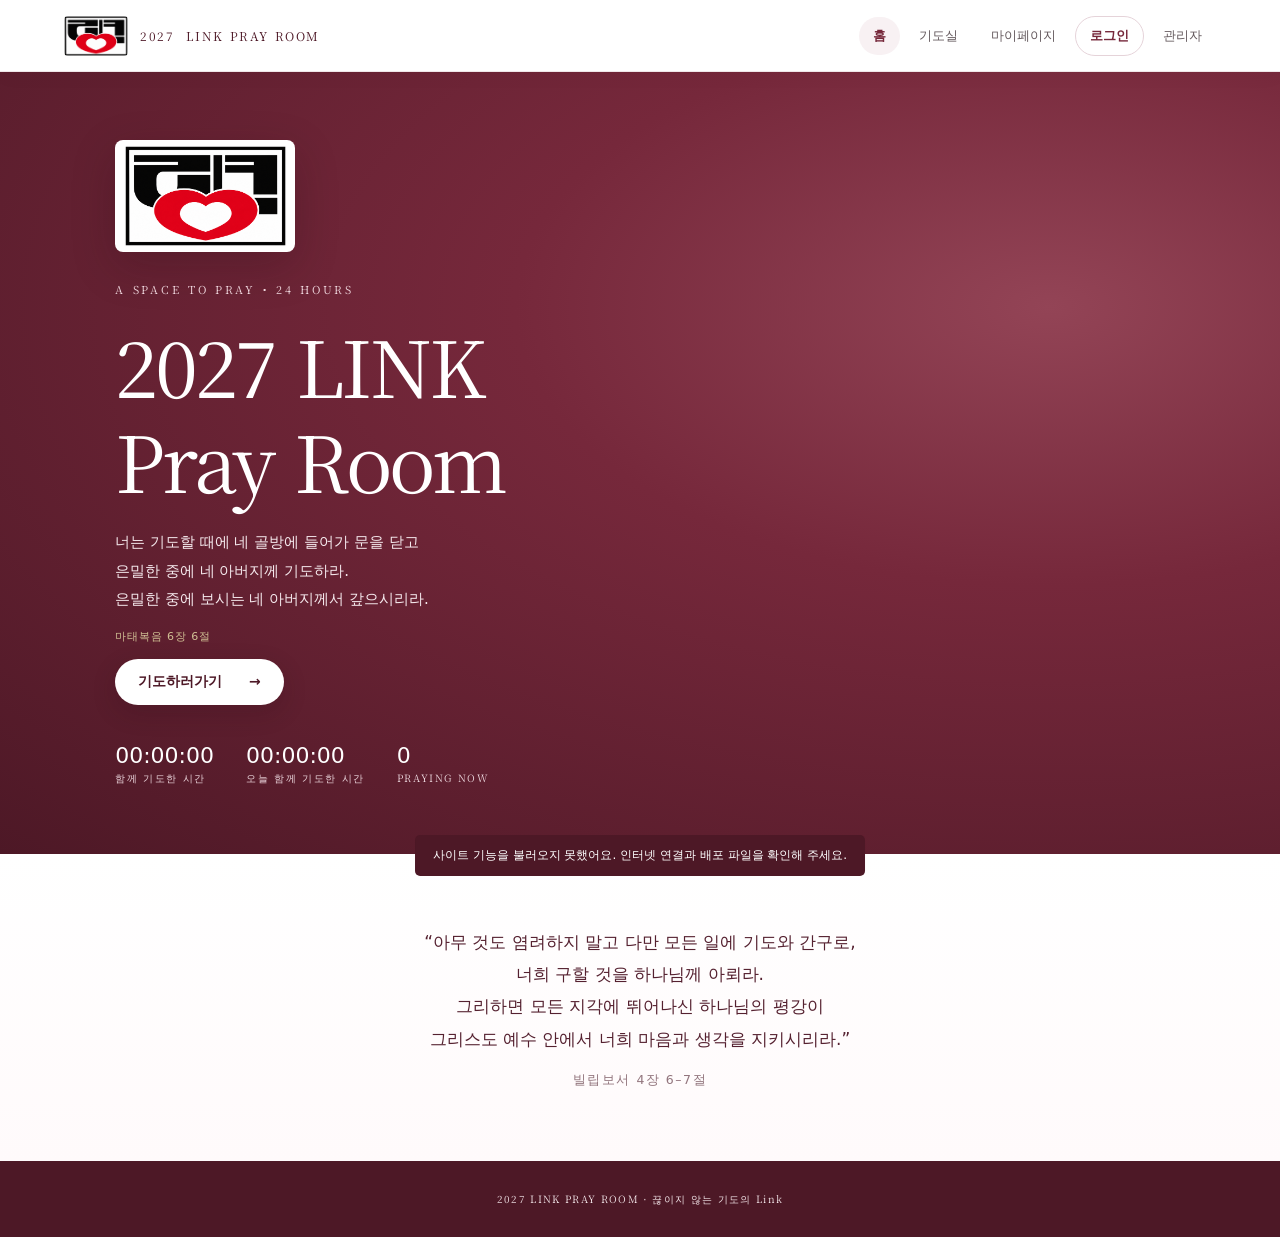
==== commit 4b1a2a0a: "Add files via upload" ====
--- a/public/index.html
+++ b/public/index.html
@@ -1,12 +1,13 @@
 <!doctype html>
 <html lang="ko"><head><meta charset="utf-8"><meta name="viewport" content="width=device-width,initial-scale=1"><meta name="theme-color" content="#18392f"><meta name="apple-mobile-web-app-capable" content="yes"><meta name="apple-mobile-web-app-status-bar-style" content="black-translucent"><meta name="apple-mobile-web-app-title" content="LINK PRAY"><link rel="icon" type="image/png" sizes="192x192" href="./assets/link-pray-icon-white-192.png"><link rel="apple-touch-icon" sizes="180x180" href="./assets/apple-touch-icon-white.png"><link rel="manifest" href="./site.webmanifest"><title>2027 LINK PRAY ROOM</title>
-<style>:root{--green:#18392f;--deep:#122b24;--sage:#a6b9a5;--cream:#f6f3eb;--ink:#23332d;--muted:#7e8981;--line:#e4e5dc;--gold:#d7b878}*{box-sizing:border-box}body{margin:0;background:var(--cream);color:var(--ink);font-family:DM Sans,"Noto Serif KR",sans-serif}button,input,textarea,select{font:inherit}button{cursor:pointer}.top{height:72px;padding:0 max(5vw,24px);display:flex;align-items:center;justify-content:space-between;background:#f6f3ebee;border-bottom:1px solid #e8e6dd;position:sticky;top:0;z-index:5}.brand{display:flex;gap:11px;align-items:center;font-size:12px;letter-spacing:.14em;font-weight:700;color:var(--green)}.mark{width:31px;height:31px;border-radius:50%;background:var(--green);color:#f7f3e8;display:grid;place-items:center;font-family:serif;font-size:17px}.nav{display:flex;gap:5px;align-items:center}.nav button,.textbtn{border:0;background:transparent;color:#66746a;padding:10px 14px;border-radius:30px;font-size:13px}.nav button.active{background:#e8ebe3;color:var(--green);font-weight:700}.nav .login{color:var(--green);font-weight:700;border:1px solid #d9ded4}.page{display:none}.page.active{display:block}.hero{min-height:620px;background:linear-gradient(90deg,#0e261edb,#132f2575),radial-gradient(ellipse at 75% 30%,#8b9874,#405c49 35%,#19382e 75%);color:#fff;display:flex;align-items:center;padding:80px max(9vw,30px);position:relative;overflow:hidden}.hero:after{content:"\2733";position:absolute;right:12%;top:5%;font-size:360px;color:#ffffff08;font-family:serif}.hero-inner{max-width:650px;position:relative;z-index:1}.eyebrow{font-size:11px;letter-spacing:.25em;color:#d1c195;font-weight:600}.hero h1{font:500 clamp(42px,7vw,78px)/1.13 "Noto Serif KR",serif;letter-spacing:-.055em;margin:23px 0 18px}.hero p{font-size:15px;line-height:1.9;color:#e2e7df}.primary{background:var(--gold);color:#23342b;border:0;border-radius:4px;padding:15px 23px;font-size:14px;font-weight:700;margin-top:22px}.primary:disabled{opacity:.55;cursor:wait}.arrow{margin-left:22px}.stats{display:flex;gap:36px;margin-top:62px}.stat b{display:block;font-size:22px;font-weight:500}.stat span{font-size:10px;letter-spacing:.16em;color:#c4d0c3}.quote{padding:72px 24px;text-align:center;color:#42574a}.quote blockquote{font:400 22px/1.8 "Noto Serif KR",serif;margin:0 auto 15px}.quote small{letter-spacing:.12em;color:#899187}.shell{max-width:1080px;margin:auto;padding:54px 24px 90px}.heading{text-align:center;margin-bottom:34px}.heading .eyebrow{color:#a4854d}.heading h2{font:500 35px "Noto Serif KR",serif;margin:12px 0}.heading p{font-size:13px;color:var(--muted)}.room-grid{display:grid;grid-template-columns:1.35fr .8fr;gap:20px}.card{background:#fff;border:1px solid var(--line);border-radius:8px;padding:28px}.prayer-card{background:linear-gradient(145deg,#1b3b30,#29483a);color:#f5f3eb;min-height:280px;display:flex;flex-direction:column;justify-content:space-between}.prayer-card .label{font-size:10px;letter-spacing:.2em;color:#d3c08d}.prayer-card h3{font:400 25px/1.7 "Noto Serif KR",serif;max-width:540px;margin:22px 0}.prayer-card p{font-size:12px;color:#c5d0c5}.room-side h3,.card h3{font:500 17px "Noto Serif KR",serif;margin:0 0 19px}.people{display:flex;flex-direction:column;gap:13px}.person{display:flex;align-items:center;gap:10px;font-size:13px}.dot{width:7px;height:7px;background:#80a782;border-radius:50%;box-shadow:0 0 0 4px #eaf1e9}.pill{margin-left:auto;font-size:10px;color:#839087}.empty{font-size:12px;color:var(--muted);padding:12px 0}.timer{text-align:center;padding:22px 0}.timer strong{font-size:30px;font-weight:500;letter-spacing:.08em;color:var(--green)}.timer small{display:block;color:var(--muted);font-size:11px;margin-top:8px}.actions{display:flex;gap:10px;justify-content:center}.actions .primary{margin:0;padding:12px 20px}.secondary{background:#f1f2ed;color:#3b5547;border:1px solid #e4e7de;border-radius:4px;padding:12px 18px}.music{margin-top:20px;padding:15px 17px;background:#f6f6f1;border-radius:5px;display:flex;align-items:center;gap:12px;font-size:12px;color:#506053}.music audio{width:100%;height:34px}.music small{display:block;color:#899187;margin-top:4px}.profile-grid{display:grid;grid-template-columns:.8fr 1.2fr;gap:20px}.profile-name{font:500 24px "Noto Serif KR",serif}.bigtime{font-size:40px;color:var(--green);margin:22px 0 5px}.field{width:100%;border:1px solid var(--line);background:#fbfbf8;padding:13px;border-radius:4px;margin:7px 0 13px;color:var(--ink)}textarea.field{height:105px;resize:vertical}.topic{padding:14px;border:1px solid var(--line);border-radius:5px;margin:10px 0;font-size:13px;line-height:1.7}.topic small{display:block;color:#9a8a68;font-size:10px;margin-bottom:5px}.footer{background:var(--deep);color:#b8c4b9;text-align:center;padding:30px 20px;font-size:10px;letter-spacing:.13em}.modal{position:fixed;inset:0;z-index:20;background:#11261ecc;display:none;align-items:center;justify-content:center;padding:18px}.modal.open{display:flex}.modal-card{width:min(540px,100%);max-height:92vh;overflow:auto;background:var(--cream);padding:30px;border-radius:8px;box-shadow:0 18px 80px #0004}.modal-head{display:flex;justify-content:space-between;align-items:center}.modal-head h2{font:500 25px "Noto Serif KR",serif;margin:0}.close{background:none;border:0;font-size:25px;color:#617067}.tabs{display:flex;gap:6px;margin:20px 0}.tabs button{flex:1;padding:11px;background:#eceee7;border:0;border-radius:4px;color:#617067}.tabs button.active{background:var(--green);color:#fff}.formgrid{display:grid;grid-template-columns:1fr 1fr;gap:0 12px}.formgrid label,.loginform label{display:block;font-size:11px;color:#68756c}.formgrid input,.loginform input{display:block;width:100%;padding:12px;border:1px solid var(--line);background:#fff;border-radius:4px;margin:6px 0 13px}.loginform{display:none}.loginform.active{display:block}.formgrid[hidden]{display:none}.modal .primary{width:100%;margin:10px 0 0}.hint{font-size:11px;color:#818a82;line-height:1.7}.toast{position:fixed;bottom:24px;left:50%;transform:translate(-50%);background:#213b30;color:#fff;padding:12px 18px;border-radius:5px;font-size:12px;opacity:0;pointer-events:none;transition:.2s;z-index:30}.toast.show{opacity:1}.adminbox{max-width:650px;margin:20px auto}.adminbox p{font-size:12px;color:var(--muted);line-height:1.8}.adminbox input[type=file]{display:block;margin:15px 0}.hidden{display:none!important}.profile-label{display:block;font-size:11px;color:#68756c}.answer-box{margin-top:13px;padding:13px;background:#f4f4ee;border:1px solid #e6e7df;border-radius:4px;color:#59655c}.answer-box strong{display:block;font-size:11px;color:#7f8b7e;margin-bottom:6px}.response-button{border:0;background:transparent;color:#55725f;padding:8px 0 0;font-size:11px}.response-editor{margin-top:10px}.topic-actions{display:flex;gap:14px;margin-top:5px}.topic-actions .response-button{padding:8px 0}.topic-actions .response-button:hover{text-decoration:underline}@media(max-width:700px){.top{height:62px;padding:0 13px}.brand{font-size:9px;letter-spacing:.1em}.mark{width:27px;height:27px}.nav{gap:0}.nav button{padding:9px 8px;font-size:10px}.hero{min-height:570px;padding:55px 25px}.hero h1{font-size:47px}.stats{gap:22px}.room-grid,.profile-grid{grid-template-columns:1fr}.shell{padding:43px 15px 70px}.card{padding:21px}.formgrid{grid-template-columns:1fr}.modal-card{padding:22px}}</style><style>.music{display:flex;flex-wrap:nowrap;align-items:center}.music>span{flex:0 0 auto}.music>div{flex:1 1 180px;min-width:100px}.music audio{flex:1 1 240px;width:auto;min-width:180px}@media(max-width:700px){.music{flex-wrap:wrap}.music>div{flex:1 1 120px}.music audio{flex:1 1 calc(100% - 27px);width:calc(100% - 27px);min-width:0;margin-left:27px}}</style><style>.music{display:flex;flex-wrap:nowrap;align-items:center}.music>span{flex:0 0 auto}.music>div{flex:1 1 180px;min-width:100px}.music audio{flex:1 1 240px;width:auto;min-width:180px}@media(max-width:700px){.music{flex-wrap:wrap}.music>div{flex:1 1 120px}.music audio{flex:1 1 calc(100% - 27px);width:calc(100% - 27px);min-width:0;margin-left:27px}}</style><style>.youtube-wrap{margin-top:14px;border-radius:5px;overflow:hidden;background:#111}.youtube-wrap iframe{display:block;width:100%;min-height:200px;aspect-ratio:16/9;border:0}.admin-global-total{display:flex;justify-content:space-between;align-items:center;padding:12px 0;border-bottom:1px solid var(--line);font-size:12px}.admin-global-total strong{font-size:18px;color:var(--green)}.admin-person-row{display:grid;grid-template-columns:minmax(120px,1fr) auto auto;align-items:center;gap:12px;padding:11px 0;border-bottom:1px solid var(--line)}.admin-person-row>div{min-width:0}.admin-person-row b,.admin-person-row small{display:block}.admin-person-row b{font-size:12px}.admin-person-row small{font-size:10px;color:var(--muted);margin-top:4px}.admin-person-row>strong{font-size:12px;white-space:nowrap}.admin-person-row button{padding:8px 10px;font-size:11px;white-space:nowrap}@media(max-width:700px){.top{height:auto;min-height:62px;flex-wrap:wrap;gap:8px;padding:10px 13px}.brand{font-size:9px;letter-spacing:.1em}.nav{width:100%;overflow-x:auto;justify-content:flex-start;scrollbar-width:none}.nav::-webkit-scrollbar{display:none}.nav button{flex:0 0 auto;white-space:nowrap}.hero .stats{flex-wrap:wrap}.adminbox{padding:18px}.admin-person-row{grid-template-columns:minmax(0,1fr) auto;gap:9px}.admin-person-row>div{grid-column:1/3}.admin-person-row button{width:100%}.youtube-wrap iframe{min-height:200px}}</style><style>@media(max-width:700px){.top{height:auto;min-height:60px;flex-wrap:wrap;gap:8px;padding:10px 12px}.brand{font-size:10px;letter-spacing:.08em}.nav{width:100%;overflow-x:auto;justify-content:flex-start;gap:3px;scrollbar-width:none}.nav::-webkit-scrollbar{display:none}.nav button{flex:0 0 auto;min-height:42px;padding:10px 12px;font-size:12px;white-space:nowrap}.hero{min-height:calc(100svh - 106px);padding:48px 22px}.hero h1{font-size:clamp(40px,12vw,56px)}.hero p{font-size:14px}.hero:after{right:-18%;font-size:240px}.stats{gap:18px;margin-top:42px}.stat{min-width:105px}.stat b{font-size:19px}.shell{padding:32px 14px 54px}.heading{margin-bottom:23px}.heading h2{font-size:29px}.heading p{line-height:1.7}.room-grid,.profile-grid{grid-template-columns:minmax(0,1fr);gap:14px}.card{padding:18px}.prayer-card{min-height:240px}.prayer-card h3{font-size:21px;line-height:1.65}.actions{gap:8px}.actions button{flex:1;min-height:48px;padding:12px 8px!important}.timer strong{font-size:28px}.music{flex-wrap:wrap;gap:10px}.music>div{flex:1 1 calc(100% - 40px);min-width:0}.music audio{width:100%;min-width:0}.youtube-wrap{width:100%}.adminbox{margin:0;padding:18px}.admin-person-row{grid-template-columns:minmax(0,1fr) auto;gap:8px}.admin-person-row>div{grid-column:1/3}.admin-person-row button{width:100%;min-height:42px}.formgrid{grid-template-columns:1fr}.field{font-size:16px;padding:13px}.modal{padding:10px;align-items:flex-end}.modal-card{width:100%;max-height:92svh;padding:20px;border-radius:12px 12px 6px 6px}.modal-head h2{font-size:22px}.modal .primary,.modal .secondary{min-height:46px}.footer{padding:24px 14px;line-height:1.7}.toast{width:calc(100% - 28px);bottom:14px;text-align:center}.topic{overflow-wrap:anywhere}.profile-details{line-height:1.8}.signed-out{text-align:center}}@media(min-width:701px)and (max-width:900px){.top{padding:0 20px}.nav button{padding:9px 10px}.shell{padding-right:20px;padding-left:20px}.room-grid{grid-template-columns:1.1fr .9fr}}</style><style>.room-topic-list{display:grid;gap:18px}.room-topic-entry{padding:0 0 16px;border-bottom:1px solid #ffffff26}.room-topic-entry:last-child{padding-bottom:0;border-bottom:0}.room-topic-entry h3{font:500 18px/1.5 "Noto Serif KR",serif;margin:0 0 7px;color:#e5d7a9}.room-topic-entry p{font:400 16px/1.8 "Noto Serif KR",serif;margin:0;color:#f5f3eb;white-space:pre-wrap}.shared-topic-entry{padding:16px;margin:12px 0;background:#f7f7f2;border:1px solid var(--line);border-radius:6px}.shared-topic-entry .field{margin:6px 0 10px}.admin-group{padding:15px 0;border-bottom:1px solid var(--line)}.admin-group>h4{display:flex;justify-content:space-between;align-items:center;margin:0 0 10px;color:var(--green);font-size:16px}.admin-group>h4 span,.admin-darabang-group>h5 span{font-size:11px;color:var(--muted);font-weight:400}.admin-darabang-group{padding:10px 0 4px 14px;border-left:2px solid #e7e8df}.admin-darabang-group>h5{display:flex;justify-content:space-between;margin:0 0 8px;font-size:13px;font-weight:600;color:#526658}.shared-topic-title{font:500 14px "Noto Serif KR",serif;margin:0 0 7px;color:var(--green)}@media(max-width:700px){.room-topic-entry p{font-size:15px}.shared-topic-entry{padding:12px}.admin-darabang-group{padding-left:10px}}</style><style>.shared-prayer-tabs{flex-wrap:wrap;margin:16px 0}.shared-prayer-tabs button{font-size:12px}.shared-prayer-tabs button.active{background:var(--green);color:#fff}.personal-topic-choices{display:grid;grid-template-columns:repeat(auto-fit,minmax(150px,1fr));gap:9px}.personal-topic-choice{display:flex;align-items:center;justify-content:space-between;gap:10px;padding:13px;background:#f7f8f3;border:1px solid var(--line);border-radius:5px;color:var(--ink);text-align:left}.personal-topic-choice:hover{border-color:#a6b9a5;background:#f0f3eb}.personal-topic-choice span{font-size:13px;font-weight:600}.personal-topic-choice small{font-size:10px;color:var(--muted);white-space:nowrap}.personal-topic-breadcrumb{display:flex;align-items:center;gap:8px;flex-wrap:wrap;margin:4px 0 16px;color:var(--muted);font-size:12px}.personal-topic-heading{font:500 16px "Noto Serif KR",serif;color:var(--green);margin:8px 0 12px}.admin-group{margin:12px 0}.admin-group>h4{margin-bottom:10px}@media(max-width:700px){.shared-prayer-tabs{display:grid;grid-template-columns:1fr}.shared-prayer-tabs button{min-height:42px}.personal-topic-choices{grid-template-columns:1fr}.personal-topic-choice{min-height:48px}}</style><style>.hero:after{display:none!important;content:none!important}</style><style>.room-topic-entry h3{font-size:23px!important;line-height:1.45}.topic-prayer-total{display:block;margin-top:13px;color:#d8c99f;font-size:12px;letter-spacing:.03em}.completed-prayer-archive{margin-top:24px}.completed-prayer-archive>h3{margin:0 0 12px;color:var(--green)}.completed-prayer-entry{display:flex;justify-content:space-between;align-items:flex-start;gap:18px;padding:17px 0;border-top:1px solid var(--line)}.completed-prayer-entry h3{margin:0 0 6px;color:var(--green);font:600 17px/1.5 "Noto Serif KR",serif}.completed-prayer-entry p{margin:0;white-space:pre-wrap;font-size:13px;line-height:1.7}.completed-prayer-entry>small{flex:0 0 auto;color:var(--muted);font-size:11px;text-align:right}.completed-prayer-entry strong{display:inline-block;margin-top:5px;color:var(--green);font-size:13px}.admin-member-card{display:block!important;padding:14px 0!important}.admin-member-heading{display:grid;grid-template-columns:minmax(100px,1fr) minmax(180px,2fr) auto;align-items:center;gap:12px}.admin-member-heading small{font-size:11px;color:var(--muted)}.admin-member-fields{display:grid;grid-template-columns:repeat(3,minmax(0,1fr));gap:9px;margin:12px 0}.admin-member-fields label{font-size:11px;color:var(--muted)}.admin-member-fields .field{margin-top:5px}.topic-prayer-total{color:#66746a!important}.room-topic-entry .topic-prayer-total{color:#d8c99f!important}@media(max-width:600px){.completed-prayer-entry{display:block}.completed-prayer-entry>small{display:block;margin-top:10px;text-align:left}.admin-member-heading{grid-template-columns:1fr auto}.admin-member-heading small{grid-column:1/-1;grid-row:2}.admin-member-fields{grid-template-columns:1fr}.completed-prayer-archive{padding:18px}}</style><style>.admin-tabs{display:grid;grid-template-columns:repeat(4,minmax(0,1fr));margin:0 0 22px}.admin-tabs button{font-size:13px}.admin-tabs button.active{background:var(--green);color:#fff}.admin-panels{display:grid;gap:18px}.admin-panel{margin:0}.admin-panel-subsection{margin-top:28px}.admin-global-total{margin:0 0 10px;padding:12px;background:#f5f6f1;border-radius:4px;color:var(--muted);font-size:13px}.admin-global-total strong{color:var(--green);font-size:18px}.admin-member-navigation{margin-top:18px}.admin-member-choice-grid{display:grid;grid-template-columns:repeat(auto-fit,minmax(140px,1fr));gap:10px}.admin-member-choice{display:flex;align-items:center;justify-content:space-between;gap:10px;min-height:54px;padding:13px 15px;border:1px solid var(--line);border-radius:5px;background:#f8f9f5;color:var(--green);text-align:left}.admin-member-choice:hover{border-color:var(--sage);background:#f0f3eb}.admin-member-choice strong{font-size:14px}.admin-member-choice small{font-size:11px;color:var(--muted);white-space:nowrap}.admin-member-path>p{color:var(--muted);font-size:13px}.admin-member-heading{grid-template-columns:minmax(130px,1fr) minmax(160px,2fr) auto}.admin-member-fields{grid-template-columns:repeat(3,minmax(0,1fr))}@media(max-width:760px){.admin-tabs{grid-template-columns:repeat(2,minmax(0,1fr))}.admin-tabs button{min-height:48px;padding:9px;font-size:12px}}@media(max-width:520px){.admin-tabs{grid-template-columns:1fr 1fr}.admin-member-heading{grid-template-columns:1fr}.admin-member-heading small{grid-column:auto;grid-row:auto}.admin-member-fields{grid-template-columns:1fr}}</style><style>.signup-choice-label{grid-column:1/-1;display:block;font-size:12px;color:#526658;font-weight:600;margin-top:2px}.signup-choice-select{display:block;width:100%;min-height:50px;padding:13px 44px 13px 14px;margin:7px 0 13px;border:1px solid #d9ded4;border-radius:5px;background-color:#fff;color:#23332d;font-size:15px;line-height:1.4;appearance:none;-webkit-appearance:none;box-shadow:0 1px 2px #18392f0a;background-image:linear-gradient(45deg,transparent 50%,#627369 50%),linear-gradient(135deg,#627369 50%,transparent 50%);background-position:calc(100% - 19px) 50%,calc(100% - 13px) 50%;background-size:6px 6px;background-repeat:no-repeat}.signup-choice-select:focus{outline:2px solid #a6b9a5;outline-offset:1px;border-color:#6f8c78}.signup-choice-select option{font-size:15px;padding:8px}@media(max-width:700px){.signup-choice-label{font-size:12px}.signup-choice-select{min-height:52px;font-size:16px;padding:14px 44px 14px 14px}}</style><link rel="preconnect" href="https://fonts.googleapis.com"><link rel="preconnect" href="https://fonts.gstatic.com" crossorigin><link href="https://fonts.googleapis.com/css2?family=Noto+Serif+KR:wght@400&display=swap" rel="stylesheet"><link rel="stylesheet" href="./theme.css?v=21"><style>.person-name{display:inline-flex;align-items:baseline}.room-role-label{margin-left:1px;color:#a2aba4;font-size:.78em;font-weight:400;white-space:nowrap}</style><style>.admin-today-prayers{margin-top:16px;padding:18px;background:#fff;border:1px solid #e4e5dc;border-radius:7px}.admin-today-prayers h4{margin:0 0 5px;color:#23332d;font-size:15px}.admin-today-prayers>p{margin:0 0 12px;color:#7e8981;font-size:12px}.admin-today-prayer-list{display:grid;gap:8px}.admin-today-person{display:flex;justify-content:space-between;align-items:center;gap:10px;padding:11px 13px;background:#f7f8f4;border-radius:5px}.admin-today-person>div{display:flex;align-items:center;gap:8px}.admin-today-person strong{font-size:13px;color:#23332d}.admin-today-person small{font-size:12px;color:#7e8981;text-align:right}.admin-today-active{font-size:10px;color:#55745d;background:#e8efe7;border-radius:20px;padding:4px 8px}@media(max-width:520px){.admin-today-person{align-items:flex-start;flex-direction:column}.admin-today-person small{text-align:left}}</style><style>.hero-inner{max-width:900px;width:100%}.hero .hero-title{font:500 clamp(38px,5.4vw,62px)/1.08 'Noto Serif KR',serif;letter-spacing:-.05em;margin:12px 0 22px}.hero-time-layout{display:grid;grid-template-columns:minmax(0,1.35fr) minmax(260px,.8fr);gap:34px;align-items:stretch;margin:0 0 21px}.hero-main-time{display:flex;flex-direction:column;justify-content:center;padding:20px 22px;background:rgba(255,255,255,.09);border:1px solid rgba(255,255,255,.18);border-left:3px solid var(--gold);border-radius:8px;backdrop-filter:blur(5px)}.hero-main-time>span{font-size:12px;letter-spacing:.18em;color:#d1c195;margin-bottom:9px}.hero-main-time>strong{font:500 clamp(42px,5.2vw,58px)/1.05 'DM Sans',sans-serif;letter-spacing:.015em;color:#fff;white-space:nowrap}.hero-side-times{display:grid;grid-template-rows:1fr 1fr;border-left:1px solid #ffffff45;padding-left:24px}.hero-side-time{display:flex;justify-content:space-between;align-items:center;gap:14px;min-height:47px}.hero-side-time+.hero-side-time{border-top:1px solid #ffffff30}.hero-side-time>span{font-size:12px;line-height:1.45;color:#dfe5dc}.hero-side-time>strong{font-size:19px;font-weight:500;white-space:nowrap;color:#fff}.hero .hero-scripture{margin:20px 0 2px;font-size:14px;line-height:1.8;color:#e2e7df}.hero .hero-verse{display:block;margin-top:4px;color:#d1c195;font-size:11px}.hero .primary{margin-top:15px}.hero-live-count{display:flex;align-items:baseline;gap:8px;margin-top:17px;color:#c4d0c3}.hero-live-count b{font-size:17px;font-weight:600;color:#fff}.hero-live-count span{font-size:10px;letter-spacing:.15em}@media(max-width:700px){.hero{padding:52px 24px}.hero .hero-title{font-size:clamp(36px,10vw,52px);margin:10px 0 18px}.hero-time-layout{grid-template-columns:1fr;gap:15px;margin-bottom:17px}.hero-main-time{padding-left:15px}.hero-main-time>strong{font-size:clamp(38px,10vw,50px)}.hero-side-times{border-left:0;padding-left:0}.hero-side-time{min-height:43px}.hero-side-time>strong{font-size:17px}.hero .hero-scripture{font-size:13px;margin-top:16px}}</style><style>.hero-side-times.solo{grid-template-rows:1fr}</style></head><body>
+<style>:root{--green:#18392f;--deep:#122b24;--sage:#a6b9a5;--cream:#f6f3eb;--ink:#23332d;--muted:#7e8981;--line:#e4e5dc;--gold:#d7b878}*{box-sizing:border-box}body{margin:0;background:var(--cream);color:var(--ink);font-family:DM Sans,"Noto Serif KR",sans-serif}button,input,textarea,select{font:inherit}button{cursor:pointer}.top{height:72px;padding:0 max(5vw,24px);display:flex;align-items:center;justify-content:space-between;background:#f6f3ebee;border-bottom:1px solid #e8e6dd;position:sticky;top:0;z-index:5}.brand{display:flex;gap:11px;align-items:center;font-size:12px;letter-spacing:.14em;font-weight:700;color:var(--green)}.mark{width:31px;height:31px;border-radius:50%;background:var(--green);color:#f7f3e8;display:grid;place-items:center;font-family:serif;font-size:17px}.nav{display:flex;gap:5px;align-items:center}.nav button,.textbtn{border:0;background:transparent;color:#66746a;padding:10px 14px;border-radius:30px;font-size:13px}.nav button.active{background:#e8ebe3;color:var(--green);font-weight:700}.nav .login{color:var(--green);font-weight:700;border:1px solid #d9ded4}.page{display:none}.page.active{display:block}.hero{min-height:620px;background:linear-gradient(90deg,#0e261edb,#132f2575),radial-gradient(ellipse at 75% 30%,#8b9874,#405c49 35%,#19382e 75%);color:#fff;display:flex;align-items:center;padding:80px max(9vw,30px);position:relative;overflow:hidden}.hero:after{content:"\2733";position:absolute;right:12%;top:5%;font-size:360px;color:#ffffff08;font-family:serif}.hero-inner{max-width:650px;position:relative;z-index:1}.eyebrow{font-size:11px;letter-spacing:.25em;color:#d1c195;font-weight:600}.hero h1{font:500 clamp(42px,7vw,78px)/1.13 "Noto Serif KR",serif;letter-spacing:-.055em;margin:23px 0 18px}.hero p{font-size:15px;line-height:1.9;color:#e2e7df}.primary{background:var(--gold);color:#23342b;border:0;border-radius:4px;padding:15px 23px;font-size:14px;font-weight:700;margin-top:22px}.primary:disabled{opacity:.55;cursor:wait}.arrow{margin-left:22px}.stats{display:flex;gap:36px;margin-top:62px}.stat b{display:block;font-size:22px;font-weight:500}.stat span{font-size:10px;letter-spacing:.16em;color:#c4d0c3}.quote{padding:72px 24px;text-align:center;color:#42574a}.quote blockquote{font:400 22px/1.8 "Noto Serif KR",serif;margin:0 auto 15px}.quote small{letter-spacing:.12em;color:#899187}.shell{max-width:1080px;margin:auto;padding:54px 24px 90px}.heading{text-align:center;margin-bottom:34px}.heading .eyebrow{color:#a4854d}.heading h2{font:500 35px "Noto Serif KR",serif;margin:12px 0}.heading p{font-size:13px;color:var(--muted)}.room-grid{display:grid;grid-template-columns:1.35fr .8fr;gap:20px}.card{background:#fff;border:1px solid var(--line);border-radius:8px;padding:28px}.prayer-card{background:linear-gradient(145deg,#1b3b30,#29483a);color:#f5f3eb;min-height:280px;display:flex;flex-direction:column;justify-content:space-between}.prayer-card .label{font-size:10px;letter-spacing:.2em;color:#d3c08d}.prayer-card h3{font:400 25px/1.7 "Noto Serif KR",serif;max-width:540px;margin:22px 0}.prayer-card p{font-size:12px;color:#c5d0c5}.room-side h3,.card h3{font:500 17px "Noto Serif KR",serif;margin:0 0 19px}.people{display:flex;flex-direction:column;gap:13px}.person{display:flex;align-items:center;gap:10px;font-size:13px}.dot{width:7px;height:7px;background:#80a782;border-radius:50%;box-shadow:0 0 0 4px #eaf1e9}.pill{margin-left:auto;font-size:10px;color:#839087}.empty{font-size:12px;color:var(--muted);padding:12px 0}.timer{text-align:center;padding:22px 0}.timer strong{font-size:30px;font-weight:500;letter-spacing:.08em;color:var(--green)}.timer small{display:block;color:var(--muted);font-size:11px;margin-top:8px}.actions{display:flex;gap:10px;justify-content:center}.actions .primary{margin:0;padding:12px 20px}.secondary{background:#f1f2ed;color:#3b5547;border:1px solid #e4e7de;border-radius:4px;padding:12px 18px}.music{margin-top:20px;padding:15px 17px;background:#f6f6f1;border-radius:5px;display:flex;align-items:center;gap:12px;font-size:12px;color:#506053}.music audio{width:100%;height:34px}.music small{display:block;color:#899187;margin-top:4px}.profile-grid{display:grid;grid-template-columns:.8fr 1.2fr;gap:20px}.profile-name{font:500 24px "Noto Serif KR",serif}.bigtime{font-size:40px;color:var(--green);margin:22px 0 5px}.field{width:100%;border:1px solid var(--line);background:#fbfbf8;padding:13px;border-radius:4px;margin:7px 0 13px;color:var(--ink)}textarea.field{height:105px;resize:vertical}.topic{padding:14px;border:1px solid var(--line);border-radius:5px;margin:10px 0;font-size:13px;line-height:1.7}.topic small{display:block;color:#9a8a68;font-size:10px;margin-bottom:5px}.footer{background:var(--deep);color:#b8c4b9;text-align:center;padding:30px 20px;font-size:10px;letter-spacing:.13em}.modal{position:fixed;inset:0;z-index:20;background:#11261ecc;display:none;align-items:center;justify-content:center;padding:18px}.modal.open{display:flex}.modal-card{width:min(540px,100%);max-height:92vh;overflow:auto;background:var(--cream);padding:30px;border-radius:8px;box-shadow:0 18px 80px #0004}.modal-head{display:flex;justify-content:space-between;align-items:center}.modal-head h2{font:500 25px "Noto Serif KR",serif;margin:0}.close{background:none;border:0;font-size:25px;color:#617067}.tabs{display:flex;gap:6px;margin:20px 0}.tabs button{flex:1;padding:11px;background:#eceee7;border:0;border-radius:4px;color:#617067}.tabs button.active{background:var(--green);color:#fff}.formgrid{display:grid;grid-template-columns:1fr 1fr;gap:0 12px}.formgrid label,.loginform label{display:block;font-size:11px;color:#68756c}.formgrid input,.loginform input{display:block;width:100%;padding:12px;border:1px solid var(--line);background:#fff;border-radius:4px;margin:6px 0 13px}.loginform{display:none}.loginform.active{display:block}.formgrid[hidden]{display:none}.modal .primary{width:100%;margin:10px 0 0}.hint{font-size:11px;color:#818a82;line-height:1.7}.toast{position:fixed;bottom:24px;left:50%;transform:translate(-50%);background:#213b30;color:#fff;padding:12px 18px;border-radius:5px;font-size:12px;opacity:0;pointer-events:none;transition:.2s;z-index:30}.toast.show{opacity:1}.adminbox{max-width:650px;margin:20px auto}.adminbox p{font-size:12px;color:var(--muted);line-height:1.8}.adminbox input[type=file]{display:block;margin:15px 0}.hidden{display:none!important}.profile-label{display:block;font-size:11px;color:#68756c}.answer-box{margin-top:13px;padding:13px;background:#f4f4ee;border:1px solid #e6e7df;border-radius:4px;color:#59655c}.answer-box strong{display:block;font-size:11px;color:#7f8b7e;margin-bottom:6px}.response-button{border:0;background:transparent;color:#55725f;padding:8px 0 0;font-size:11px}.response-editor{margin-top:10px}.topic-actions{display:flex;gap:14px;margin-top:5px}.topic-actions .response-button{padding:8px 0}.topic-actions .response-button:hover{text-decoration:underline}@media(max-width:700px){.top{height:62px;padding:0 13px}.brand{font-size:9px;letter-spacing:.1em}.mark{width:27px;height:27px}.nav{gap:0}.nav button{padding:9px 8px;font-size:10px}.hero{min-height:570px;padding:55px 25px}.hero h1{font-size:47px}.stats{gap:22px}.room-grid,.profile-grid{grid-template-columns:1fr}.shell{padding:43px 15px 70px}.card{padding:21px}.formgrid{grid-template-columns:1fr}.modal-card{padding:22px}}</style><style>.music{display:flex;flex-wrap:nowrap;align-items:center}.music>span{flex:0 0 auto}.music>div{flex:1 1 180px;min-width:100px}.music audio{flex:1 1 240px;width:auto;min-width:180px}@media(max-width:700px){.music{flex-wrap:wrap}.music>div{flex:1 1 120px}.music audio{flex:1 1 calc(100% - 27px);width:calc(100% - 27px);min-width:0;margin-left:27px}}</style><style>.music{display:flex;flex-wrap:nowrap;align-items:center}.music>span{flex:0 0 auto}.music>div{flex:1 1 180px;min-width:100px}.music audio{flex:1 1 240px;width:auto;min-width:180px}@media(max-width:700px){.music{flex-wrap:wrap}.music>div{flex:1 1 120px}.music audio{flex:1 1 calc(100% - 27px);width:calc(100% - 27px);min-width:0;margin-left:27px}}</style><style>.youtube-wrap{margin-top:14px;border-radius:5px;overflow:hidden;background:#111}.youtube-wrap iframe{display:block;width:100%;min-height:200px;aspect-ratio:16/9;border:0}.admin-global-total{display:flex;justify-content:space-between;align-items:center;padding:12px 0;border-bottom:1px solid var(--line);font-size:12px}.admin-global-total strong{font-size:18px;color:var(--green)}.admin-person-row{display:grid;grid-template-columns:minmax(120px,1fr) auto auto;align-items:center;gap:12px;padding:11px 0;border-bottom:1px solid var(--line)}.admin-person-row>div{min-width:0}.admin-person-row b,.admin-person-row small{display:block}.admin-person-row b{font-size:12px}.admin-person-row small{font-size:10px;color:var(--muted);margin-top:4px}.admin-person-row>strong{font-size:12px;white-space:nowrap}.admin-person-row button{padding:8px 10px;font-size:11px;white-space:nowrap}@media(max-width:700px){.top{height:auto;min-height:62px;flex-wrap:wrap;gap:8px;padding:10px 13px}.brand{font-size:9px;letter-spacing:.1em}.nav{width:100%;overflow-x:auto;justify-content:flex-start;scrollbar-width:none}.nav::-webkit-scrollbar{display:none}.nav button{flex:0 0 auto;white-space:nowrap}.hero .stats{flex-wrap:wrap}.adminbox{padding:18px}.admin-person-row{grid-template-columns:minmax(0,1fr) auto;gap:9px}.admin-person-row>div{grid-column:1/3}.admin-person-row button{width:100%}.youtube-wrap iframe{min-height:200px}}</style><style>@media(max-width:700px){.top{height:auto;min-height:60px;flex-wrap:wrap;gap:8px;padding:10px 12px}.brand{font-size:10px;letter-spacing:.08em}.nav{width:100%;overflow-x:auto;justify-content:flex-start;gap:3px;scrollbar-width:none}.nav::-webkit-scrollbar{display:none}.nav button{flex:0 0 auto;min-height:42px;padding:10px 12px;font-size:12px;white-space:nowrap}.hero{min-height:calc(100svh - 106px);padding:48px 22px}.hero h1{font-size:clamp(40px,12vw,56px)}.hero p{font-size:14px}.hero:after{right:-18%;font-size:240px}.stats{gap:18px;margin-top:42px}.stat{min-width:105px}.stat b{font-size:19px}.shell{padding:32px 14px 54px}.heading{margin-bottom:23px}.heading h2{font-size:29px}.heading p{line-height:1.7}.room-grid,.profile-grid{grid-template-columns:minmax(0,1fr);gap:14px}.card{padding:18px}.prayer-card{min-height:240px}.prayer-card h3{font-size:21px;line-height:1.65}.actions{gap:8px}.actions button{flex:1;min-height:48px;padding:12px 8px!important}.timer strong{font-size:28px}.music{flex-wrap:wrap;gap:10px}.music>div{flex:1 1 calc(100% - 40px);min-width:0}.music audio{width:100%;min-width:0}.youtube-wrap{width:100%}.adminbox{margin:0;padding:18px}.admin-person-row{grid-template-columns:minmax(0,1fr) auto;gap:8px}.admin-person-row>div{grid-column:1/3}.admin-person-row button{width:100%;min-height:42px}.formgrid{grid-template-columns:1fr}.field{font-size:16px;padding:13px}.modal{padding:10px;align-items:flex-end}.modal-card{width:100%;max-height:92svh;padding:20px;border-radius:12px 12px 6px 6px}.modal-head h2{font-size:22px}.modal .primary,.modal .secondary{min-height:46px}.footer{padding:24px 14px;line-height:1.7}.toast{width:calc(100% - 28px);bottom:14px;text-align:center}.topic{overflow-wrap:anywhere}.profile-details{line-height:1.8}.signed-out{text-align:center}}@media(min-width:701px)and (max-width:900px){.top{padding:0 20px}.nav button{padding:9px 10px}.shell{padding-right:20px;padding-left:20px}.room-grid{grid-template-columns:1.1fr .9fr}}</style><style>.room-topic-list{display:grid;gap:18px}.room-topic-entry{padding:0 0 16px;border-bottom:1px solid #ffffff26}.room-topic-entry:last-child{padding-bottom:0;border-bottom:0}.room-topic-entry h3{font:500 18px/1.5 "Noto Serif KR",serif;margin:0 0 7px;color:#e5d7a9}.room-topic-entry p{font:400 16px/1.8 "Noto Serif KR",serif;margin:0;color:#f5f3eb;white-space:pre-wrap}.shared-topic-entry{padding:16px;margin:12px 0;background:#f7f7f2;border:1px solid var(--line);border-radius:6px}.shared-topic-entry .field{margin:6px 0 10px}.admin-group{padding:15px 0;border-bottom:1px solid var(--line)}.admin-group>h4{display:flex;justify-content:space-between;align-items:center;margin:0 0 10px;color:var(--green);font-size:16px}.admin-group>h4 span,.admin-darabang-group>h5 span{font-size:11px;color:var(--muted);font-weight:400}.admin-darabang-group{padding:10px 0 4px 14px;border-left:2px solid #e7e8df}.admin-darabang-group>h5{display:flex;justify-content:space-between;margin:0 0 8px;font-size:13px;font-weight:600;color:#526658}.shared-topic-title{font:500 14px "Noto Serif KR",serif;margin:0 0 7px;color:var(--green)}@media(max-width:700px){.room-topic-entry p{font-size:15px}.shared-topic-entry{padding:12px}.admin-darabang-group{padding-left:10px}}</style><style>.shared-prayer-tabs{flex-wrap:wrap;margin:16px 0}.shared-prayer-tabs button{font-size:12px}.shared-prayer-tabs button.active{background:var(--green);color:#fff}.personal-topic-choices{display:grid;grid-template-columns:repeat(auto-fit,minmax(150px,1fr));gap:9px}.personal-topic-choice{display:flex;align-items:center;justify-content:space-between;gap:10px;padding:13px;background:#f7f8f3;border:1px solid var(--line);border-radius:5px;color:var(--ink);text-align:left}.personal-topic-choice:hover{border-color:#a6b9a5;background:#f0f3eb}.personal-topic-choice span{font-size:13px;font-weight:600}.personal-topic-choice small{font-size:10px;color:var(--muted);white-space:nowrap}.personal-topic-breadcrumb{display:flex;align-items:center;gap:8px;flex-wrap:wrap;margin:4px 0 16px;color:var(--muted);font-size:12px}.personal-topic-heading{font:500 16px "Noto Serif KR",serif;color:var(--green);margin:8px 0 12px}.admin-group{margin:12px 0}.admin-group>h4{margin-bottom:10px}@media(max-width:700px){.shared-prayer-tabs{display:grid;grid-template-columns:1fr}.shared-prayer-tabs button{min-height:42px}.personal-topic-choices{grid-template-columns:1fr}.personal-topic-choice{min-height:48px}}</style><style>.hero:after{display:none!important;content:none!important}</style><style>.room-topic-entry h3{font-size:23px!important;line-height:1.45}.topic-prayer-total{display:block;margin-top:13px;color:#d8c99f;font-size:12px;letter-spacing:.03em}.completed-prayer-archive{margin-top:24px}.completed-prayer-archive>h3{margin:0 0 12px;color:var(--green)}.completed-prayer-entry{display:flex;justify-content:space-between;align-items:flex-start;gap:18px;padding:17px 0;border-top:1px solid var(--line)}.completed-prayer-entry h3{margin:0 0 6px;color:var(--green);font:600 17px/1.5 "Noto Serif KR",serif}.completed-prayer-entry p{margin:0;white-space:pre-wrap;font-size:13px;line-height:1.7}.completed-prayer-entry>small{flex:0 0 auto;color:var(--muted);font-size:11px;text-align:right}.completed-prayer-entry strong{display:inline-block;margin-top:5px;color:var(--green);font-size:13px}.admin-member-card{display:block!important;padding:14px 0!important}.admin-member-heading{display:grid;grid-template-columns:minmax(100px,1fr) minmax(180px,2fr) auto;align-items:center;gap:12px}.admin-member-heading small{font-size:11px;color:var(--muted)}.admin-member-fields{display:grid;grid-template-columns:repeat(3,minmax(0,1fr));gap:9px;margin:12px 0}.admin-member-fields label{font-size:11px;color:var(--muted)}.admin-member-fields .field{margin-top:5px}.topic-prayer-total{color:#66746a!important}.room-topic-entry .topic-prayer-total{color:#d8c99f!important}@media(max-width:600px){.completed-prayer-entry{display:block}.completed-prayer-entry>small{display:block;margin-top:10px;text-align:left}.admin-member-heading{grid-template-columns:1fr auto}.admin-member-heading small{grid-column:1/-1;grid-row:2}.admin-member-fields{grid-template-columns:1fr}.completed-prayer-archive{padding:18px}}</style><style>.admin-tabs{display:grid;grid-template-columns:repeat(4,minmax(0,1fr));margin:0 0 22px}.admin-tabs button{font-size:13px}.admin-tabs button.active{background:var(--green);color:#fff}.admin-panels{display:grid;gap:18px}.admin-panel{margin:0}.admin-panel-subsection{margin-top:28px}.admin-global-total{margin:0 0 10px;padding:12px;background:#f5f6f1;border-radius:4px;color:var(--muted);font-size:13px}.admin-global-total strong{color:var(--green);font-size:18px}.admin-member-navigation{margin-top:18px}.admin-member-choice-grid{display:grid;grid-template-columns:repeat(auto-fit,minmax(140px,1fr));gap:10px}.admin-member-choice{display:flex;align-items:center;justify-content:space-between;gap:10px;min-height:54px;padding:13px 15px;border:1px solid var(--line);border-radius:5px;background:#f8f9f5;color:var(--green);text-align:left}.admin-member-choice:hover{border-color:var(--sage);background:#f0f3eb}.admin-member-choice strong{font-size:14px}.admin-member-choice small{font-size:11px;color:var(--muted);white-space:nowrap}.admin-member-path>p{color:var(--muted);font-size:13px}.admin-member-heading{grid-template-columns:minmax(130px,1fr) minmax(160px,2fr) auto}.admin-member-fields{grid-template-columns:repeat(3,minmax(0,1fr))}@media(max-width:760px){.admin-tabs{grid-template-columns:repeat(2,minmax(0,1fr))}.admin-tabs button{min-height:48px;padding:9px;font-size:12px}}@media(max-width:520px){.admin-tabs{grid-template-columns:1fr 1fr}.admin-member-heading{grid-template-columns:1fr}.admin-member-heading small{grid-column:auto;grid-row:auto}.admin-member-fields{grid-template-columns:1fr}}</style><style>.signup-choice-label{grid-column:1/-1;display:block;font-size:12px;color:#526658;font-weight:600;margin-top:2px}.signup-choice-select{display:block;width:100%;min-height:50px;padding:13px 44px 13px 14px;margin:7px 0 13px;border:1px solid #d9ded4;border-radius:5px;background-color:#fff;color:#23332d;font-size:15px;line-height:1.4;appearance:none;-webkit-appearance:none;box-shadow:0 1px 2px #18392f0a;background-image:linear-gradient(45deg,transparent 50%,#627369 50%),linear-gradient(135deg,#627369 50%,transparent 50%);background-position:calc(100% - 19px) 50%,calc(100% - 13px) 50%;background-size:6px 6px;background-repeat:no-repeat}.signup-choice-select:focus{outline:2px solid #a6b9a5;outline-offset:1px;border-color:#6f8c78}.signup-choice-select option{font-size:15px;padding:8px}@media(max-width:700px){.signup-choice-label{font-size:12px}.signup-choice-select{min-height:52px;font-size:16px;padding:14px 44px 14px 14px}}</style><link rel="preconnect" href="https://fonts.googleapis.com"><link rel="preconnect" href="https://fonts.gstatic.com" crossorigin><link href="https://fonts.googleapis.com/css2?family=Noto+Serif+KR:wght@400&display=swap" rel="stylesheet"><link rel="stylesheet" href="./theme.css?v=21"><style>.person-name{display:inline-flex;align-items:baseline}.room-role-label{margin-left:1px;color:#a2aba4;font-size:.78em;font-weight:400;white-space:nowrap}</style><style>.admin-today-prayers{margin-top:16px;padding:18px;background:#fff;border:1px solid #e4e5dc;border-radius:7px}.admin-today-prayers h4{margin:0 0 5px;color:#23332d;font-size:15px}.admin-today-prayers>p{margin:0 0 12px;color:#7e8981;font-size:12px}.admin-today-prayer-list{display:grid;gap:8px}.admin-today-person{display:flex;justify-content:space-between;align-items:center;gap:10px;padding:11px 13px;background:#f7f8f4;border-radius:5px}.admin-today-person>div{display:flex;align-items:center;gap:8px}.admin-today-person strong{font-size:13px;color:#23332d}.admin-today-person small{font-size:12px;color:#7e8981;text-align:right}.admin-today-active{font-size:10px;color:#55745d;background:#e8efe7;border-radius:20px;padding:4px 8px}@media(max-width:520px){.admin-today-person{align-items:flex-start;flex-direction:column}.admin-today-person small{text-align:left}}</style><style>.hero-inner{max-width:900px;width:100%}.hero .hero-title{font:500 clamp(38px,5.4vw,62px)/1.08 'Noto Serif KR',serif;letter-spacing:-.05em;margin:12px 0 22px}.hero-time-layout{display:grid;grid-template-columns:minmax(0,1.35fr) minmax(260px,.8fr);gap:34px;align-items:stretch;margin:0 0 21px}.hero-main-time{display:flex;flex-direction:column;justify-content:center;padding:20px 22px;background:rgba(255,255,255,.09);border:1px solid rgba(255,255,255,.18);border-left:3px solid var(--gold);border-radius:8px;backdrop-filter:blur(5px)}.hero-main-time>span{font-size:12px;letter-spacing:.18em;color:#d1c195;margin-bottom:9px}.hero-main-time>strong{font:500 clamp(42px,5.2vw,58px)/1.05 'DM Sans',sans-serif;letter-spacing:.015em;color:#fff;white-space:nowrap}.hero-side-times{display:grid;grid-template-rows:1fr 1fr;border-left:1px solid #ffffff45;padding-left:24px}.hero-side-time{display:flex;justify-content:space-between;align-items:center;gap:14px;min-height:47px}.hero-side-time+.hero-side-time{border-top:1px solid #ffffff30}.hero-side-time>span{font-size:12px;line-height:1.45;color:#dfe5dc}.hero-side-time>strong{font-size:19px;font-weight:500;white-space:nowrap;color:#fff}.hero .hero-scripture{margin:20px 0 2px;font-size:14px;line-height:1.8;color:#e2e7df}.hero .hero-verse{display:block;margin-top:4px;color:#d1c195;font-size:11px}.hero .primary{margin-top:15px}.hero-live-count{display:flex;align-items:baseline;gap:8px;margin-top:17px;color:#c4d0c3}.hero-live-count b{font-size:17px;font-weight:600;color:#fff}.hero-live-count span{font-size:10px;letter-spacing:.15em}@media(max-width:700px){.hero{padding:52px 24px}.hero .hero-title{font-size:clamp(36px,10vw,52px);margin:10px 0 18px}.hero-time-layout{grid-template-columns:1fr;gap:15px;margin-bottom:17px}.hero-main-time{padding-left:15px}.hero-main-time>strong{font-size:clamp(38px,10vw,50px)}.hero-side-times{border-left:0;padding-left:0}.hero-side-time{min-height:43px}.hero-side-time>strong{font-size:17px}.hero .hero-scripture{font-size:13px;margin-top:16px}}</style><style>.hero-side-times.solo{grid-template-rows:1fr}</style><style>.hero-inner{max-width:900px;width:100%}.stats{flex-wrap:wrap;gap:18px 32px;margin-top:38px}@media(max-width:520px){.stats{gap:14px 20px;margin-top:28px}.stat b{font-size:18px}}</style></head><body>
 <header class="top"><div class="brand"><img class="brand-logo" src="./assets/link-logo.png" width="64" height="40" alt=""><span>2027&nbsp; LINK PRAY ROOM</span></div><nav class="nav"><button class="active" data-page="home">홈</button><button data-page="room">기도실</button><button data-page="mypage">마이페이지</button><button id="authButton" class="login">로그인</button><button id="logoutButton" class="login hidden">로그아웃</button><button id="adminNav" data-page="admin">관리자</button></nav></header>
 <main><section id="home" class="page active"><div class="hero"><div class="hero-inner"><img class="hero-logo" src="./assets/link-logo.png" width="240" height="150" alt="LINK PRAY ROOM 로고"><div class="eyebrow">A SPACE TO PRAY · 24 HOURS</div>
-<h1 class="hero-title"><span class="hero-english">2027 LINK</span><br>Pray Room</h1>
-<div class="hero-time-layout"><div class="hero-main-time"><span>함께 기도한 시간</span><strong id="homeTotal">00:00:00</strong></div><div id="homeSideTimes" class="hero-side-times solo"><div id="homeMyStat" class="hero-side-time hidden"><span>나의 기도시간</span><strong id="homeMyTotal">로그인 후 확인</strong></div><div class="hero-side-time"><span>오늘 함께 기도한 시간</span><strong id="homeTodayTotal">00:00:00</strong></div></div></div>
-<p class="hero-scripture">너는 기도할 때에 네 골방에 들어가 문을 닫고<br>은밀한 중에 네 아버지께 기도하라.<br>은밀한 중에 보시는 네 아버지께서 갚으시리라.</p><small class="hero-verse">마태복음 6장 6절</small>
-<button class="primary" id="goRoom">기도하러가기 <span class="arrow">→</span></button><div class="hero-live-count"><b id="homeCount">0</b><span>PRAYING NOW</span></div></div></div><div class="quote"><blockquote>“아무 것도 염려하지 말고 다만 모든 일에 기도와 간구로,<br>너희 구할 것을 하나님께 아뢰라.<br>그리하면 모든 지각에 뛰어나신 하나님의 평강이<br>그리스도 예수 안에서 너희 마음과 생각을 지키시리라.”</blockquote><small>빌립보서 4장 6–7절</small></div><footer class="footer">2027 LINK PRAY ROOM · 끊이지 않는 기도의 Link</footer></section>
+<h1><span class="hero-english">2027 LINK</span><br>Pray Room</h1>
+<p>너는 기도할 때에 네 골방에 들어가 문을 닫고<br>은밀한 중에 네 아버지께 기도하라.<br>은밀한 중에 보시는 네 아버지께서 갚으시리라.</p>
+<small class="hero-verse">마태복음 6장 6절</small>
+<button class="primary" id="goRoom">기도하러가기 <span class="arrow">→</span></button>
+<div id="homeSideTimes" class="stats"><div class="stat"><b id="homeTotal">00:00:00</b><span id="homeTotalCaption">함께 기도한 시간</span></div><div id="homeMyStat" class="stat hidden"><b id="homeMyTotal">로그인 후 확인</b><span id="homeMyTotalCaption">나의 기도시간</span></div><div class="stat"><b id="homeTodayTotal">00:00:00</b><span>오늘 함께 기도한 시간</span></div><div class="stat"><b id="homeCount">0</b><span>PRAYING NOW</span></div></div></div></div><div class="quote"><blockquote>“아무 것도 염려하지 말고 다만 모든 일에 기도와 간구로,<br>너희 구할 것을 하나님께 아뢰라.<br>그리하면 모든 지각에 뛰어나신 하나님의 평강이<br>그리스도 예수 안에서 너희 마음과 생각을 지키시리라.”</blockquote><small>빌립보서 4장 6–7절</small></div><footer class="footer">2027 LINK PRAY ROOM · 끊이지 않는 기도의 Link</footer></section>
 <section id="room" class="page"><div class="shell"><div class="heading"><div class="eyebrow">THE PRAYER ROOM</div><h2>지금, 함께 기도해요</h2><p>이와 같이 성령도 우리의 연약함을 도우시나니 우리는 마땅히 기도할 바를 알지 못하나<br>오직 성령이 말할 수 없는 탄식으로 우리를 위하여 친히 간구하시느니라<br>- 로마서 8장 26절 -</p></div><div class="room-grid"><div><div class="card prayer-card"><div id="roomTopic" class="room-topic-list"></div></div><div class="card" style="margin-top:18px;text-align:center"><div class="timer"><strong id="timer">00:00:00</strong><small id="timerHint">로그인 후 기도를 시작할 수 있어요</small></div><div class="actions"><button class="primary" id="startBtn">기도 시작</button><button class="secondary hidden" id="stopBtn">기도 마치기</button></div><div class="music"><span style="font-size:18px">♫</span><div><b id="musicName">배경음악</b></div><audio id="audio" controls loop></audio></div><div id="youtubeWrap" class="youtube-wrap hidden"><iframe id="youtubePlayer" title="배경음악 YouTube player" loading="lazy" allow="autoplay; encrypted-media; picture-in-picture" allowfullscreen></iframe></div></div></div><aside class="card room-side"><h3>기도실에 함께 있는 사람 <span class="pill" id="countLabel">0명</span></h3><div id="people" class="people"><div class="empty">불러오는 중…</div></div><div class="topic" style="margin-top:25px;background:#f8f8f3"><small>함께하는 기도</small>각자의 골방에서 드리는 기도가 링크의 기도로</div></aside></div><section id="completedPrayerArchive" class="card completed-prayer-archive hidden"><h3>이전 기도제목</h3><div id="completedPrayerTopics"></div></section></div></section>
 <section id="mypage" class="page"><div class="shell"><div class="heading"><div class="eyebrow">MY PRAYER JOURNEY</div><h2>마이페이지</h2><p>나의 기도 여정과 기도제목을 기록해요.</p></div><div id="signedOut" class="card signed-out">마이페이지를 보려면 로그인해 주세요.<br><button class="primary" onclick="openAuth('login')">로그인</button></div><div id="myContent" class="profile-grid hidden"><div class="card"><div class="profile-name"><span id="myName">기도자</span>님</div><div class="bigtime" id="myTotal">00:00:00</div><div class="hint" id="myTotalCaption">나의 기도시간</div><div id="myProfileDetails" class="hint profile-details"></div><form id="profileForm"><h3>회원정보</h3><label class="profile-label">이름<input id="profileName" class="field" required></label><label class="profile-label">휴대폰 번호<input id="profilePhone" class="field" type="tel" inputmode="numeric" placeholder="010-0000-0000" required></label><label class="profile-label">기수<input id="profileCohort" class="field" required></label><label class="profile-label">그룹<select id="profileGroup" class="field" required><option value="">그룹 선택</option></select></label><label class="profile-label">다락방<select id="profileDarabang" class="field" required><option value="">다락방 선택</option></select></label><label class="profile-label">순<select id="profileSoon" class="field" required><option value="">순 선택</option></select></label><button class="secondary" type="submit">회원정보 저장</button></form><hr><h3>이메일 변경</h3><label class="profile-label">이메일<input id="profileEmailInput" class="field" type="email" required></label><button class="secondary" id="requestEmailChange" type="button">변경 인증메일 보내기</button><p class="hint" id="emailChangeStatus">새 이메일 주소로 인증메일을 보내고, 메일의 링크를 열어 변경을 완료해 주세요.</p><hr><h3>비밀번호 변경</h3><label class="profile-label">새 비밀번호<input id="newPassword" class="field" type="password" autocomplete="new-password" minlength="8" placeholder="8자 이상" required></label><label class="profile-label">새 비밀번호 확인<input id="confirmNewPassword" class="field" type="password" autocomplete="new-password" minlength="8" required></label><button class="secondary" id="changePasswordBtn" type="button">비밀번호 변경</button></div><div class="card"><h3>나의 기도제목</h3><p class="hint">나만 볼 수 있는 기도제목을 기록해요.</p><textarea id="myTopicInput" class="field" placeholder="나의 기도제목을 적어주세요."></textarea><button class="primary" id="saveTopic" type="button">기도제목 저장</button><div id="myTopics" class="topic-list"></div></div></div></div></section>
 <section id="admin" class="page"><div class="shell"><div class="heading"><div class="eyebrow">ROOM SETTINGS</div><h2>관리자 모드</h2><p>기도제목, 회원, 배경음악을 필요한 메뉴에서 관리합니다.</p></div><div id="adminTabs" class="tabs admin-tabs"><button type="button" class="active" data-admin-panel-button="shared">공통 기도제목 작성 관리</button><button type="button" data-admin-panel-button="personal">회원 개인 기도제목 관리</button><button type="button" data-admin-panel-button="members">회원 관리</button><button type="button" data-admin-panel-button="music">배경음악 관리</button></div><div class="admin-panels"><section class="card adminbox admin-panel" data-admin-panel="shared"><h3>공통 기도제목 작성 관리</h3><p>각 항목의 이름과 내용을 입력하세요. 여러 항목을 한 번에 게시할 수 있어요.</p><div id="sharedTopicDrafts"></div><button class="secondary" id="addSharedTopicDraft" type="button">+ 기도제목 추가</button><button class="primary" id="saveAdminTopic" type="button">입력한 기도제목 게시</button><div class="admin-panel-subsection"><h3>공통 기도제목 목록</h3><div id="sharedPrayerTabs" class="tabs shared-prayer-tabs"><button type="button" data-shared-status="published" data-status-label="게시">게시 (0)</button><button type="button" data-shared-status="unpublished" data-status-label="미게시">미게시 (0)</button><button type="button" data-shared-status="completed" data-status-label="완료 · 이전 기도제목">완료 · 이전 기도제목 (0)</button></div><div id="adminPrayerHistory"><div class="empty">관리자 메뉴에서 불러옵니다.</div></div><div id="adminSharedPrayerTotals" class="admin-shared-prayer-totals"></div></div></section><section class="card adminbox admin-panel hidden" data-admin-panel="personal"><h3>회원 개인 기도제목 관리</h3><p>다락방과 순을 선택해 해당 회원들의 개인 기도제목과 응답을 확인합니다.</p><div id="adminPersonalTopics"><div class="empty">관리자 메뉴에서 불러옵니다.</div></div></section><section class="card adminbox admin-panel hidden" data-admin-panel="members"><h3>회원 관리 · 회원 정보 관리</h3><p>다락방을 고르고, 순을 고르면 해당 순 회원만 표시됩니다. 회원별 누적 기도시간을 확인하고 회원분류를 수정할 수 있어요.</p><div class="admin-tools"><div id="adminGlobalTotal" class="admin-global-total"></div><div class="admin-today-prayers"><h4>오늘 기도한 사람</h4><p>가장 최근에 기도를 시작한 사람부터 표시해요.</p><div id="adminTodayPrayerList" class="admin-today-prayer-list"><div class="empty">관리자 메뉴에서 불러옵니다.</div></div></div></div><div id="adminPrayerTotals" class="admin-member-navigation"><div class="empty">관리자 메뉴에서 불러옵니다.</div></div></section><section class="card adminbox admin-panel hidden" data-admin-panel="music"><h3>배경음악 관리</h3><p>음원 파일을 올리거나 YouTube 영상 링크를 등록할 수 있습니다. 마지막으로 설정한 방식 하나만 재생됩니다.</p><label class="profile-label">YouTube 영상 링크<input id="youtubeUrl" class="field" type="url" placeholder="https://www.youtube.com/watch?v=..."></label><button class="secondary" id="saveYoutubeLink" type="button">YouTube 링크 사용</button><div id="uploadStatus" class="hint" style="margin:10px 0"></div><label class="profile-label" style="margin-top:18px">또는 음원 파일 업로드<input type="file" id="audioFile" accept="audio/*"></label></section></div></div></section></main>
